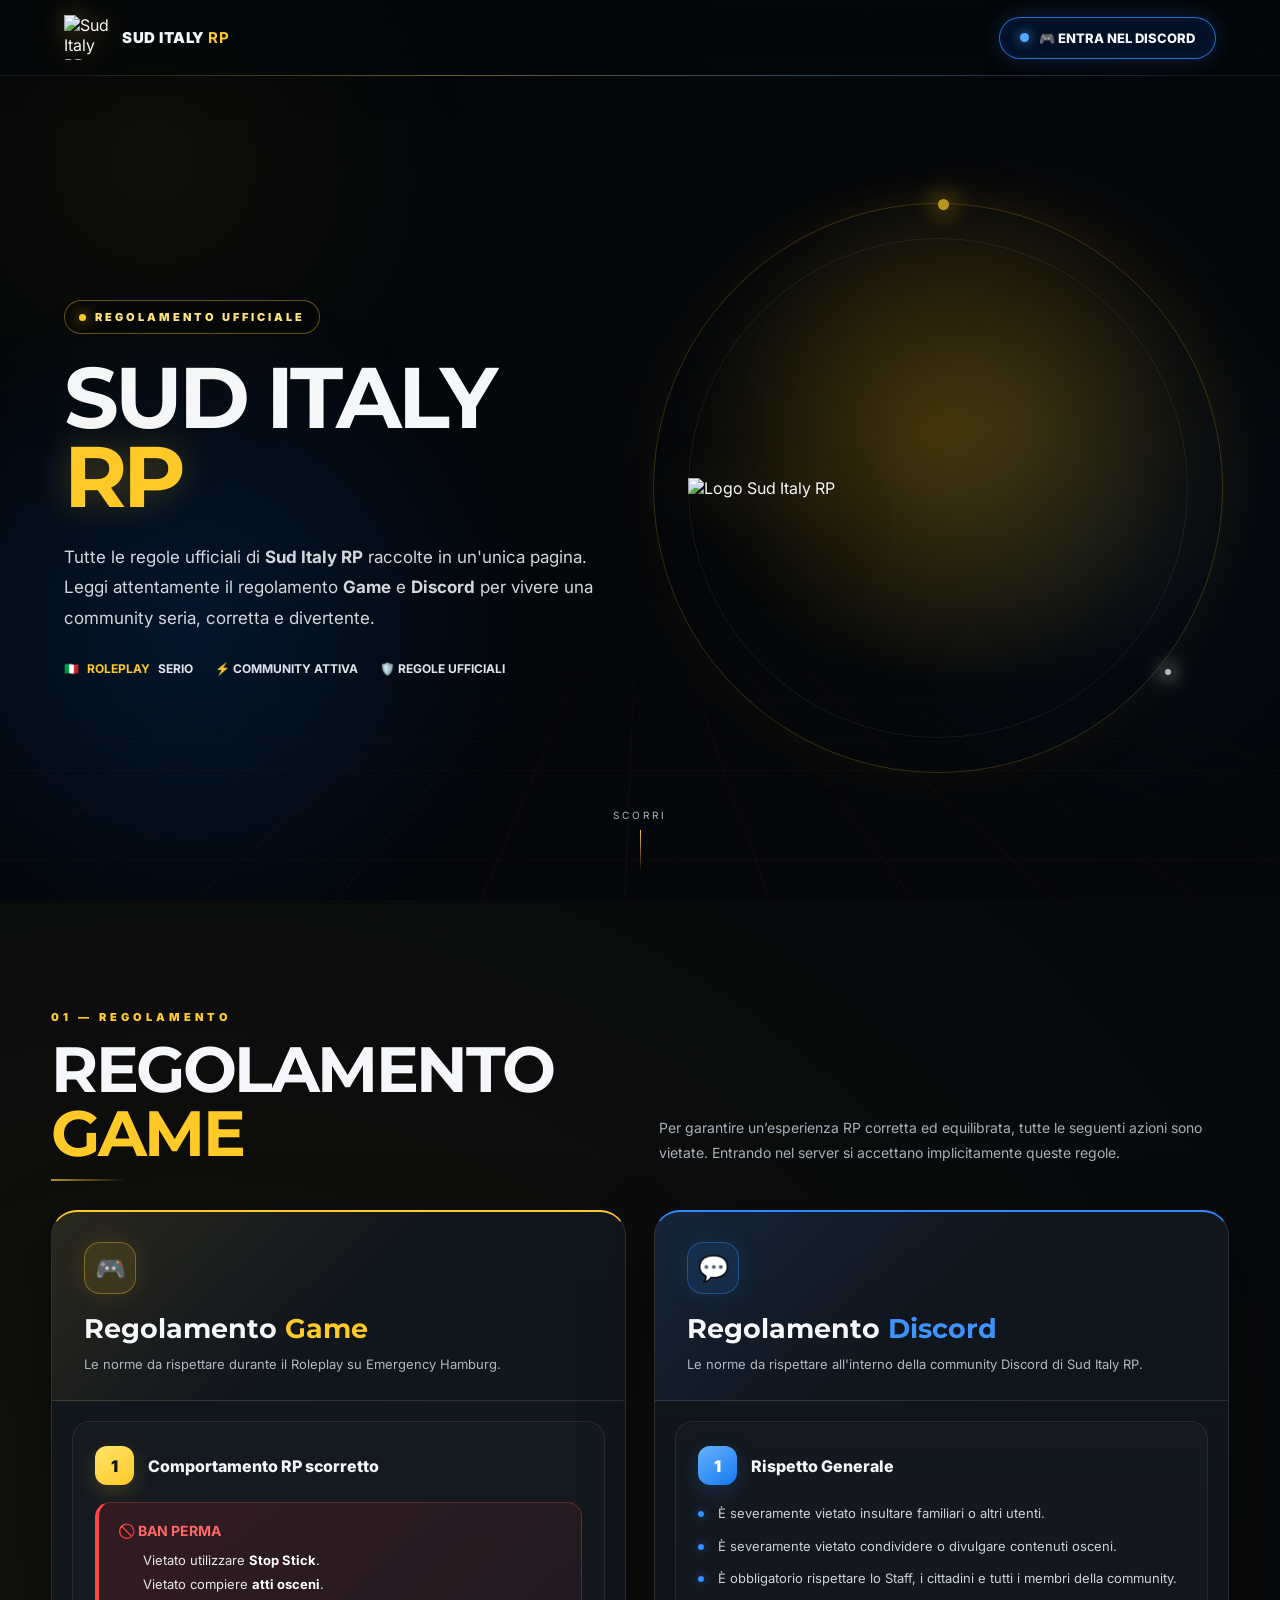
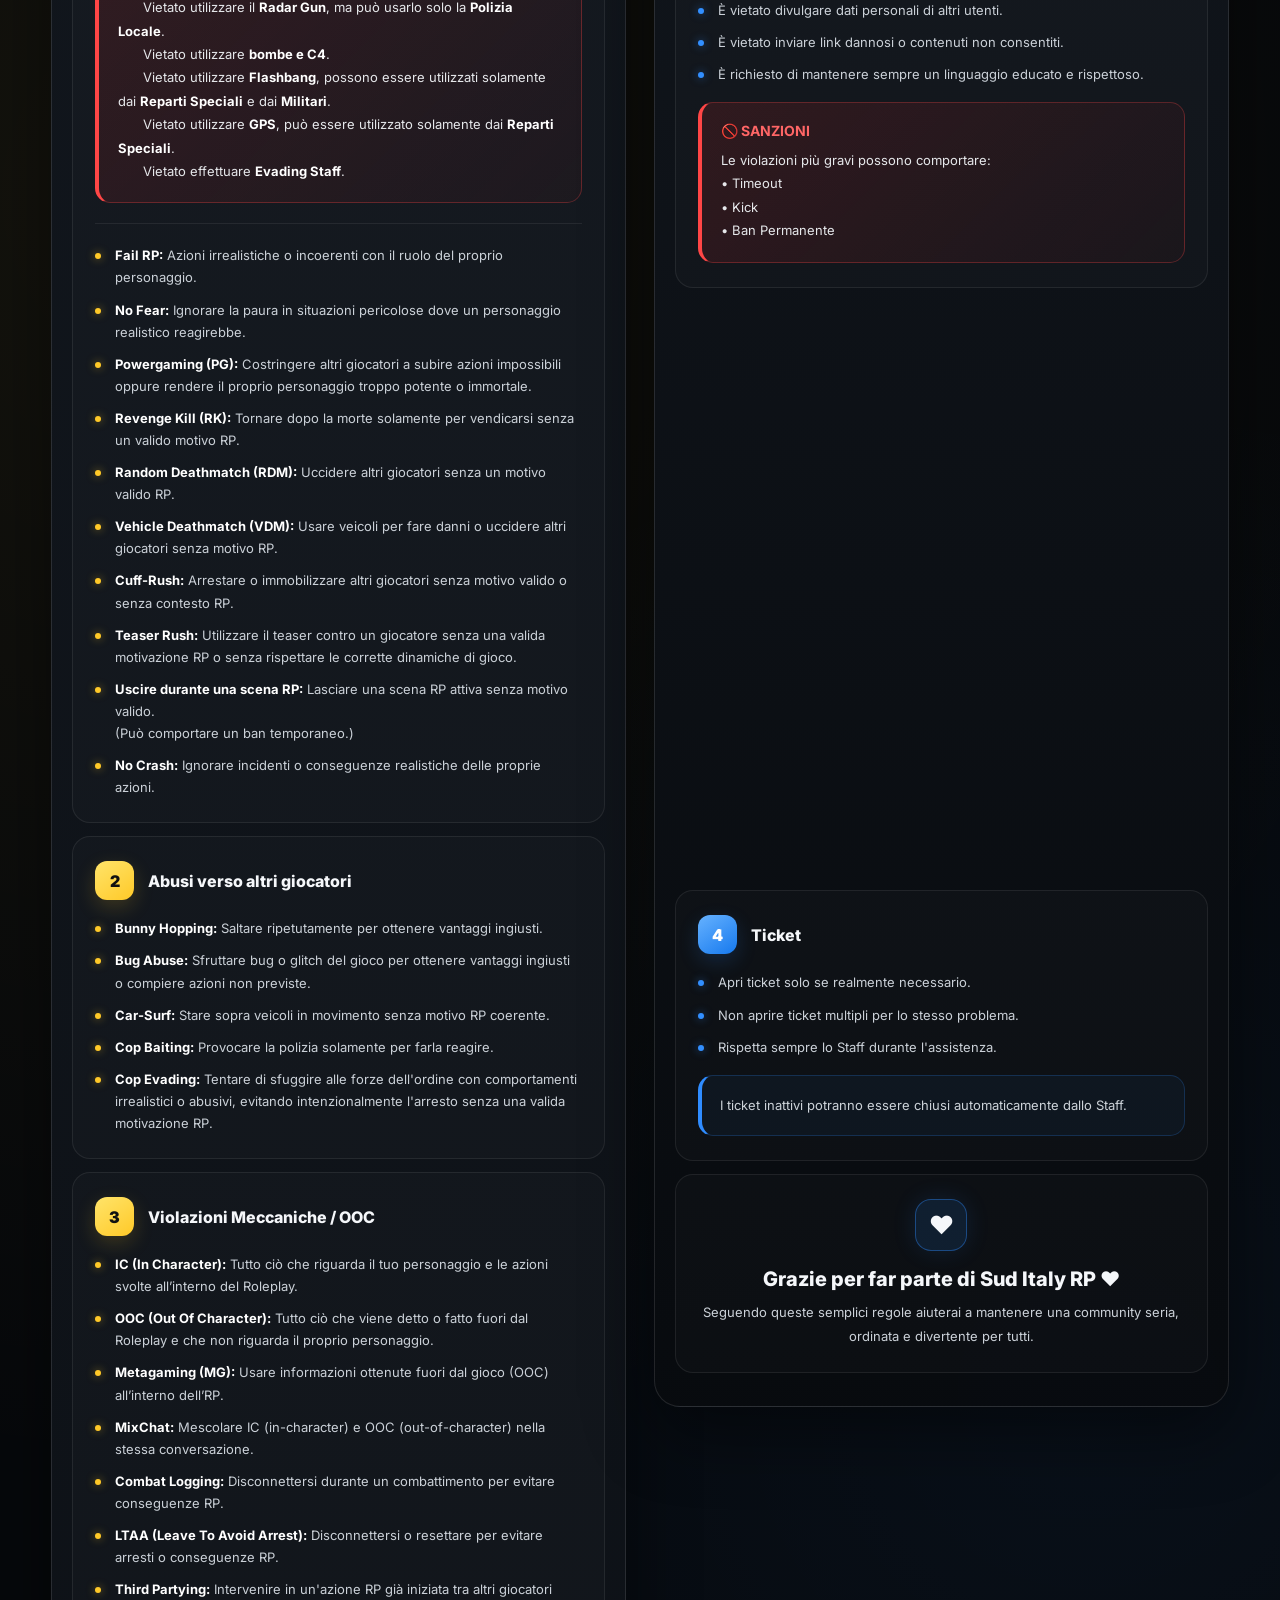
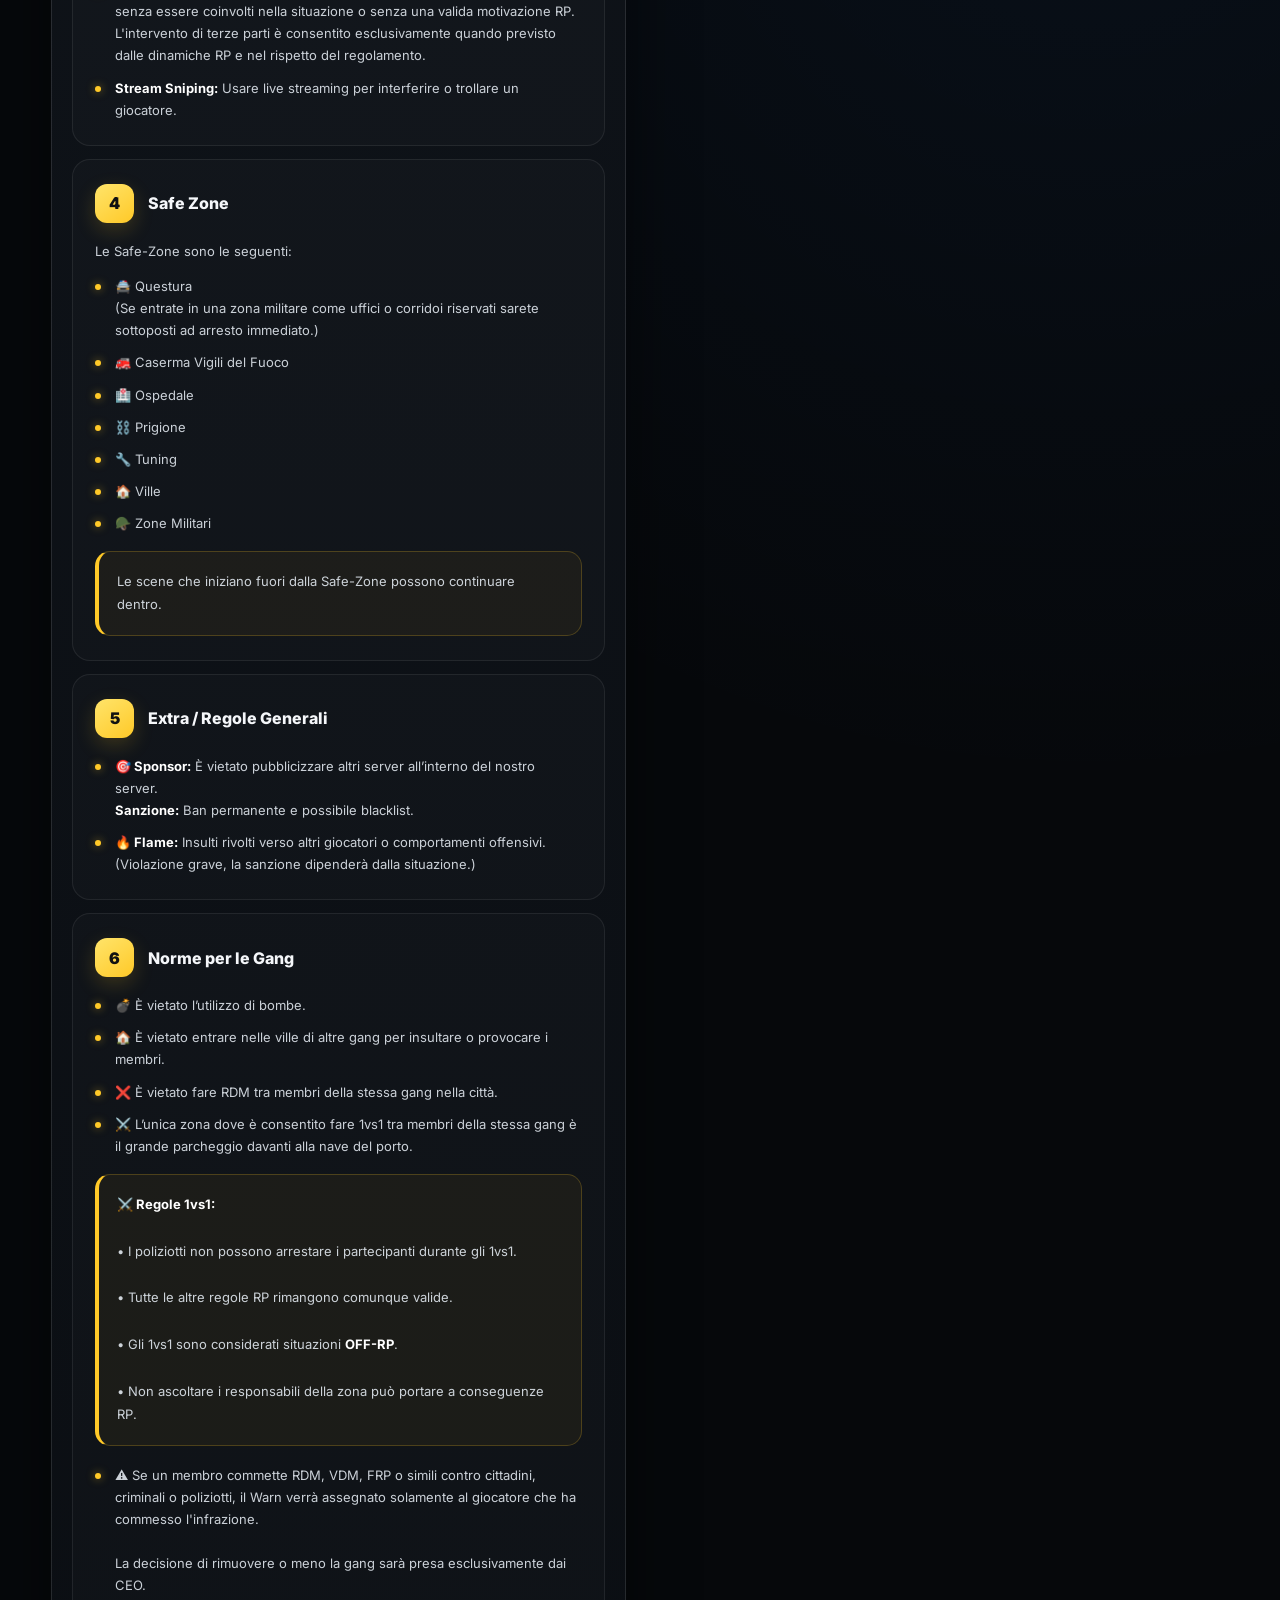
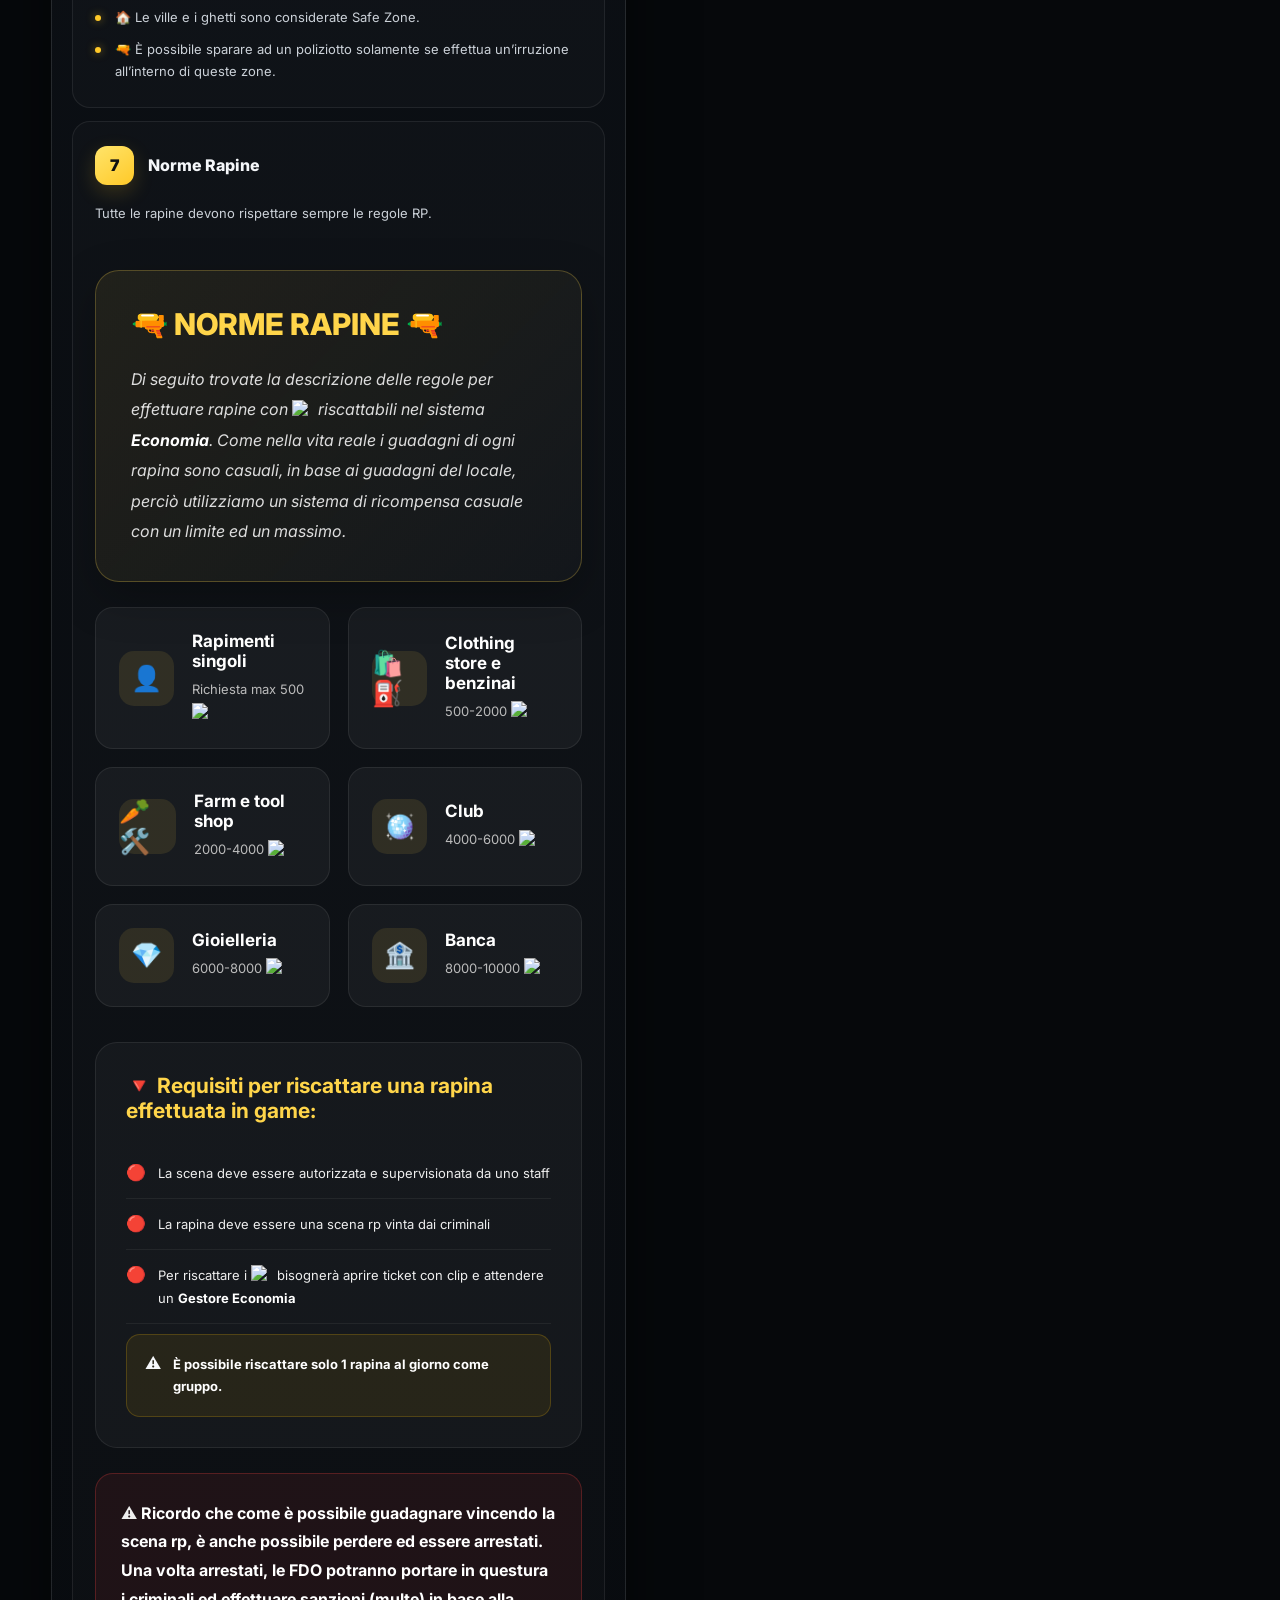
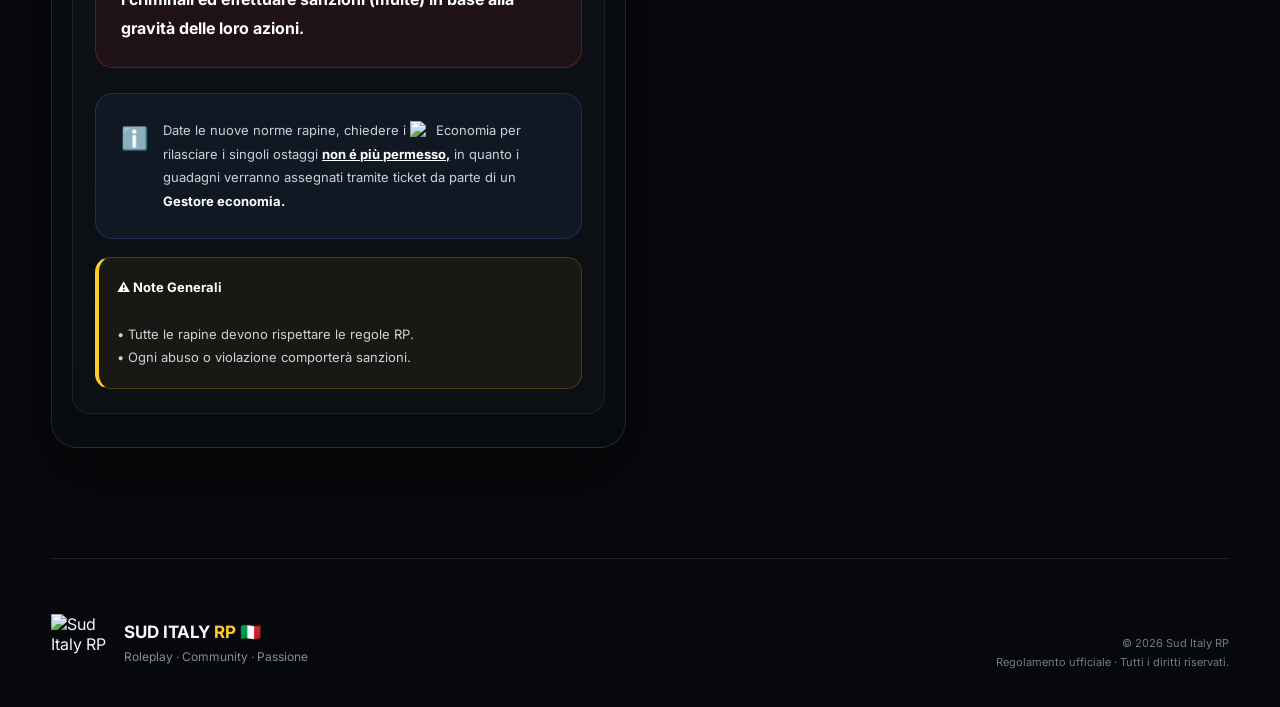
==== index.html @ f6b3e7d7 "Update logo images in index.html" ====
<!DOCTYPE html>
<html lang="it">
<head>
<meta charset="UTF-8">
<meta name="viewport" content="width=device-width, initial-scale=1.0">
<meta name="theme-color" content="#08090c">
<meta name="description" content="Sud Italy RP — Regolamento ufficiale Game e Discord">
<title>Sud Italy RP | Regolamento Ufficiale</title>

<link rel="preconnect" href="https://fonts.googleapis.com">
<link rel="preconnect" href="https://fonts.gstatic.com" crossorigin>
<link href="https://fonts.googleapis.com/css2?family=Inter:wght@400;500;600;700;800;900&family=Montserrat:wght@700;800;900&display=swap" rel="stylesheet">

<style>
:root{
  --bg:#06080b;
  --panel:#0b0f14;
  --panel2:#10161d;
  --text:#f5f7fa;
  --muted:#a9b0ba;
  --gold:#ffc928;
  --gold2:#ff9f00;
  --blue:#2f8cff;
  --blue2:#006eff;
  --line:rgba(255,255,255,.11);
  --shadow:0 25px 70px rgba(0,0,0,.45);
}

*{box-sizing:border-box;margin:0;padding:0}
html{scroll-behavior:smooth}
body{
  background:var(--bg);
  color:var(--text);
  font-family:Inter,Arial,sans-serif;
  overflow-x:hidden;
}
a{text-decoration:none;color:inherit}
button{font:inherit}

body:before{
  content:"";
  position:fixed;
  inset:0;
  pointer-events:none;
  z-index:20;
  opacity:.18;
  background-image:
    linear-gradient(rgba(255,255,255,.025) 1px,transparent 1px),
    linear-gradient(90deg,rgba(255,255,255,.025) 1px,transparent 1px);
  background-size:70px 70px;
  mask-image:linear-gradient(to bottom,black,transparent 85%);
}

/* NAV */
.nav{
  position:fixed;
  top:0;left:0;right:0;
  height:76px;
  z-index:100;
  display:flex;
  align-items:center;
  justify-content:space-between;
  padding:0 5%;
  background:rgba(5,7,10,.58);
  backdrop-filter:blur(18px);
  border-bottom:1px solid rgba(255,255,255,.08);
}
.brand{display:flex;align-items:center;gap:13px}
.brand img{
  width:45px;height:45px;object-fit:contain;
  filter:drop-shadow(0 0 12px rgba(255,201,40,.35));
}
.brand span{
  font-weight:900;
  letter-spacing:.5px;
  font-size:15px;
}
.brand b{color:var(--gold)}
.discord-top{
  display:flex;align-items:center;gap:10px;
  padding:12px 20px;
  border:1px solid rgba(47,140,255,.8);
  border-radius:999px;
  background:rgba(0,91,255,.12);
  box-shadow:0 0 22px rgba(47,140,255,.22), inset 0 0 15px rgba(47,140,255,.08);
  font-weight:800;font-size:13px;
  transition:.3s;
}
.discord-top:hover{transform:translateY(-2px) scale(1.02);box-shadow:0 0 32px rgba(47,140,255,.5)}
.discord-top .dot{
  width:9px;height:9px;border-radius:50%;
  background:#55aaff;box-shadow:0 0 12px #55aaff;
  animation:pulse 1.6s infinite;
}

/* HERO */
.hero{
  min-height:100svh;
  position:relative;
  display:flex;
  align-items:center;
  overflow:hidden;
  isolation:isolate;
  background:
    linear-gradient(90deg,rgba(4,6,9,.93) 0%,rgba(4,6,9,.76) 37%,rgba(4,6,9,.27) 68%,rgba(4,6,9,.65) 100%),
    linear-gradient(0deg,rgba(4,6,9,.82),transparent 50%,rgba(4,6,9,.55)),
    url("https://cdn.discordapp.com/attachments/1420059113462960229/1530641651607933008/file_00000000463081f4b60ce751997abd67.png?ex=6a66509f&is=6a64ff1f&hm=4720bd94e7e6c2d7d023f728d6140e3d241c696d8509a33bea3327885c4724c6&");
  background-size:cover;
  background-position:center;
}
.hero:after{
  content:"";
  position:absolute;inset:0;z-index:-1;
  background:
    radial-gradient(circle at 73% 48%,rgba(255,190,0,.18),transparent 25%),
    radial-gradient(circle at 15% 70%,rgba(0,115,255,.14),transparent 28%);
}
.hero-grid{
  position:absolute;inset:0;z-index:-1;opacity:.17;
  background-image:
    linear-gradient(rgba(255,201,40,.15) 1px,transparent 1px),
    linear-gradient(90deg,rgba(255,201,40,.15) 1px,transparent 1px);
  background-size:90px 90px;
  transform:perspective(600px) rotateX(58deg) scale(1.6) translateY(24%);
  transform-origin:center bottom;
  animation:gridMove 16s linear infinite;
}
.hero-inner{
  width:min(1380px,90%);
  margin:0 auto;
  padding-top:76px;
  display:grid;
  grid-template-columns:1fr 1fr;
  align-items:center;
  gap:40px;
}
.hero-copy{position:relative;z-index:3}
.eyebrow{
  display:inline-flex;align-items:center;gap:9px;
  padding:9px 14px;
  border:1px solid rgba(255,201,40,.38);
  background:rgba(0,0,0,.38);
  border-radius:999px;
  color:#ffe27a;
  font-size:11px;font-weight:900;
  letter-spacing:3px;
  text-transform:uppercase;
  margin-bottom:25px;
  animation:rise .9s .1s both;
}
.eyebrow i{width:7px;height:7px;border-radius:50%;background:var(--gold);box-shadow:0 0 14px var(--gold)}
h1{
  font-family:Montserrat,Inter,sans-serif;
  font-size:clamp(48px,6.7vw,96px);
  line-height:.92;
  letter-spacing:-4px;
  margin-bottom:25px;
  animation:rise .9s .2s both;
}
h1 .white{display:block}
h1 .gold{
  display:block;color:var(--gold);
  text-shadow:0 0 35px rgba(255,201,40,.27);
}
.hero-copy>p{
  max-width:610px;
  color:#d2d7dd;
  font-size:17px;
  line-height:1.8;
  animation:rise .9s .3s both;
}
.hero-note{
  margin-top:27px;
  display:flex;gap:22px;flex-wrap:wrap;
  animation:rise .9s .4s both;
}
.hero-note span{
  color:#dfe4ea;font-size:12px;font-weight:700;
  display:flex;align-items:center;gap:8px;
}
.hero-note b{color:var(--gold)}
.hero-logo-area{
  min-height:620px;
  display:flex;align-items:center;justify-content:center;
  position:relative;
  animation:logoIn 1.2s .15s both;
}
.logo-orbit{
  position:absolute;
  width:min(570px,90vw);height:min(570px,90vw);
  border:1px solid rgba(255,201,40,.28);
  border-radius:50%;
  box-shadow:0 0 70px rgba(255,180,0,.08);
  animation:spin 18s linear infinite;
}
.logo-orbit:before,.logo-orbit:after{
  content:"";position:absolute;border-radius:50%;
}
.logo-orbit:before{
  width:11px;height:11px;top:-5px;left:50%;
  background:var(--gold);box-shadow:0 0 22px 6px rgba(255,201,40,.45);
}
.logo-orbit:after{
  width:6px;height:6px;right:9%;bottom:17%;
  background:#fff;box-shadow:0 0 18px 5px rgba(255,255,255,.5);
}
.logo-ring{
  position:absolute;
  width:min(500px,79vw);height:min(500px,79vw);
  border:1px solid rgba(255,255,255,.08);
  border-radius:50%;
  animation:spinReverse 25s linear infinite;
}
.hero-logo{
  width:min(500px,78vw);
  max-height:500px;
  object-fit:contain;
  position:relative;z-index:2;
  filter:drop-shadow(0 0 25px rgba(255,201,40,.28)) drop-shadow(0 35px 35px rgba(0,0,0,.65));
  animation:float 4.5s ease-in-out infinite;
}
.scroll{
  position:absolute;bottom:28px;left:50%;transform:translateX(-50%);
  font-size:10px;letter-spacing:3px;color:#aeb5bd;
  display:flex;flex-direction:column;align-items:center;gap:9px;
}
.scroll:after{content:"";width:1px;height:42px;background:linear-gradient(var(--gold),transparent);animation:scrollLine 1.7s infinite}

/* CONTENT */
.content-wrap{
  position:relative;
  background:
    radial-gradient(circle at 15% 15%,rgba(255,201,40,.06),transparent 25%),
    radial-gradient(circle at 85% 35%,rgba(47,140,255,.06),transparent 25%),
    #06080b;
}
.section{
  width:min(1420px,92%);
  margin:0 auto;
  padding:110px 0 20px;
}
.section-head{
  display:flex;align-items:end;justify-content:space-between;gap:25px;
  margin-bottom:45px;
}
.section-kicker{
  color:var(--gold);font-size:11px;font-weight:900;
  letter-spacing:4px;text-transform:uppercase;margin-bottom:13px;
}
.discord-section .section-kicker{color:#5da7ff}
.section-title{
  font-family:Montserrat,Inter,sans-serif;
  font-size:clamp(36px,5vw,65px);
  line-height:1;
  letter-spacing:-2.5px;
}
.section-title .accent{color:var(--gold)}
.discord-section .section-title .accent{color:#3d94ff}
.section-desc{
  max-width:570px;color:var(--muted);font-size:14px;line-height:1.75;
}

/* REGULATION PANELS */
.reg-grid{
  display:grid;
  grid-template-columns:1fr 1fr;
  gap:28px;
  align-items:start;
}
.reg-panel{
  position:relative;
  background:linear-gradient(180deg,rgba(18,23,30,.96),rgba(8,11,15,.96));
  border:1px solid var(--line);
  border-radius:26px;
  overflow:hidden;
  box-shadow:var(--shadow);
}
.reg-panel.game{border-top:2px solid var(--gold)}
.reg-panel.discord{border-top:2px solid var(--blue)}
.panel-top{
  padding:30px 32px 25px;
  background:linear-gradient(135deg,rgba(255,201,40,.10),transparent 50%);
  border-bottom:1px solid var(--line);
}
.discord .panel-top{background:linear-gradient(135deg,rgba(47,140,255,.12),transparent 50%)}
.panel-icon{
  width:52px;height:52px;border-radius:16px;
  display:grid;place-items:center;
  font-size:25px;margin-bottom:18px;
  background:rgba(255,201,40,.12);
  border:1px solid rgba(255,201,40,.35);
  box-shadow:0 0 24px rgba(255,201,40,.12);
}
.discord .panel-icon{background:rgba(47,140,255,.12);border-color:rgba(47,140,255,.4);box-shadow:0 0 24px rgba(47,140,255,.12)}
.panel-top h2{font-family:Montserrat;font-size:27px;margin-bottom:9px}
.panel-top h2 span{color:var(--gold)}
.discord .panel-top h2 span{color:#3d94ff}
.panel-top p{color:#aeb6c0;font-size:13px;line-height:1.65}
.panel-body{padding:20px}

.rule{
  padding:24px 22px;
  border:1px solid rgba(255,255,255,.075);
  background:rgba(255,255,255,.018);
  border-radius:18px;
  margin-bottom:13px;
  transition:.3s;
}
.rule:hover{
  transform:translateY(-2px);
  border-color:rgba(255,201,40,.28);
  background:rgba(255,201,40,.025);
}
.discord .rule:hover{border-color:rgba(47,140,255,.35);background:rgba(47,140,255,.025)}
.rule-head{display:flex;align-items:center;gap:14px;margin-bottom:17px}
.number{
  flex:0 0 39px;width:39px;height:39px;border-radius:12px;
  display:grid;place-items:center;
  font-weight:900;color:#111;
  background:linear-gradient(145deg,#ffe46a,var(--gold));
  box-shadow:0 7px 20px rgba(255,201,40,.18);
}
.discord .number{color:white;background:linear-gradient(145deg,#66b2ff,#1679ee);box-shadow:0 7px 20px rgba(47,140,255,.18)}
.rule h3{font-size:16px;font-weight:800}
.rule ul{list-style:none;display:grid;gap:10px}
.rule li{position:relative;padding-left:20px;color:#cbd1d8;font-size:13px;line-height:1.7}
.rule li:before{
  content:"";position:absolute;left:0;top:9px;width:6px;height:6px;border-radius:50%;
  background:var(--gold);box-shadow:0 0 8px rgba(255,201,40,.55)
}
.discord .rule li:before{background:#328fff;box-shadow:0 0 8px rgba(47,140,255,.55)}
.rule p{color:#cbd1d8;font-size:13px;line-height:1.8}
.rule strong{color:#fff}
.rule hr{border:0;border-top:1px solid rgba(255,255,255,.07);margin:20px 0}

/* special blocks */
.warning{
  margin-top:17px;
  padding:19px;
  border-radius:15px;
  background:linear-gradient(135deg,rgba(255,45,45,.13),rgba(255,45,45,.035));
  border:1px solid rgba(255,73,73,.28);
  border-left:4px solid #ff4646;
}
.warning h4{font-size:14px;margin-bottom:10px;color:#ff6666}
.warning p{color:#e6e8eb!important}
.info{
  margin-top:17px;
  padding:18px;
  border-radius:15px;
  background:rgba(255,201,40,.05);
  border:1px solid rgba(255,201,40,.22);
  border-left:4px solid var(--gold);
}
.discord .info{background:rgba(47,140,255,.05);border-color:rgba(47,140,255,.22);border-left-color:var(--blue)}
.info p{color:#cdd3d9}
.subheading{
  color:var(--gold)!important;
  font-size:14px!important;
  font-weight:900;
  margin:21px 0 11px;
}
.discord .subheading{color:#5da7ff!important}

/* robbery cards */
.robberies{
  display:grid;grid-template-columns:1fr 1fr;gap:10px;margin-top:15px;
}
.robbery{
  padding:15px;border-radius:13px;
  background:rgba(255,255,255,.025);
  border:1px solid rgba(255,255,255,.07);
}
.robbery b{display:block;color:#fff;margin-bottom:7px;font-size:13px}
.robbery span{display:block;color:#adb5be;font-size:12px;line-height:1.7}

/* footer */
.footer{
  width:min(1420px,92%);
  margin:90px auto 0;
  padding:55px 0 35px;
  border-top:1px solid var(--line);
  display:flex;justify-content:space-between;align-items:end;gap:30px;
}
.footer-brand{display:flex;align-items:center;gap:15px}
.footer-brand img{width:58px;height:58px;object-fit:contain}
.footer h3{font-size:17px}.footer h3 span{color:var(--gold)}
.footer p{color:#858d97;font-size:12px;margin-top:7px}
.footer-right{text-align:right;color:#747c86;font-size:11px;line-height:1.7}

/* animations */
@keyframes rise{from{opacity:0;transform:translateY(35px)}to{opacity:1;transform:none}}
@keyframes logoIn{from{opacity:0;transform:scale(.72) rotate(-8deg)}to{opacity:1;transform:none}}
@keyframes float{0%,100%{transform:translateY(0) rotate(0deg)}50%{transform:translateY(-13px) rotate(1deg)}}
@keyframes spin{to{transform:rotate(360deg)}}
@keyframes spinReverse{to{transform:rotate(-360deg)}}
@keyframes pulse{0%,100%{opacity:.7;transform:scale(.8)}50%{opacity:1;transform:scale(1.2)}}
@keyframes gridMove{from{background-position:0 0,0 0}to{background-position:0 90px,90px 0}}
@keyframes scrollLine{0%,100%{opacity:.25;transform:scaleY(.5);transform-origin:top}50%{opacity:1;transform:scaleY(1)}}

/* responsive */
@media(max-width:980px){
  .hero-inner{grid-template-columns:1fr;text-align:center;padding-top:115px}
  .hero-copy>p{margin:auto}
  .hero-note{justify-content:center}
  .hero-logo-area{min-height:430px;order:-1}
  .hero-logo{width:min(390px,78vw)}
  .logo-orbit{width:min(440px,88vw);height:min(440px,88vw)}
  .logo-ring{width:min(385px,77vw);height:min(385px,77vw)}
  .reg-grid{grid-template-columns:1fr}
  .section-head{display:block}
  .section-desc{margin-top:18px}
}
@media(max-width:620px){
  .nav{height:64px;padding:0 18px}
  .brand img{width:38px;height:38px}
  .brand span{font-size:13px}
  .discord-top{padding:10px 13px;font-size:11px}
  .hero-inner{width:90%;padding-top:90px}
  h1{font-size:49px;letter-spacing:-2.5px}
  .hero-copy>p{font-size:14px}
  .hero-logo-area{min-height:330px}
  .hero-logo{width:300px}
  .logo-orbit{width:330px;height:330px}
  .logo-ring{width:290px;height:290px}
  .section{padding-top:75px}
  .section-title{font-size:38px}
  .panel-top{padding:24px 20px}
  .panel-body{padding:12px}
  .rule{padding:20px 16px}
  .robberies{grid-template-columns:1fr}
  .footer{display:block}
  .footer-right{text-align:left;margin-top:25px}
  .scroll{display:none}
}

/* NORME RAPINE ECONOMIA */
.robbery-rules{margin-top:45px}
.robbery-header{padding:35px;border:1px solid rgba(255,213,74,.25);border-radius:24px;background:linear-gradient(135deg,rgba(255,213,74,.08),rgba(255,255,255,.025));box-shadow:0 15px 45px rgba(0,0,0,.25)}
.robbery-header h3{font-size:30px;color:#FFD54A;margin-bottom:22px}
.robbery-header p{line-height:1.9;color:#ddd;font-size:16px}
.emoji-img{width:22px;height:22px;object-fit:contain;vertical-align:middle;display:inline-block}
.robbery-amounts{display:grid;grid-template-columns:repeat(2,1fr);gap:18px;margin-top:25px}
.robbery-row{display:flex;align-items:center;gap:18px;padding:23px;border-radius:18px;background:rgba(255,255,255,.045);border:1px solid rgba(255,255,255,.08);transition:.3s ease}
.robbery-row:hover{transform:translateY(-5px);border-color:rgba(255,213,74,.55);background:rgba(255,213,74,.07);box-shadow:0 12px 35px rgba(255,213,74,.10)}
.robbery-icon{min-width:55px;height:55px;display:flex;align-items:center;justify-content:center;border-radius:15px;background:rgba(255,213,74,.10);font-size:25px}
.robbery-row strong{color:#fff;font-size:17px}.robbery-row p{margin-top:7px;color:#bbb}
.requirements{margin-top:35px;padding:30px;border-radius:22px;background:rgba(255,255,255,.035);border:1px solid rgba(255,255,255,.08)}
.requirements h4{color:#FFD54A;font-size:21px;margin-bottom:25px}
.requirement{display:flex;align-items:flex-start;gap:12px;padding:14px 0;border-bottom:1px solid rgba(255,255,255,.06)}
.requirement:last-child{border-bottom:none}.requirement p{color:#eee;line-height:1.7}
.requirement.warning{margin-top:10px;padding:18px;border-radius:14px;background:rgba(255,193,7,.08);border:1px solid rgba(255,193,7,.2)}
.robbery-warning{margin-top:25px;padding:25px;border-radius:18px;background:rgba(255,65,65,.08);border:1px solid rgba(255,65,65,.25);color:#eee;line-height:1.8}
.robbery-info{display:flex;gap:15px;margin-top:25px;padding:25px;border-radius:18px;background:rgba(80,150,255,.07);border:1px solid rgba(80,150,255,.20);color:#ddd;line-height:1.8}
.robbery-info>span{font-size:22px}
@media(max-width:700px){.robbery-amounts{grid-template-columns:1fr}.robbery-header{padding:24px}.robbery-header h3{font-size:24px}.requirements{padding:22px}}


.no-emoji{width:16px!important;height:16px!important;object-fit:contain;vertical-align:-3px;display:inline-block;margin-right:5px}
</style>

<style id="sud-italy-improvement">
/* ===== SUD ITALY RP — MIGLIORAMENTI VISIVI ===== */
:root{
  --si-gold:#ffc928;
  --si-blue:#328fff;
}

/* luce molto leggera sullo sfondo */
body:after{
  content:"";
  position:fixed;
  inset:0;
  pointer-events:none;
  z-index:19;
  background:
    radial-gradient(circle at 12% 18%,rgba(255,201,40,.045),transparent 24%),
    radial-gradient(circle at 88% 62%,rgba(47,140,255,.045),transparent 25%);
}

/* nav più elegante */
.nav{
  box-shadow:0 8px 35px rgba(0,0,0,.18);
  transition:background .3s ease,box-shadow .3s ease;
}
.nav:after{
  content:"";
  position:absolute;
  left:5%;right:5%;bottom:-1px;
  height:1px;
  background:linear-gradient(90deg,transparent,var(--si-gold),var(--si-blue),transparent);
  opacity:.35;
}
.brand img{
  transition:transform .35s ease,filter .35s ease;
}
.brand:hover img{
  transform:scale(1.08) rotate(-2deg);
  filter:drop-shadow(0 0 18px rgba(255,201,40,.55));
}
.discord-top{
  transition:transform .25s ease,box-shadow .25s ease,background .25s ease;
}
.discord-top:hover{
  transform:translateY(-2px);
  box-shadow:0 0 30px rgba(47,140,255,.32),inset 0 0 18px rgba(47,140,255,.10);
}

/* hero: stesso stile, ma più vivo */
.hero:before{
  content:"";
  position:absolute;
  inset:-15%;
  z-index:-1;
  background:radial-gradient(circle at 72% 48%,rgba(255,201,40,.11),transparent 20%);
  animation:siAmbient 7s ease-in-out infinite alternate;
}
@keyframes siAmbient{
  from{transform:scale(.95);opacity:.55}
  to{transform:scale(1.08);opacity:1}
}
.hero-logo{
  transition:filter .4s ease;
}
.hero-logo-area:hover .hero-logo{
  filter:drop-shadow(0 0 34px rgba(255,201,40,.42)) drop-shadow(0 35px 35px rgba(0,0,0,.65));
}
.logo-orbit{
  opacity:.72;
}
.logo-ring{
  opacity:.9;
}

/* badge hero */
.hero-note span{
  transition:transform .25s ease,color .25s ease;
}
.hero-note span:hover{
  transform:translateY(-3px);
  color:#fff;
}

/* sezioni */
.section-head{
  position:relative;
}
.section-head:after{
  content:"";
  position:absolute;
  left:0;
  bottom:-16px;
  width:75px;
  height:2px;
  background:linear-gradient(90deg,var(--si-gold),transparent);
  opacity:.7;
}
.discord-section .section-head:after{
  background:linear-gradient(90deg,var(--si-blue),transparent);
}

/* pannelli */
.reg-panel{
  transition:transform .35s ease,box-shadow .35s ease,border-color .35s ease;
}
.reg-panel:hover{
  transform:translateY(-4px);
  box-shadow:0 30px 80px rgba(0,0,0,.52);
}
.panel-icon{
  transition:transform .3s ease,box-shadow .3s ease;
}
.reg-panel:hover .panel-icon{
  transform:translateY(-2px) scale(1.04);
}

/* regole più ordinate */
.rule{
  position:relative;
  overflow:hidden;
}
.rule:before{
  content:"";
  position:absolute;
  left:0;
  top:18px;
  bottom:18px;
  width:2px;
  background:linear-gradient(180deg,transparent,var(--si-gold),transparent);
  opacity:0;
  transition:opacity .3s ease;
}
.rule:hover:before{opacity:.8}
.discord .rule:before{
  background:linear-gradient(180deg,transparent,var(--si-blue),transparent);
}
.rule-head .number{
  transition:transform .3s ease,box-shadow .3s ease;
}
.rule:hover .number{
  transform:scale(1.06);
  box-shadow:0 8px 25px rgba(255,201,40,.28);
}
.discord .rule:hover .number{
  box-shadow:0 8px 25px rgba(47,140,255,.28);
}

/* blocco BAN PERMA */
.warning{
  transition:transform .25s ease,box-shadow .25s ease;
}
.warning:hover{
  transform:translateX(3px);
  box-shadow:0 10px 28px rgba(255,60,60,.10);
}

/* info */
.info{
  transition:transform .25s ease,background .25s ease;
}
.info:hover{
  transform:translateX(2px);
}

/* rapine: mantenere il layout ma renderlo più raffinato */
.robbery-rules{
  position:relative;
}
.robbery-header{
  position:relative;
  overflow:hidden;
}
.robbery-header:after{
  content:"";
  position:absolute;
  top:0;
  left:-120%;
  width:55%;
  height:100%;
  background:linear-gradient(90deg,transparent,rgba(255,255,255,.07),transparent);
  transform:skewX(-18deg);
  animation:siShine 6s ease-in-out infinite;
}
@keyframes siShine{
  0%,65%{left:-120%}
  82%,100%{left:140%}
}
.robbery-row{
  transition:transform .28s ease,border-color .28s ease,background .28s ease,box-shadow .28s ease;
}
.robbery-icon{
  transition:transform .28s ease;
}
.robbery-row:hover .robbery-icon{
  transform:scale(1.08) rotate(-2deg);
}
.requirement{
  transition:transform .2s ease,padding-left .2s ease;
}
.requirement:hover{
  transform:translateX(3px);
  padding-left:6px;
}
.robbery-warning{
  animation:siWarning 4s ease-in-out infinite;
}
@keyframes siWarning{
  0%,100%{box-shadow:0 0 0 rgba(255,65,65,0)}
  50%{box-shadow:0 0 22px rgba(255,65,65,.06)}
}

/* entrata progressiva al caricamento */
.hero-copy,.hero-logo-area{
  will-change:transform,opacity;
}

/* selezione testo */
::selection{
  background:rgba(255,201,40,.3);
  color:#fff;
}

/* mobile: niente effetti pesanti */
@media(max-width:620px){
  .section-head:after{left:50%;transform:translateX(-50%)}
  .rule:before{top:14px;bottom:14px}
}
@media(prefers-reduced-motion:reduce){
  *,*:before,*:after{
    animation:none!important;
    transition:none!important;
  }
}
</style>

</head>

<body>

<header class="nav">
  <a class="brand" href="#top" aria-label="Sud Italy RP">
    <img src="https://cdn.discordapp.com/attachments/1523679621080678592/1550273994970890260/file_000000000d9082109e21b57811c0a034.png?ex=6aadbcab&is=6aac6b2b&hm=57ceba87af7583861b1db8f3f29a1a9382bf98205e43c3340cd4999f27f1c218&" alt="Sud Italy RP">
    <span>SUD ITALY <b>RP</b></span>
  </a>

  <a class="discord-top" href="https://discord.gg/r932hvKpbR" target="_blank" rel="noopener">
    <span class="dot"></span>
    🎮 ENTRA NEL DISCORD
  </a>
</header>

<main id="top">

<section class="hero">
  <div class="hero-grid"></div>

  <div class="hero-inner">
    <div class="hero-copy">
      <div class="eyebrow"><i></i> Regolamento ufficiale</div>

      <h1>
        <span class="white">SUD ITALY</span>
        <span class="gold">RP</span>
      </h1>

      <p>
        Tutte le regole ufficiali di <strong>Sud Italy RP</strong> raccolte in un'unica pagina.
        Leggi attentamente il regolamento <strong>Game</strong> e <strong>Discord</strong> per vivere
        una community seria, corretta e divertente.
      </p>

      <div class="hero-note">
        <span>🇮🇹 <b>ROLEPLAY</b> SERIO</span>
        <span>⚡ COMMUNITY ATTIVA</span>
        <span>🛡️ REGOLE UFFICIALI</span>
      </div>
    </div>

    <div class="hero-logo-area">
      <div class="logo-orbit"></div>
      <div class="logo-ring"></div>
      <img class="hero-logo" src="https://cdn.discordapp.com/attachments/1523679621080678592/1550273994970890260/file_000000000d9082109e21b57811c0a034.png?ex=6aadbcab&is=6aac6b2b&hm=57ceba87af7583861b1db8f3f29a1a9382bf98205e43c3340cd4999f27f1c218&" alt="Logo Sud Italy RP">
    </div>
  </div>

  <div class="scroll">SCORRI</div>
</section>

<div class="content-wrap">

<section class="section game-section" id="game">
  <div class="section-head">
    <div>
      <div class="section-kicker">01 — Regolamento</div>
      <h2 class="section-title">REGOLAMENTO <span class="accent">GAME</span></h2>
    </div>
    <p class="section-desc">
      Per garantire un’esperienza RP corretta ed equilibrata, tutte le seguenti azioni sono vietate.
      Entrando nel server si accettano implicitamente queste regole.
    </p>
  </div>

  <div class="reg-grid">
    <article class="reg-panel game">
      <div class="panel-top">
        <div class="panel-icon">🎮</div>
        <h2>Regolamento <span>Game</span></h2>
        <p>Le norme da rispettare durante il Roleplay su Emergency Hamburg.</p>
      </div>

      <div class="panel-body">

        <div class="rule">
          <div class="rule-head"><div class="number">1</div><h3>Comportamento RP scorretto</h3></div>

          <div class="warning">
            <h4>🚫 BAN PERMA</h4>
            <p>
              <img src="https://cdn.discordapp.com/emojis/748164738780758066.gif" class="no-emoji" alt=""> Vietato utilizzare <strong>Stop Stick</strong>.<br>
              <img src="https://cdn.discordapp.com/emojis/748164738780758066.gif" class="no-emoji" alt=""> Vietato compiere <strong>atti osceni</strong>.<br>
              <img src="https://cdn.discordapp.com/emojis/748164738780758066.gif" class="no-emoji" alt=""> Vietato utilizzare il <strong>Radar Gun</strong>, ma può usarlo solo la <strong>Polizia Locale</strong>.<br>
              <img src="https://cdn.discordapp.com/emojis/748164738780758066.gif" class="no-emoji" alt=""> Vietato utilizzare <strong>bombe e C4</strong>.<br>
              <img src="https://cdn.discordapp.com/emojis/748164738780758066.gif" class="no-emoji" alt=""> Vietato utilizzare <strong>Flashbang</strong>, possono essere utilizzati solamente dai <strong>Reparti Speciali</strong> e dai <strong>Militari</strong>.<br>
              <img src="https://cdn.discordapp.com/emojis/748164738780758066.gif" class="no-emoji" alt=""> Vietato utilizzare <strong>GPS</strong>, può essere utilizzato solamente dai <strong>Reparti Speciali</strong>.<br>
              <img src="https://cdn.discordapp.com/emojis/748164738780758066.gif" class="no-emoji" alt=""> Vietato effettuare <strong>Evading Staff</strong>.
            </p>
          </div>

          <hr>

          <ul>
            <li><strong>Fail RP:</strong> Azioni irrealistiche o incoerenti con il ruolo del proprio personaggio.</li>
            <li><strong>No Fear:</strong> Ignorare la paura in situazioni pericolose dove un personaggio realistico reagirebbe.</li>
            <li><strong>Powergaming (PG):</strong> Costringere altri giocatori a subire azioni impossibili oppure rendere il proprio personaggio troppo potente o immortale.</li>
            <li><strong>Revenge Kill (RK):</strong> Tornare dopo la morte solamente per vendicarsi senza un valido motivo RP.</li>
            <li><strong>Random Deathmatch (RDM):</strong> Uccidere altri giocatori senza un motivo valido RP.</li>
            <li><strong>Vehicle Deathmatch (VDM):</strong> Usare veicoli per fare danni o uccidere altri giocatori senza motivo RP.</li>
            <li><strong>Cuff-Rush:</strong> Arrestare o immobilizzare altri giocatori senza motivo valido o senza contesto RP.</li>
            <li><strong>Teaser Rush:</strong> Utilizzare il teaser contro un giocatore senza una valida motivazione RP o senza rispettare le corrette dinamiche di gioco.</li>
            <li><strong>Uscire durante una scena RP:</strong> Lasciare una scena RP attiva senza motivo valido.<br>(Può comportare un ban temporaneo.)</li>
            <li><strong>No Crash:</strong> Ignorare incidenti o conseguenze realistiche delle proprie azioni.</li>
          </ul>
        </div>

        <div class="rule">
          <div class="rule-head"><div class="number">2</div><h3>Abusi verso altri giocatori</h3></div>
          <ul>
            <li><strong>Bunny Hopping:</strong> Saltare ripetutamente per ottenere vantaggi ingiusti.</li>
            <li><strong>Bug Abuse:</strong> Sfruttare bug o glitch del gioco per ottenere vantaggi ingiusti o compiere azioni non previste.</li>
            <li><strong>Car-Surf:</strong> Stare sopra veicoli in movimento senza motivo RP coerente.</li>
            <li><strong>Cop Baiting:</strong> Provocare la polizia solamente per farla reagire.</li>
            <li><strong>Cop Evading:</strong> Tentare di sfuggire alle forze dell'ordine con comportamenti irrealistici o abusivi, evitando intenzionalmente l'arresto senza una valida motivazione RP.</li>
          </ul>
        </div>

        <div class="rule">
          <div class="rule-head"><div class="number">3</div><h3>Violazioni Meccaniche / OOC</h3></div>
          <ul>
            <li><strong>IC (In Character):</strong> Tutto ciò che riguarda il tuo personaggio e le azioni svolte all’interno del Roleplay.</li>
            <li><strong>OOC (Out Of Character):</strong> Tutto ciò che viene detto o fatto fuori dal Roleplay e che non riguarda il proprio personaggio.</li>
            <li><strong>Metagaming (MG):</strong> Usare informazioni ottenute fuori dal gioco (OOC) all’interno dell’RP.</li>
            <li><strong>MixChat:</strong> Mescolare IC (in-character) e OOC (out-of-character) nella stessa conversazione.</li>
            <li><strong>Combat Logging:</strong> Disconnettersi durante un combattimento per evitare conseguenze RP.</li>
            <li><strong>LTAA (Leave To Avoid Arrest):</strong> Disconnettersi o resettare per evitare arresti o conseguenze RP.</li>
            <li><strong>Third Partying:</strong> Intervenire in un'azione RP già iniziata tra altri giocatori senza essere coinvolti nella situazione o senza una valida motivazione RP. L'intervento di terze parti è consentito esclusivamente quando previsto dalle dinamiche RP e nel rispetto del regolamento.</li>
            <li><strong>Stream Sniping:</strong> Usare live streaming per interferire o trollare un giocatore.</li>
          </ul>
        </div>

        <div class="rule">
          <div class="rule-head"><div class="number">4</div><h3>Safe Zone</h3></div>
          <p>Le Safe-Zone sono le seguenti:</p>
          <ul style="margin-top:12px">
            <li>🚔 Questura<br>(Se entrate in una zona militare come uffici o corridoi riservati sarete sottoposti ad arresto immediato.)</li>
            <li>🚒 Caserma Vigili del Fuoco</li>
            <li>🏥 Ospedale</li>
            <li>⛓️ Prigione</li>
            <li>🔧 Tuning</li>
            <li>🏠 Ville</li>
            <li>🪖 Zone Militari</li>
          </ul>
          <div class="info"><p>Le scene che iniziano fuori dalla Safe-Zone possono continuare dentro.</p></div>
        </div>

        <div class="rule">
          <div class="rule-head"><div class="number">5</div><h3>Extra / Regole Generali</h3></div>
          <ul>
            <li><strong>🎯 Sponsor:</strong> È vietato pubblicizzare altri server all’interno del nostro server.<br><strong>Sanzione:</strong> Ban permanente e possibile blacklist.</li>
            <li><strong>🔥 Flame:</strong> Insulti rivolti verso altri giocatori o comportamenti offensivi.<br>(Violazione grave, la sanzione dipenderà dalla situazione.)</li>
          </ul>
        </div>

        <div class="rule">
          <div class="rule-head"><div class="number">6</div><h3>Norme per le Gang</h3></div>
          <ul>
            <li>💣 È vietato l’utilizzo di bombe.</li>
            <li>🏠 È vietato entrare nelle ville di altre gang per insultare o provocare i membri.</li>
            <li>❌ È vietato fare RDM tra membri della stessa gang nella città.</li>
            <li>⚔️ L’unica zona dove è consentito fare 1vs1 tra membri della stessa gang è il grande parcheggio davanti alla nave del porto.</li>
          </ul>

          <div class="info">
            <p>
              <strong>⚔️ Regole 1vs1:</strong><br><br>
              • I poliziotti non possono arrestare i partecipanti durante gli 1vs1.<br><br>
              • Tutte le altre regole RP rimangono comunque valide.<br><br>
              • Gli 1vs1 sono considerati situazioni <strong>OFF-RP</strong>.<br><br>
              • Non ascoltare i responsabili della zona può portare a conseguenze RP.
            </p>
          </div>

          <ul style="margin-top:18px">
            <li>⚠️ Se un membro commette RDM, VDM, FRP o simili contro cittadini, criminali o poliziotti, il Warn verrà assegnato solamente al giocatore che ha commesso l'infrazione.<br><br>La decisione di rimuovere o meno la gang sarà presa esclusivamente dai CEO.</li>
            <li>🏠 Le ville e i ghetti sono considerate Safe Zone.</li>
            <li>🔫 È possibile sparare ad un poliziotto solamente se effettua un’irruzione all’interno di queste zone.</li>
          </ul>
        </div>

        <div class="rule">
          <div class="rule-head"><div class="number">7</div><h3>Norme Rapine</h3></div>
          <p>Tutte le rapine devono rispettare sempre le regole RP.</p>

          <div class="robbery-rules">
  <div class="robbery-header">
    <h3>🔫 NORME RAPINE 🔫</h3>
    <p><em>Di seguito trovate la descrizione delle regole per effettuare rapine con
    <img class="emoji-img" src="https://cdn.discordapp.com/emojis/1531650431971754014.gif" alt="Soldi">
    riscattabili nel sistema <strong>Economia</strong>. Come nella vita reale i guadagni di ogni rapina sono casuali,
    in base ai guadagni del locale, perciò utilizziamo un sistema di ricompensa casuale con un limite ed un massimo.</em></p>
  </div>

  <div class="robbery-amounts">
    <div class="robbery-row"><span class="robbery-icon">👤</span><div><strong>Rapimenti singoli</strong><p>Richiesta max 500 <img class="emoji-img" src="https://cdn.discordapp.com/emojis/1531650431971754014.gif" alt="Soldi"></p></div></div>
    <div class="robbery-row"><span class="robbery-icon">🛍️ ⛽</span><div><strong>Clothing store e benzinai</strong><p>500-2000 <img class="emoji-img" src="https://cdn.discordapp.com/emojis/1531650431971754014.gif" alt="Soldi"></p></div></div>
    <div class="robbery-row"><span class="robbery-icon">🥕 🛠️</span><div><strong>Farm e tool shop</strong><p>2000-4000 <img class="emoji-img" src="https://cdn.discordapp.com/emojis/1531650431971754014.gif" alt="Soldi"></p></div></div>
    <div class="robbery-row"><span class="robbery-icon">🪩</span><div><strong>Club</strong><p>4000-6000 <img class="emoji-img" src="https://cdn.discordapp.com/emojis/1531650431971754014.gif" alt="Soldi"></p></div></div>
    <div class="robbery-row"><span class="robbery-icon">💎</span><div><strong>Gioielleria</strong><p>6000-8000 <img class="emoji-img" src="https://cdn.discordapp.com/emojis/1531650431971754014.gif" alt="Soldi"></p></div></div>
    <div class="robbery-row"><span class="robbery-icon">🏦</span><div><strong>Banca</strong><p>8000-10000 <img class="emoji-img" src="https://cdn.discordapp.com/emojis/1531650431971754014.gif" alt="Soldi"></p></div></div>
  </div>

  <div class="requirements">
    <h4>🔻 Requisiti per riscattare una rapina effettuata in game:</h4>
    <div class="requirement"><span>🔴</span><p>La scena deve essere autorizzata e supervisionata da uno staff</p></div>
    <div class="requirement"><span>🔴</span><p>La rapina deve essere una scena rp vinta dai criminali</p></div>
    <div class="requirement"><span>🔴</span><p>Per riscattare i <img class="emoji-img" src="https://cdn.discordapp.com/emojis/1531650431971754014.gif" alt="Soldi"> bisognerà aprire ticket con clip e attendere un <strong>Gestore Economia</strong></p></div>
    <div class="requirement warning"><span>⚠️</span><p><strong>È possibile riscattare solo 1 rapina al giorno come gruppo.</strong></p></div>
  </div>

  <div class="robbery-warning">⚠️ <strong>Ricordo che come è possibile guadagnare vincendo la scena rp, è anche possibile perdere ed essere arrestati. Una volta arrestati, le FDO potranno portare in questura i criminali ed effettuare sanzioni (multe) in base alla gravità delle loro azioni.</strong></div>

  <div class="robbery-info"><span>ℹ️</span><p>Date le nuove norme rapine, chiedere i
    <img class="emoji-img" src="https://cdn.discordapp.com/emojis/1531650431971754014.gif" alt="Soldi">
    Economia per rilasciare i singoli ostaggi <strong><u>non é più permesso,</u></strong>
    in quanto i guadagni verranno assegnati tramite ticket da parte di un <strong>Gestore economia.</strong></p></div>
</div>

          <div class="info" style="margin-top:18px">
            <p><strong>⚠️ Note Generali</strong><br><br>• Tutte le rapine devono rispettare le regole RP.<br>• Ogni abuso o violazione comporterà sanzioni.</p>
          </div>
        </div>

      </div>
    </article>

    <article class="reg-panel discord">
      <div class="panel-top">
        <div class="panel-icon">💬</div>
        <h2>Regolamento <span>Discord</span></h2>
        <p>Le norme da rispettare all'interno della community Discord di Sud Italy RP.</p>
      </div>

      <div class="panel-body">

        <div class="rule">
          <div class="rule-head"><div class="number">1</div><h3>Rispetto Generale</h3></div>
          <ul>
            <li>È severamente vietato insultare familiari o altri utenti.</li>
            <li>È severamente vietato condividere o divulgare contenuti osceni.</li>
            <li>È obbligatorio rispettare lo Staff, i cittadini e tutti i membri della community.</li>
            <li>È vietato divulgare dati personali di altri utenti.</li>
            <li>È vietato inviare link dannosi o contenuti non consentiti.</li>
            <li>È richiesto di mantenere sempre un linguaggio educato e rispettoso.</li>
          </ul>

          <div class="warning">
            <h4>🚫 SANZIONI</h4>
            <p>Le violazioni più gravi possono comportare:<br>• Timeout<br>• Kick<br>• Ban Permanente</p>
          </div>
        </div>

        <div class="rule">
          <div class="rule-head"><div class="number">2</div><h3>Linguaggio</h3></div>
          <ul>
            <li>È vietato effettuare <strong>spam o flood</strong>.</li>
            <li>È vietato <strong>scrivere in grande</strong> o utilizzare messaggi eccessivamente ingombranti per disturbare la chat.</li>
            <li>Evita bestemmie e linguaggio offensivo.</li>
            <li>Non disturbare gli altri utenti nei canali vocali.</li>
          </ul>
          <div class="info"><p><strong>⚠️ SANZIONE:</strong><br><br>Chi effettua <strong>spam, flood o scrive in grande</strong> riceverà un <strong>TIMEOUT</strong>.</p></div>
        </div>

        <div class="rule">
          <div class="rule-head"><div class="number">3</div><h3>Staff</h3></div>
          <ul>
            <li>È vietato chiedere ruoli Staff.</li>
            <li>Le candidature vengono aperte solo quando necessario.</li>
            <li>Le decisioni dello Staff devono essere rispettate.</li>
          </ul>
        </div>

        <div class="rule">
          <div class="rule-head"><div class="number">4</div><h3>Ticket</h3></div>
          <ul>
            <li>Apri ticket solo se realmente necessario.</li>
            <li>Non aprire ticket multipli per lo stesso problema.</li>
            <li>Rispetta sempre lo Staff durante l'assistenza.</li>
          </ul>
          <div class="info"><p>I ticket inattivi potranno essere chiusi automaticamente dallo Staff.</p></div>
        </div>

        <div class="rule" style="text-align:center">
          <div class="panel-icon" style="margin:0 auto 16px">❤️</div>
          <h3 style="font-size:20px;margin-bottom:10px">Grazie per far parte di Sud Italy RP ❤️</h3>
          <p>Seguendo queste semplici regole aiuterai a mantenere una community seria, ordinata e divertente per tutti.</p>
        </div>

      </div>
    </article>
  </div>
</section>

</div>
</main>

<footer class="footer">
  <div class="footer-brand">
    <img src="https://cdn.discordapp.com/attachments/1420059113462960229/1546511483989528576/file_000000000d9082109e21b57811c0a034.png?ex=6aa00c8e&is=6a9ebb0e&hm=49708d1d36da46eafaefb481dfa9d2de80c5a323d0ba2de1b87e3f9df5df2849&" alt="Sud Italy RP">
    <div>
      <h3>SUD ITALY <span>RP</span> 🇮🇹</h3>
      <p>Roleplay · Community · Passione</p>
    </div>
  </div>
  <div class="footer-right">
    © 2026 Sud Italy RP<br>
    Regolamento ufficiale · Tutti i diritti riservati.
  </div>
</footer>

<script>
/* Piccolo effetto di profondità sul logo durante il movimento del mouse */
const logo = document.querySelector('.hero-logo');
const hero = document.querySelector('.hero');

hero.addEventListener('mousemove', (e) => {
  if (window.innerWidth < 900) return;
  const x = (e.clientX / window.innerWidth - .5) * 10;
  const y = (e.clientY / window.innerHeight - .5) * 10;
  logo.style.transform = `translate(${x}px, ${y}px) translateY(-5px) rotate(${x/8}deg)`;
});
hero.addEventListener('mouseleave', () => {
  logo.style.transform = '';
});
</script>


<script id="sud-italy-improvement-script">
/* reveal leggero mentre si scorre */
(function(){
  const items=document.querySelectorAll('.reg-panel,.rule,.robbery-row,.requirements,.robbery-warning,.robbery-info');
  if(!('IntersectionObserver' in window)) return;
  items.forEach((el,i)=>{
    el.style.opacity='0';
    el.style.transform='translateY(18px)';
    el.style.transition='opacity .55s ease '+Math.min(i*18,180)+'ms,transform .55s ease '+Math.min(i*18,180)+'ms';
  });
  const io=new IntersectionObserver(entries=>{
    entries.forEach(e=>{
      if(e.isIntersecting){
        e.target.style.opacity='1';
        e.target.style.transform='none';
        io.unobserve(e.target);
      }
    });
  },{threshold:.08});
  items.forEach(el=>io.observe(el));
})();
</script>

</body>
</html>
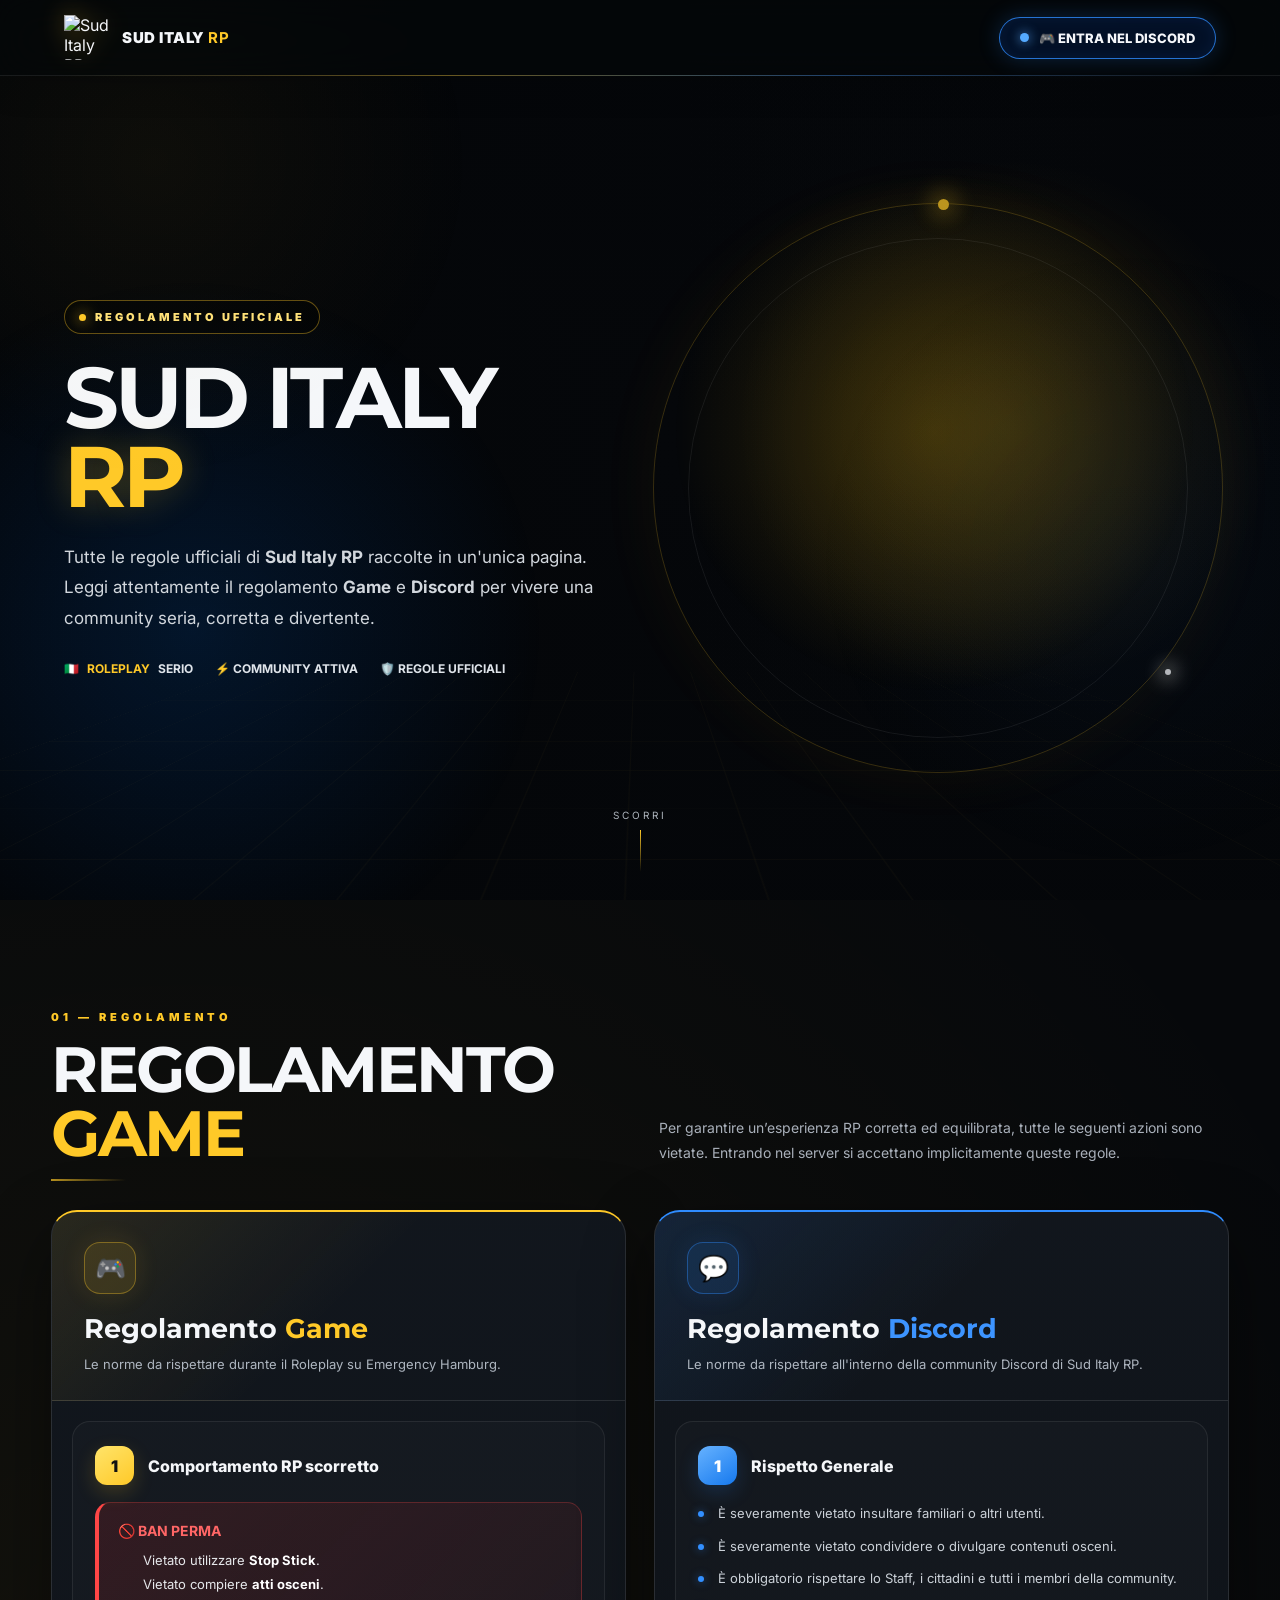
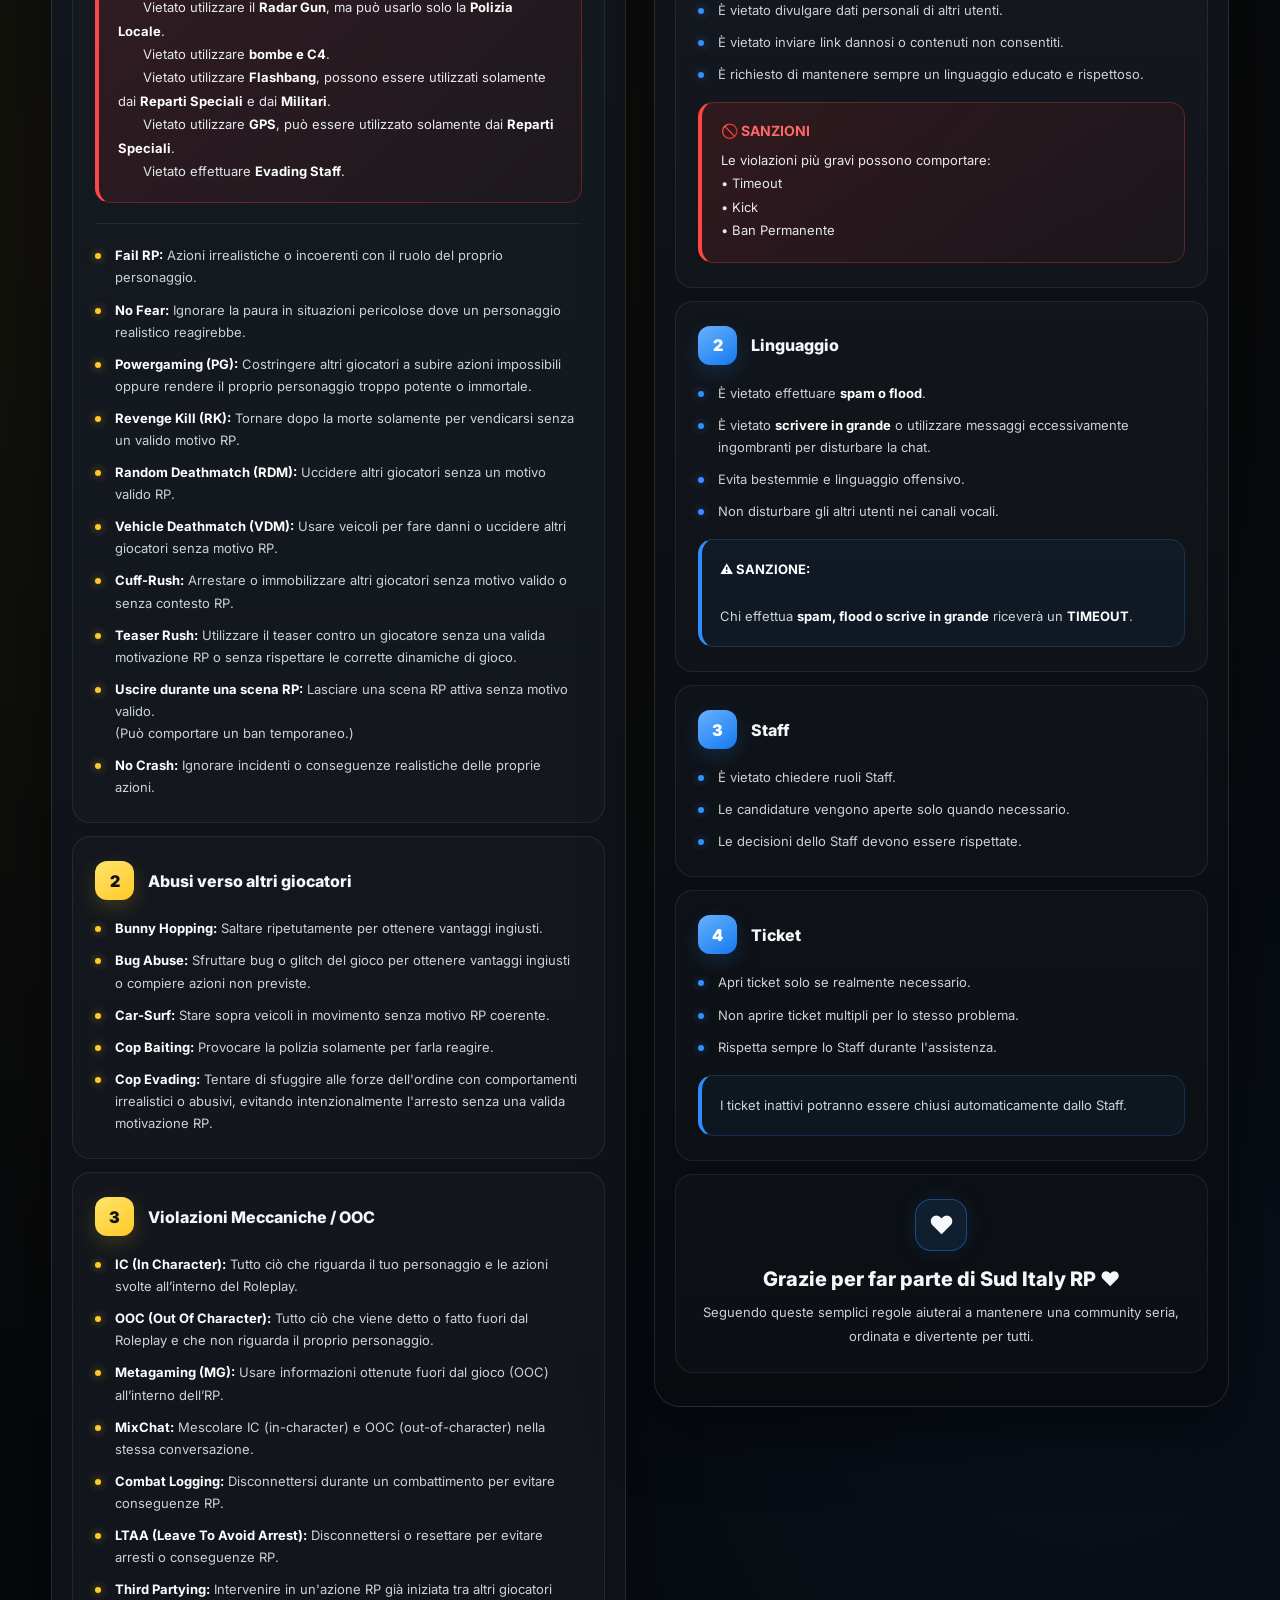
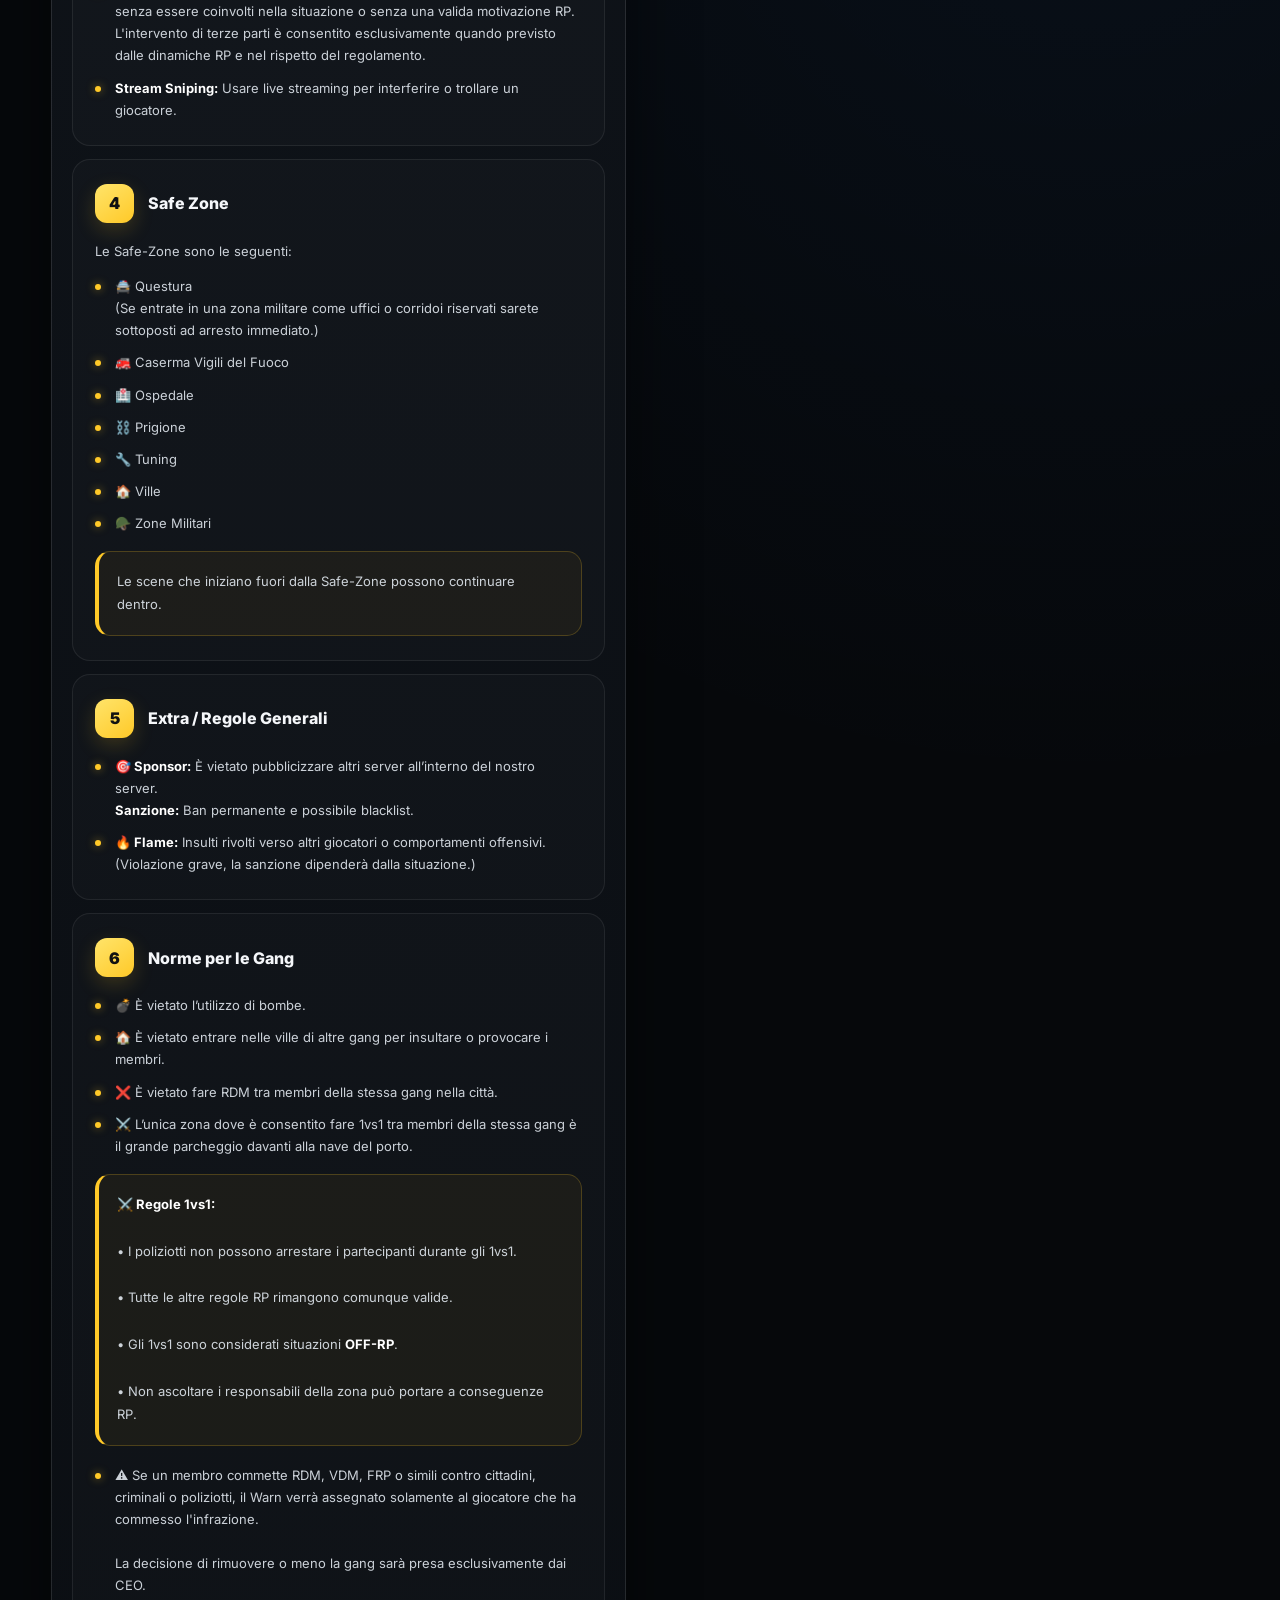
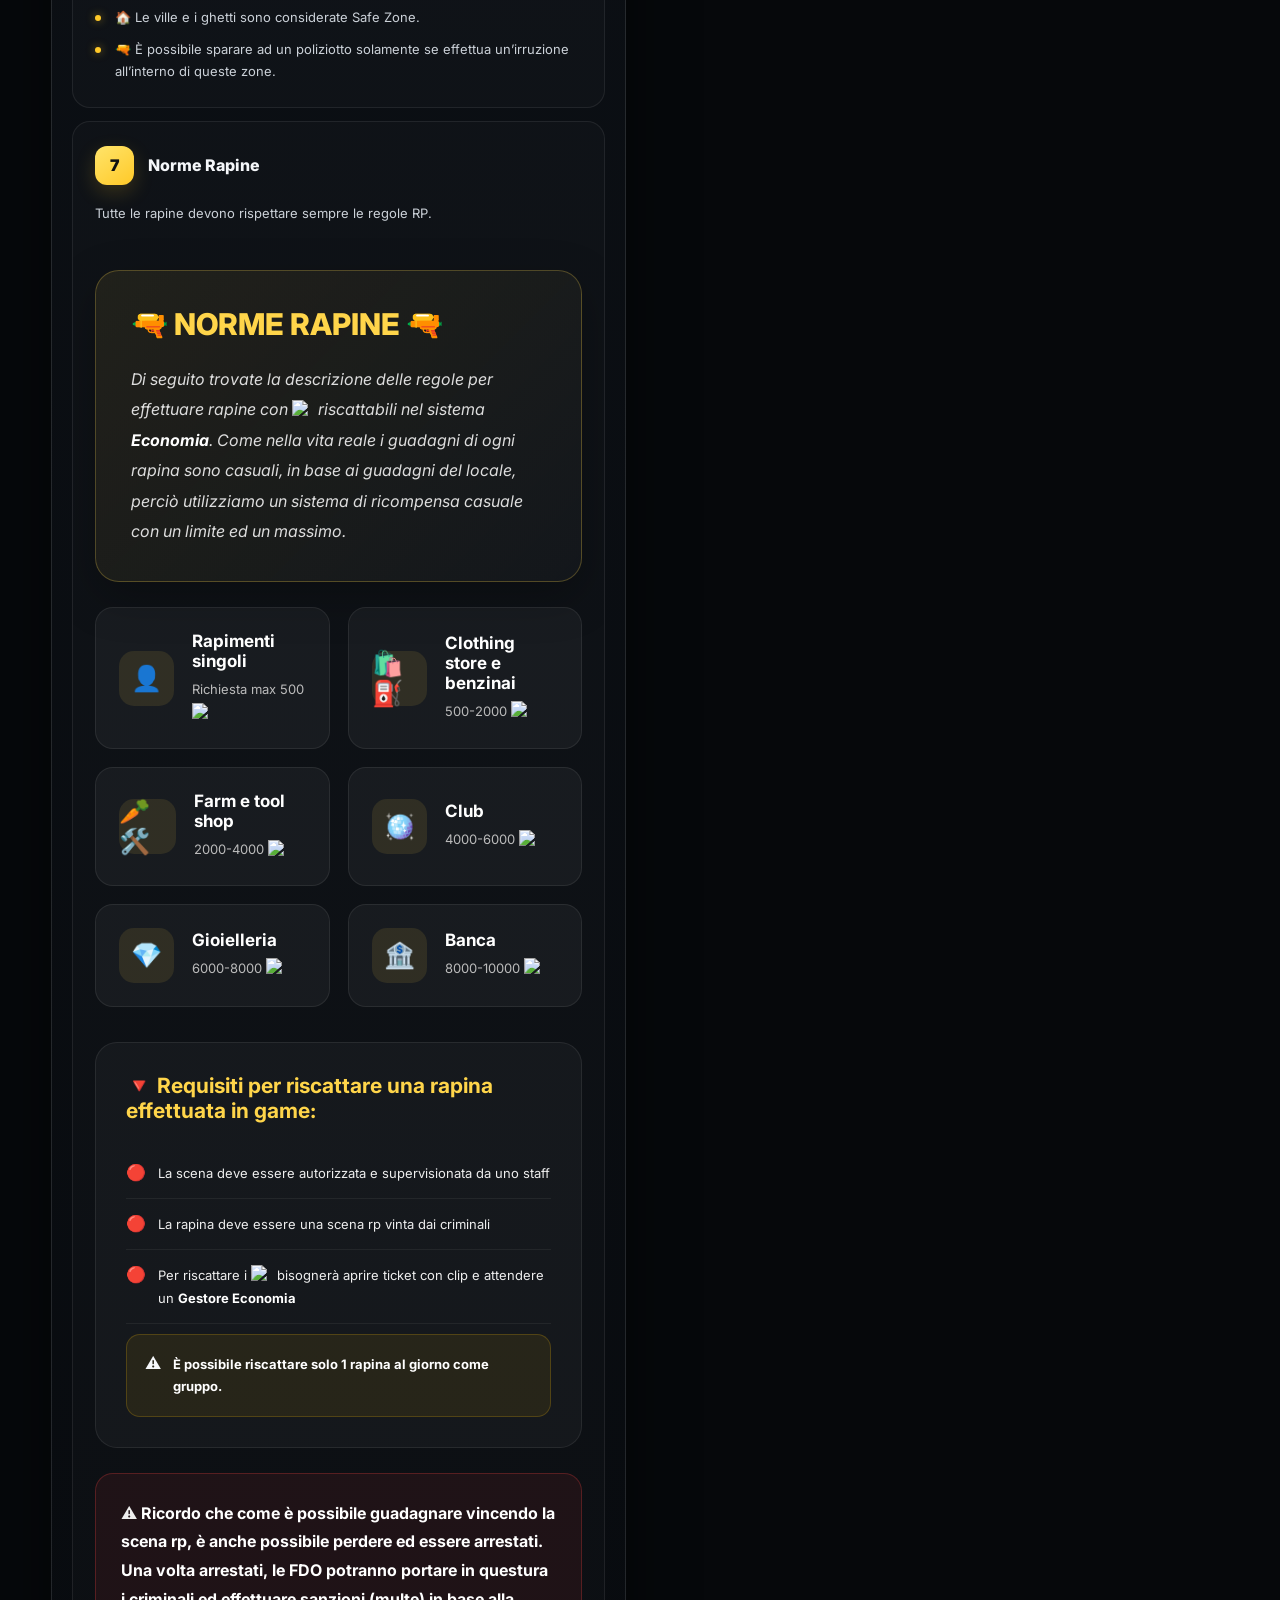
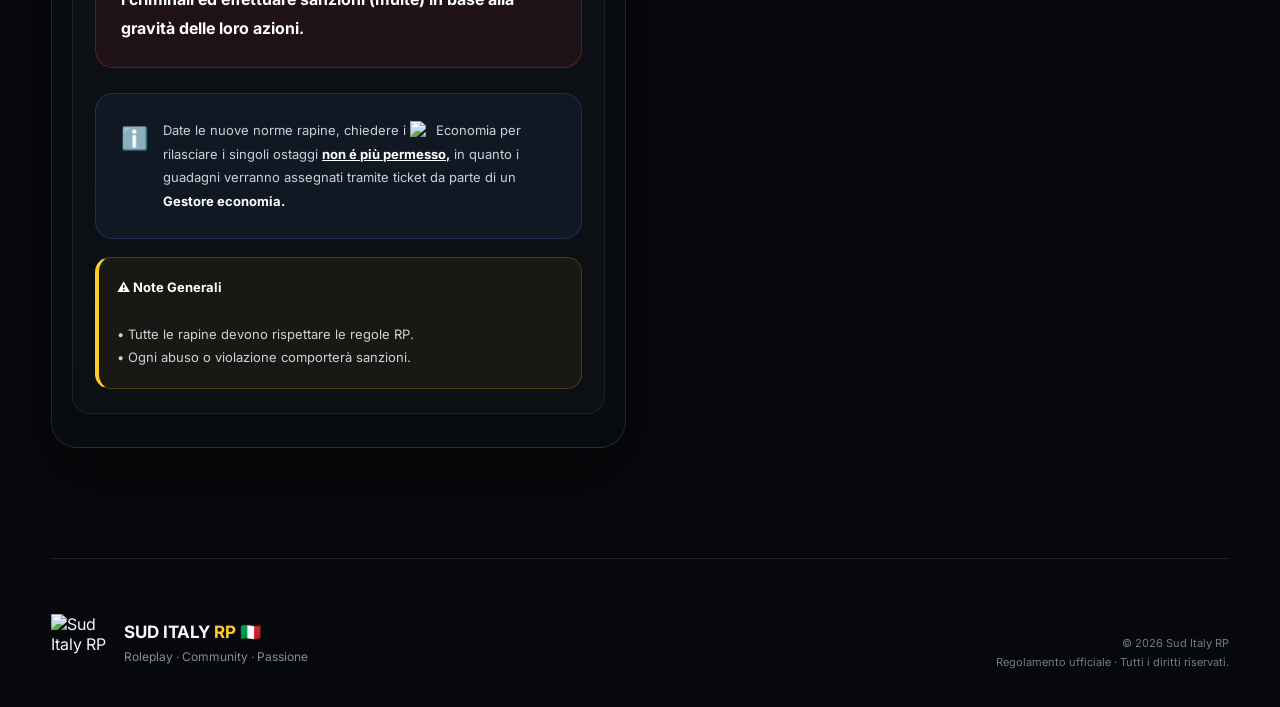
==== commit 887cb706: "Rename index_logo_fix.html to index.html" ====
--- a/index.html
+++ b/index.html
@@ -739,7 +739,11 @@
     <div class="hero-logo-area">
       <div class="logo-orbit"></div>
       <div class="logo-ring"></div>
-      <img class="hero-logo" src="https://cdn.discordapp.com/attachments/1523679621080678592/1550273994970890260/file_000000000d9082109e21b57811c0a034.png?ex=6aadbcab&is=6aac6b2b&hm=57ceba87af7583861b1db8f3f29a1a9382bf98205e43c3340cd4999f27f1c218&" alt="Logo Sud Italy RP">
+      <img class="hero-logo"
+       src="https://cdn.discordapp.com/attachments/1523679621080678592/1550273994970890260/file_000000000d9082109e21b57811c0a034.png?ex=6aadbcab&is=6aab8b2b&hm=7bfbf5a7a0c9e2f5a9b5e6f4b5d0e4f1e3f2f0d1a7d2a5d5c3b1f9a2e4c8d6f0"
+       alt="Logo Sud Italy RP"
+       decoding="async"
+       onerror="this.style.display='none';">
     </div>
   </div>
 
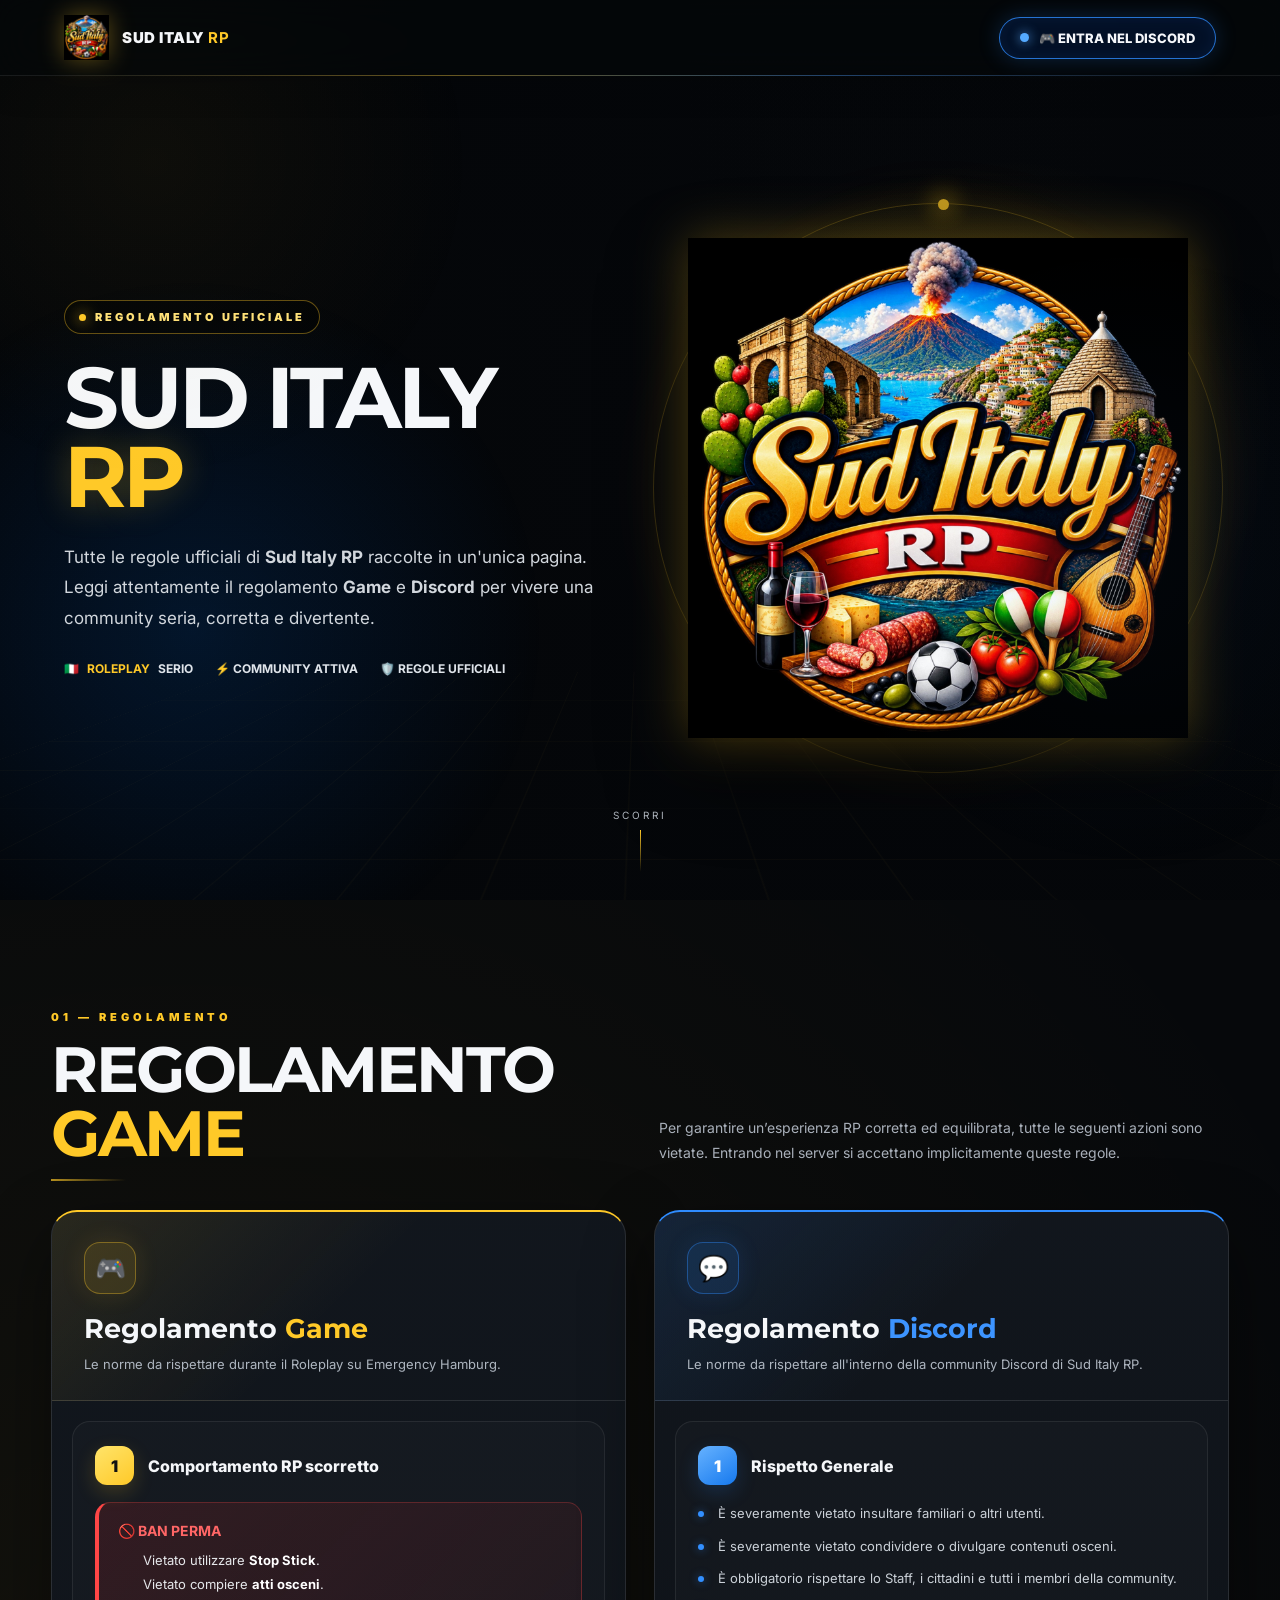
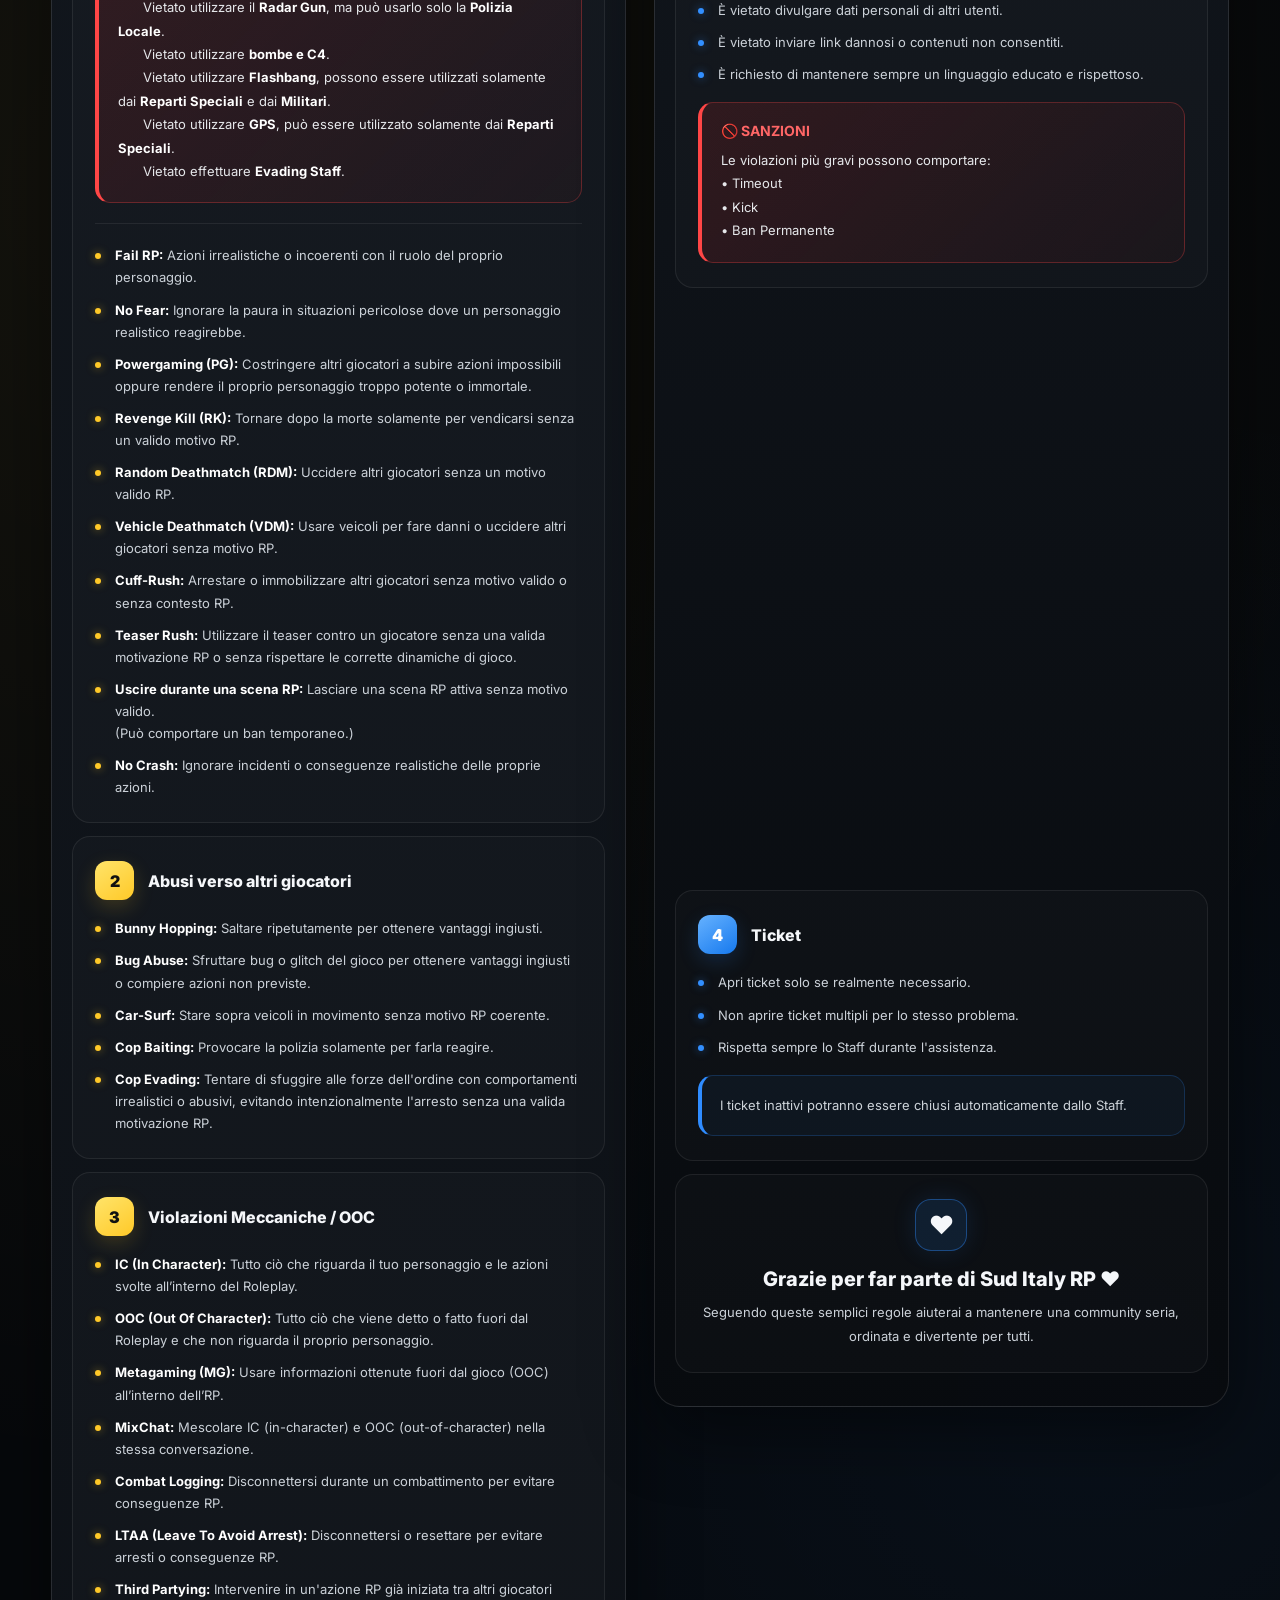
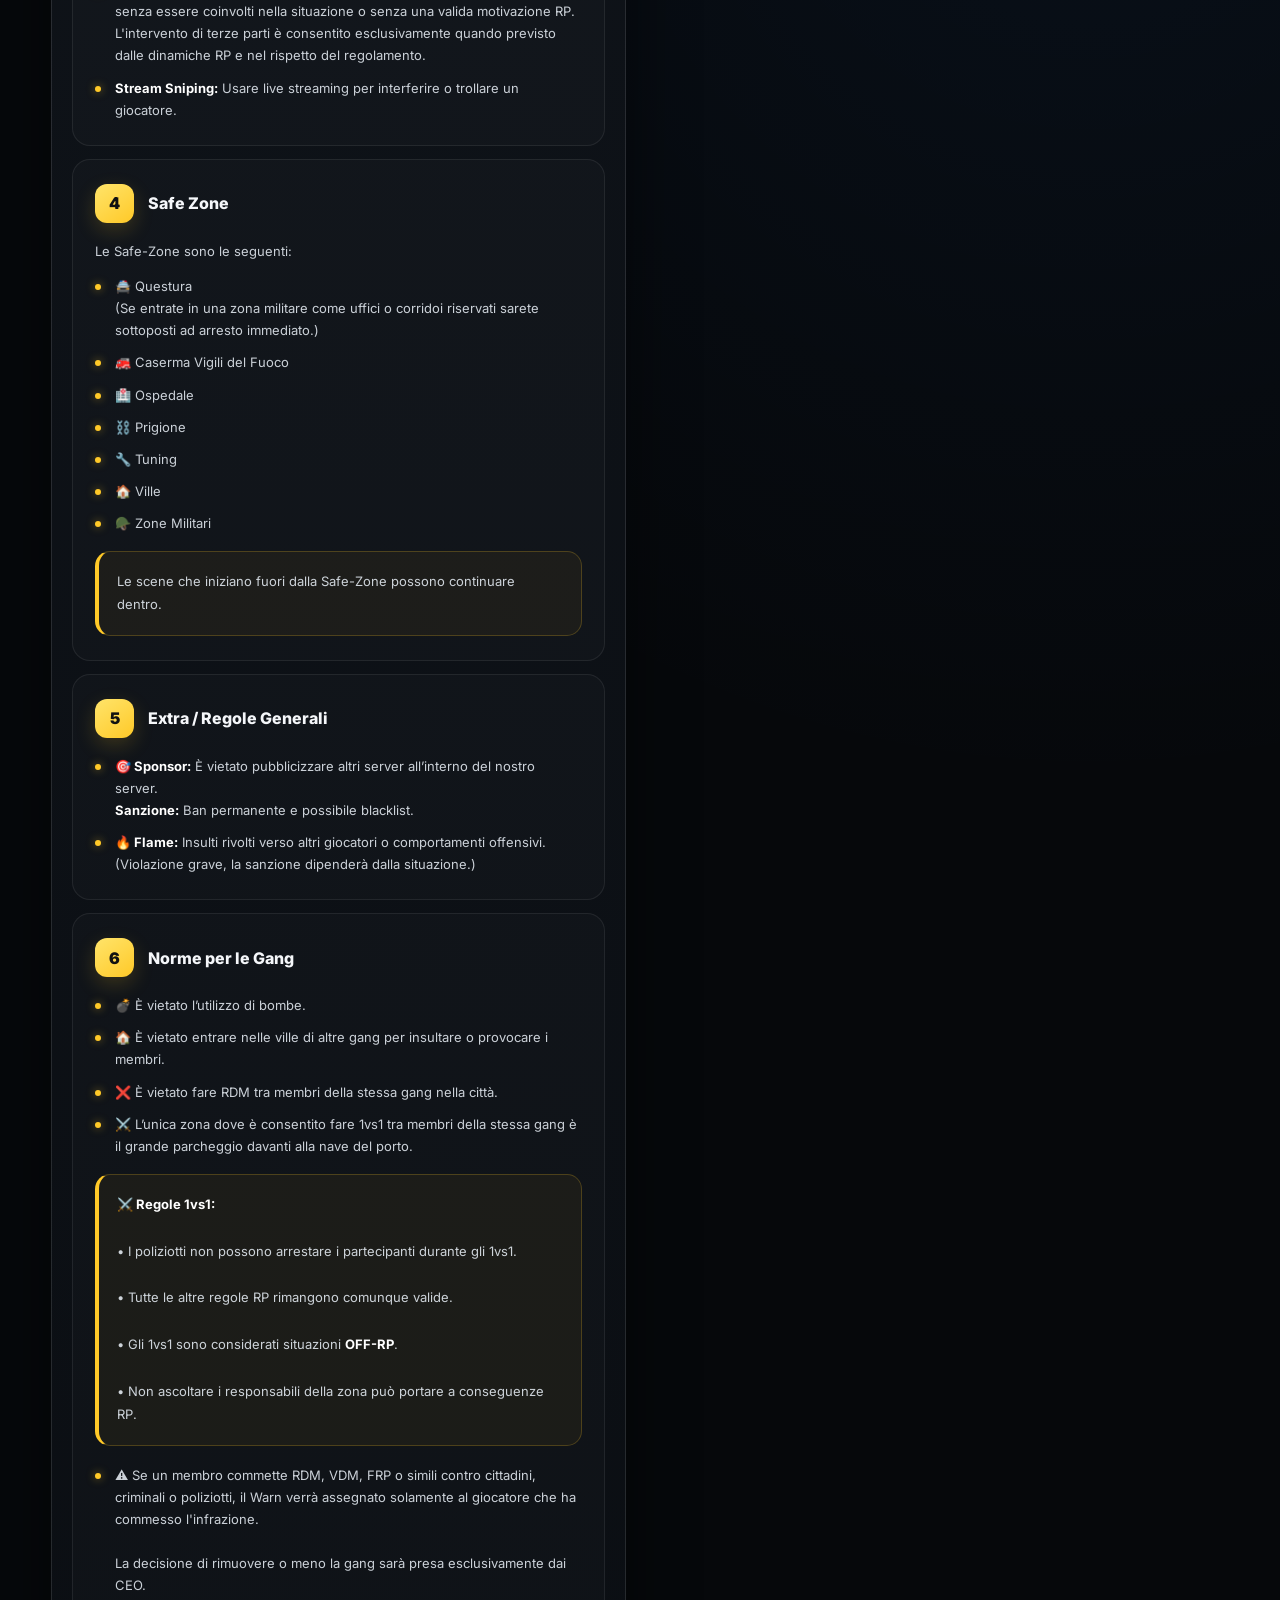
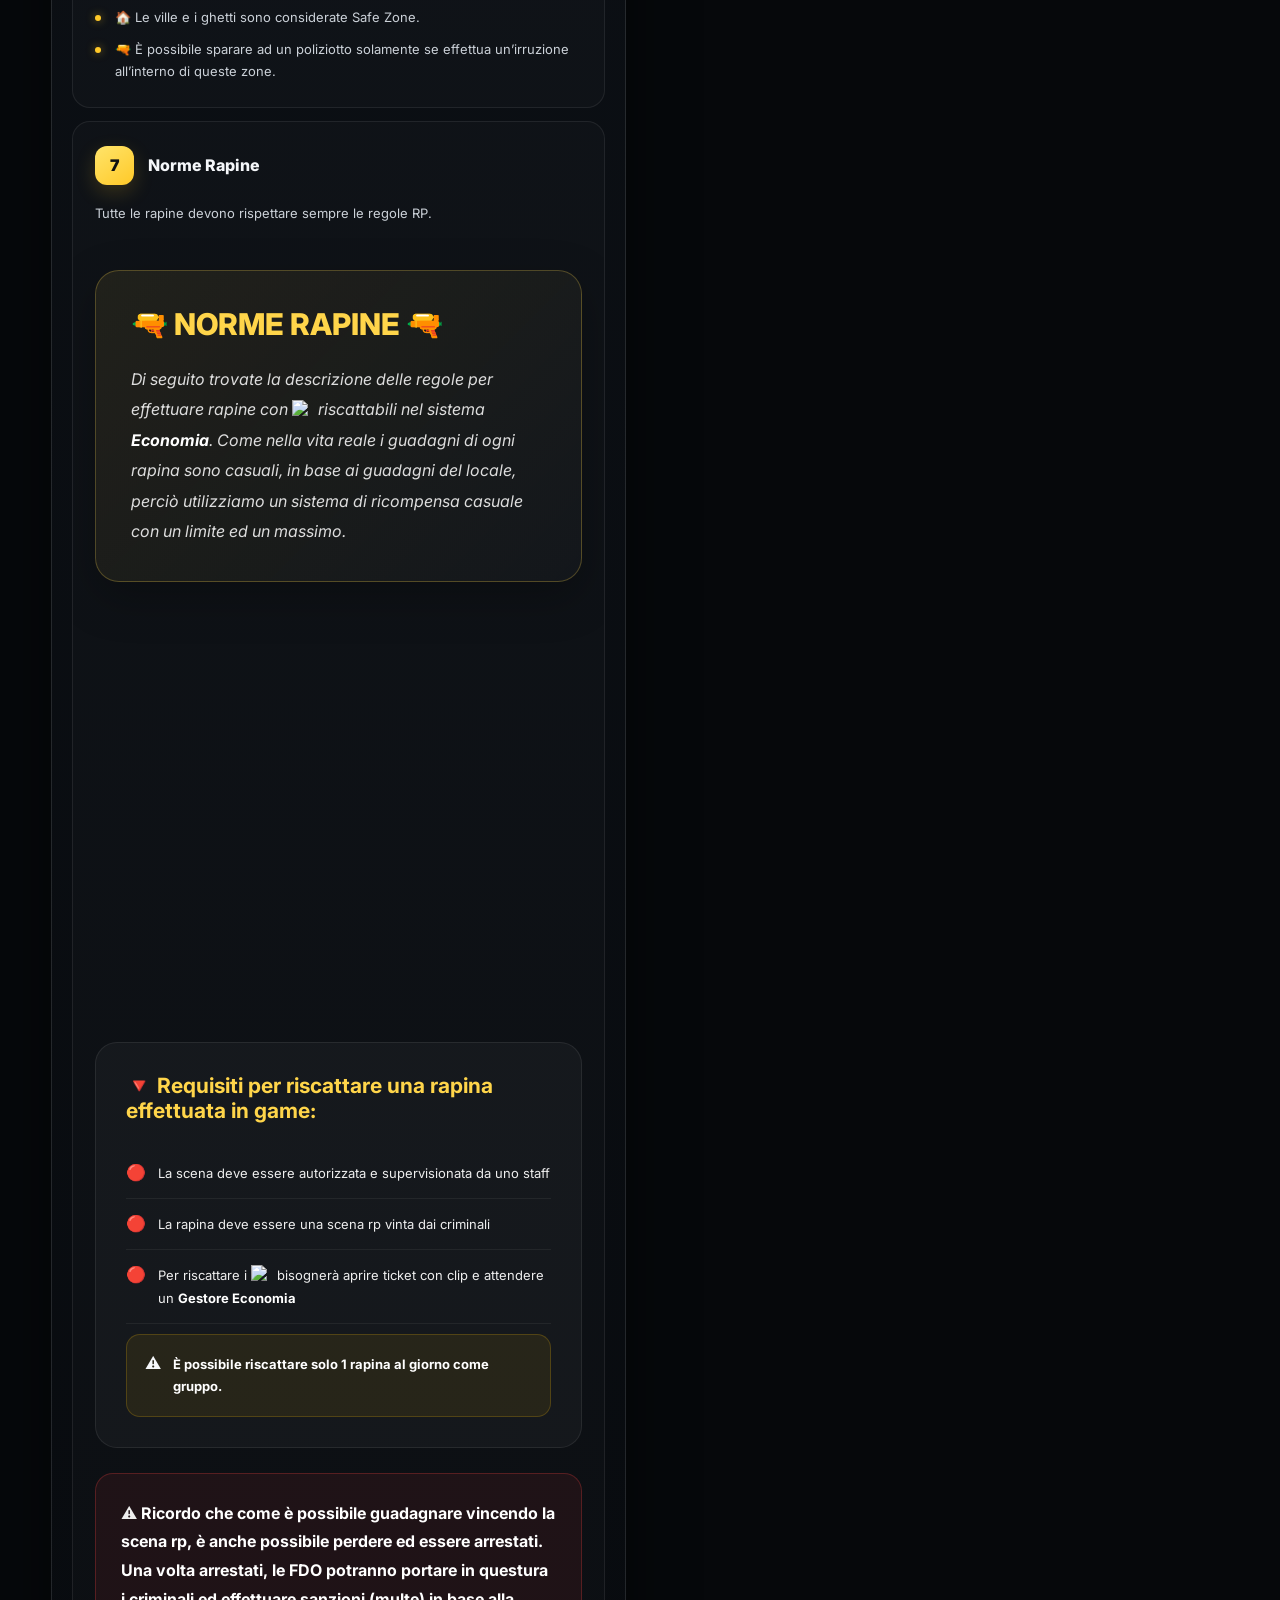
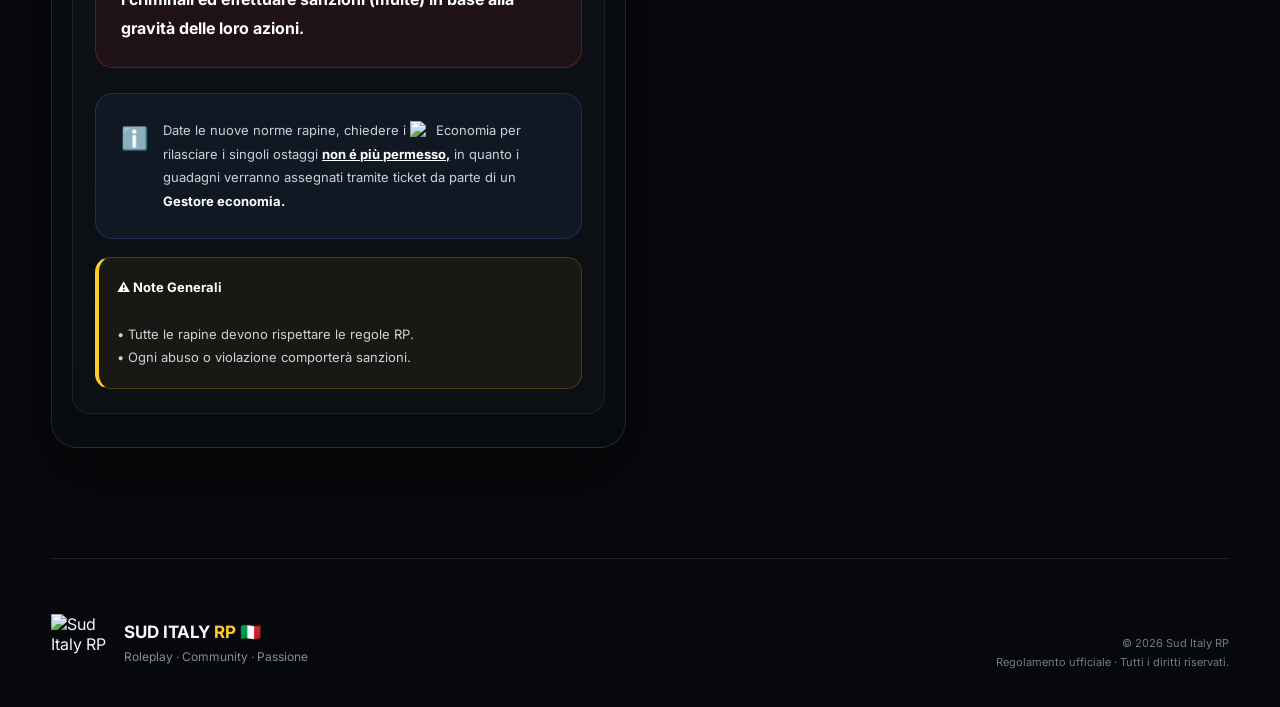
==== commit 581e870e: "Rename index_logo_definitivo.html to index.html" ====
--- a/index.html
+++ b/index.html
@@ -699,7 +699,7 @@
 
 <header class="nav">
   <a class="brand" href="#top" aria-label="Sud Italy RP">
-    <img src="https://cdn.discordapp.com/attachments/1523679621080678592/1550273994970890260/file_000000000d9082109e21b57811c0a034.png?ex=6aadbcab&is=6aac6b2b&hm=57ceba87af7583861b1db8f3f29a1a9382bf98205e43c3340cd4999f27f1c218&" alt="Sud Italy RP">
+    <img src="[data-uri]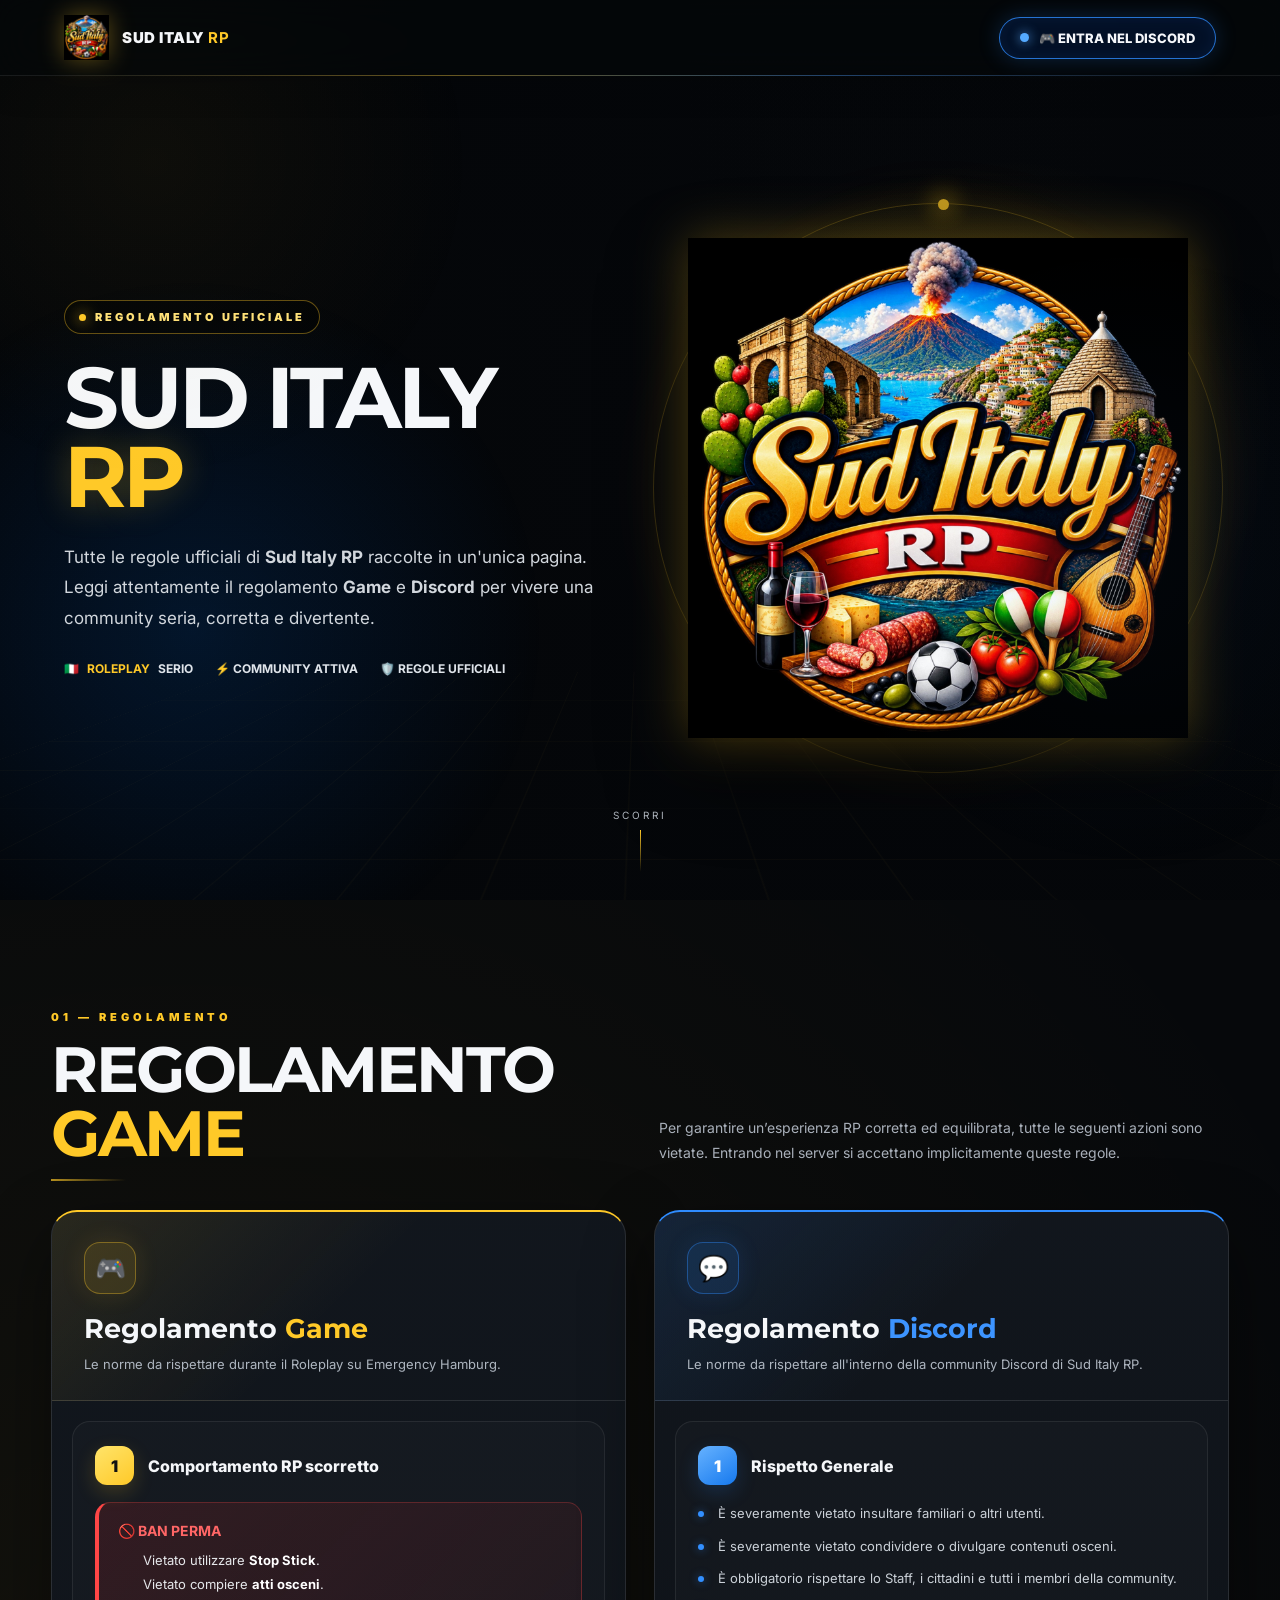
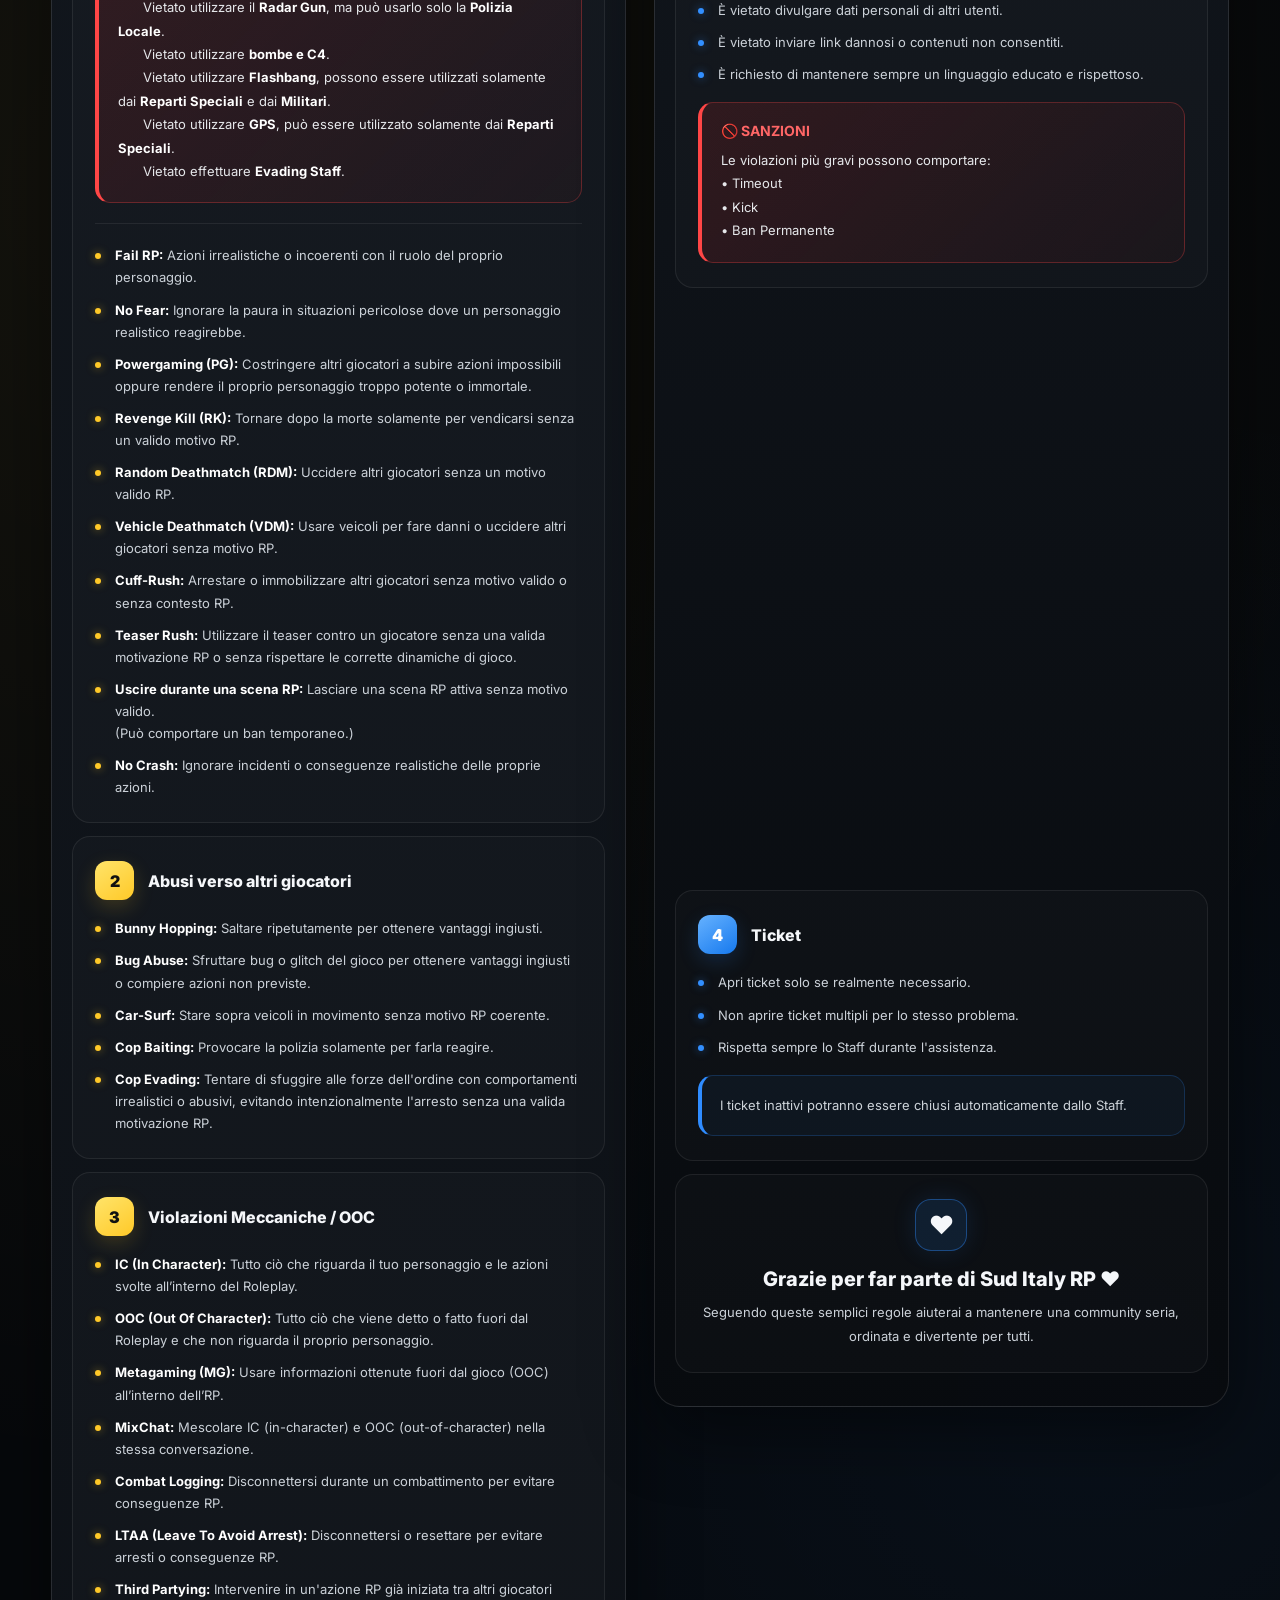
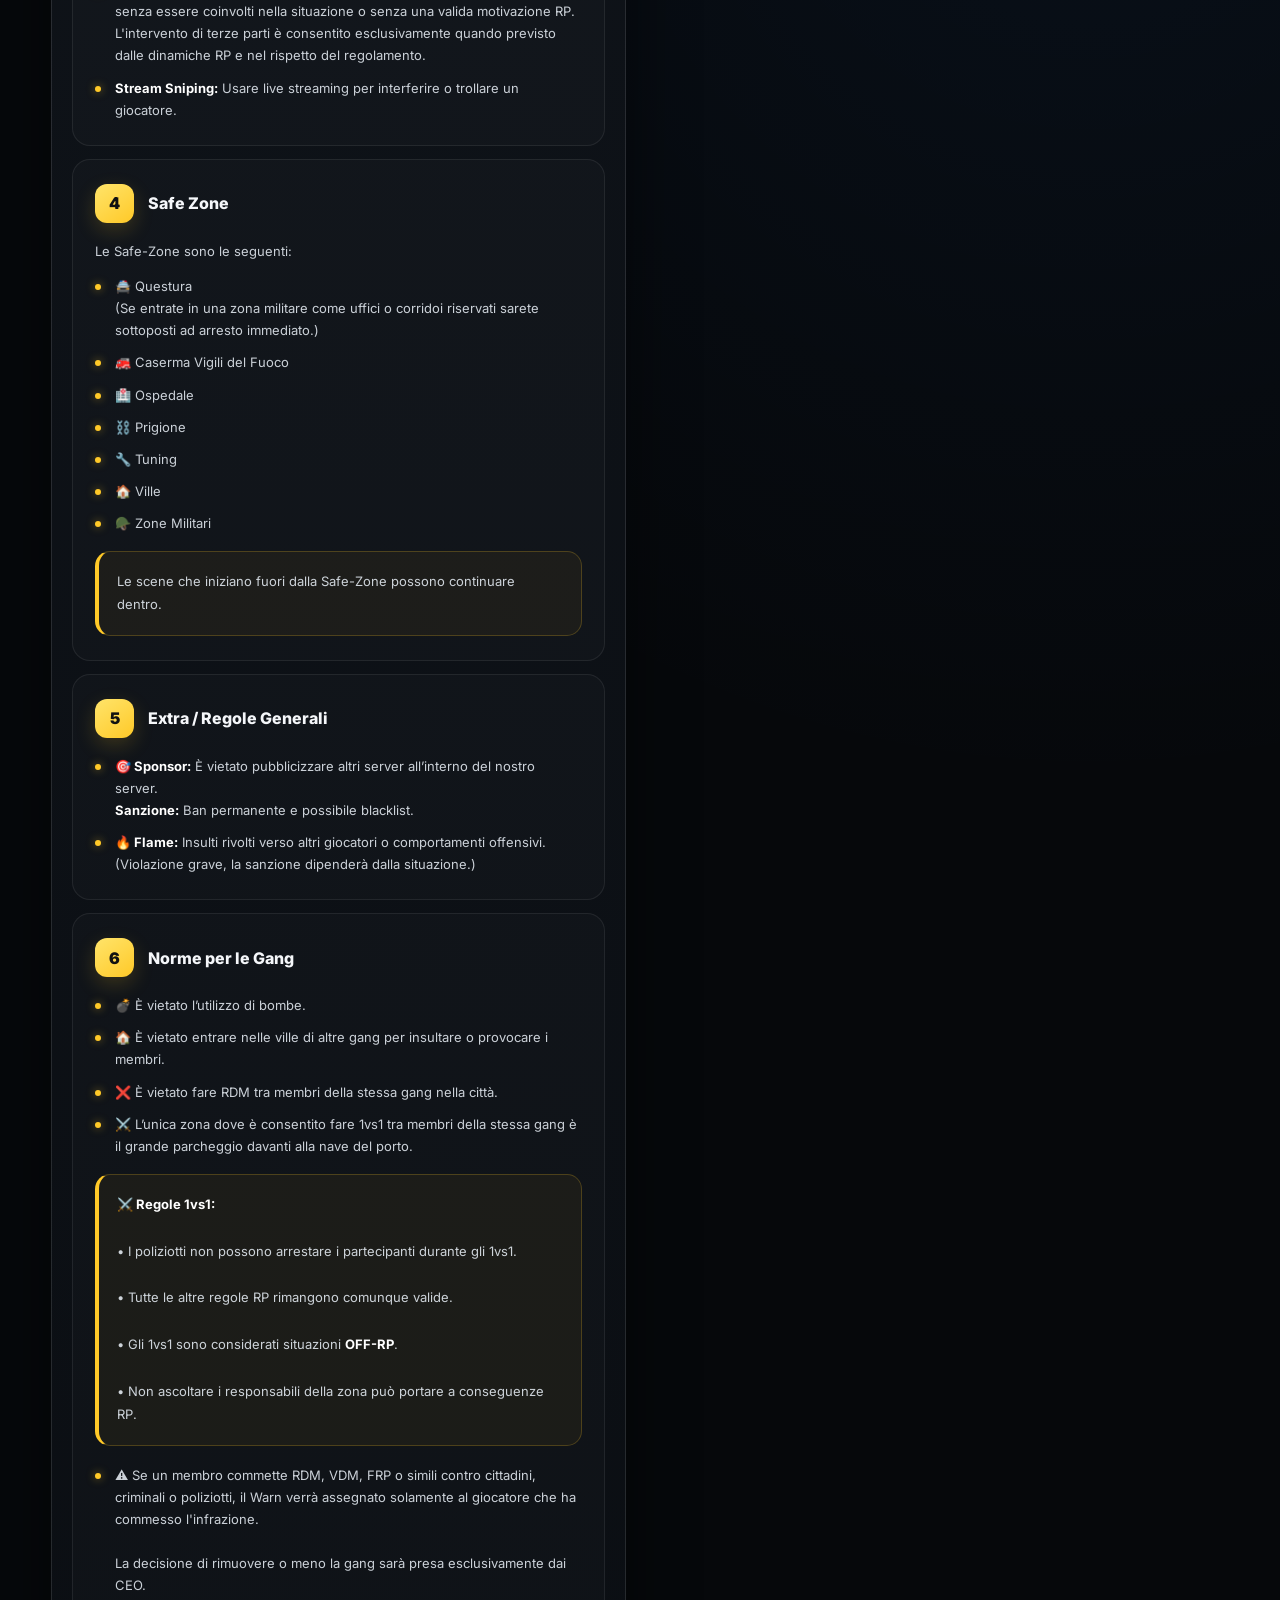
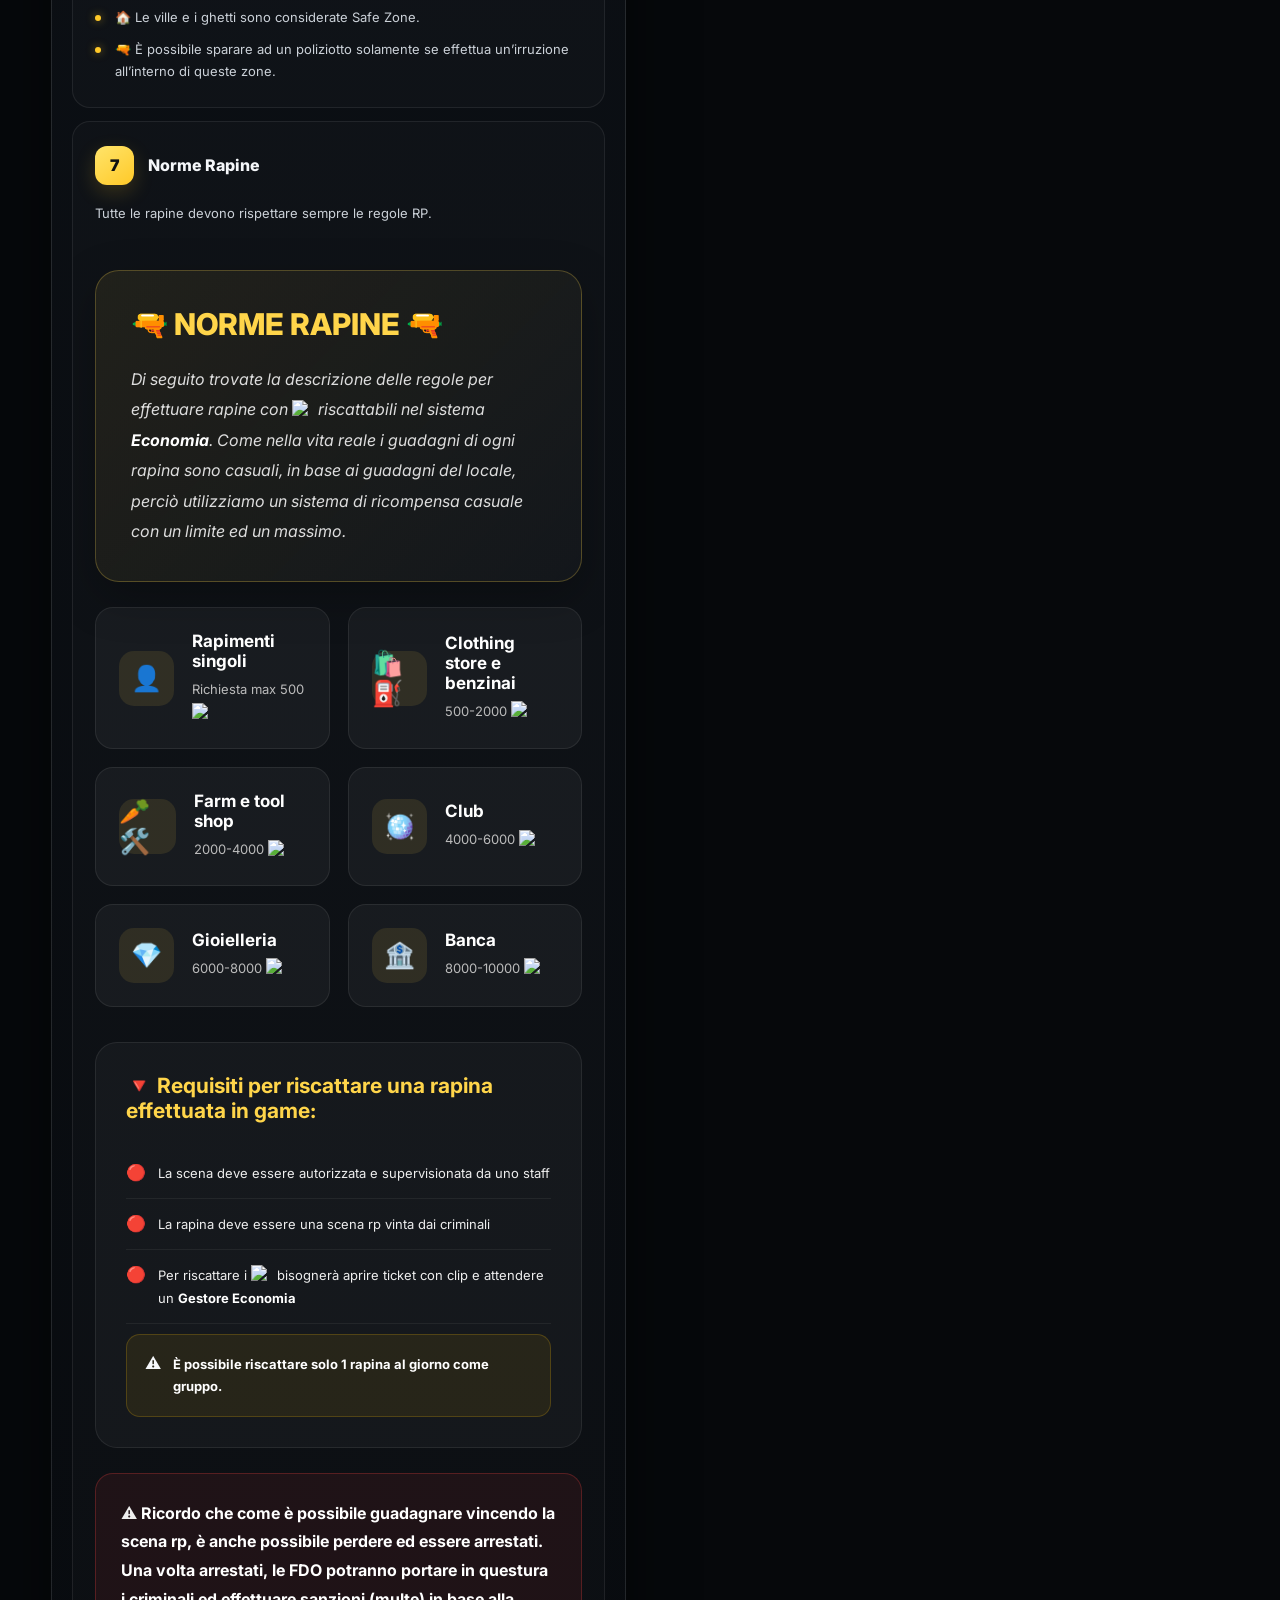
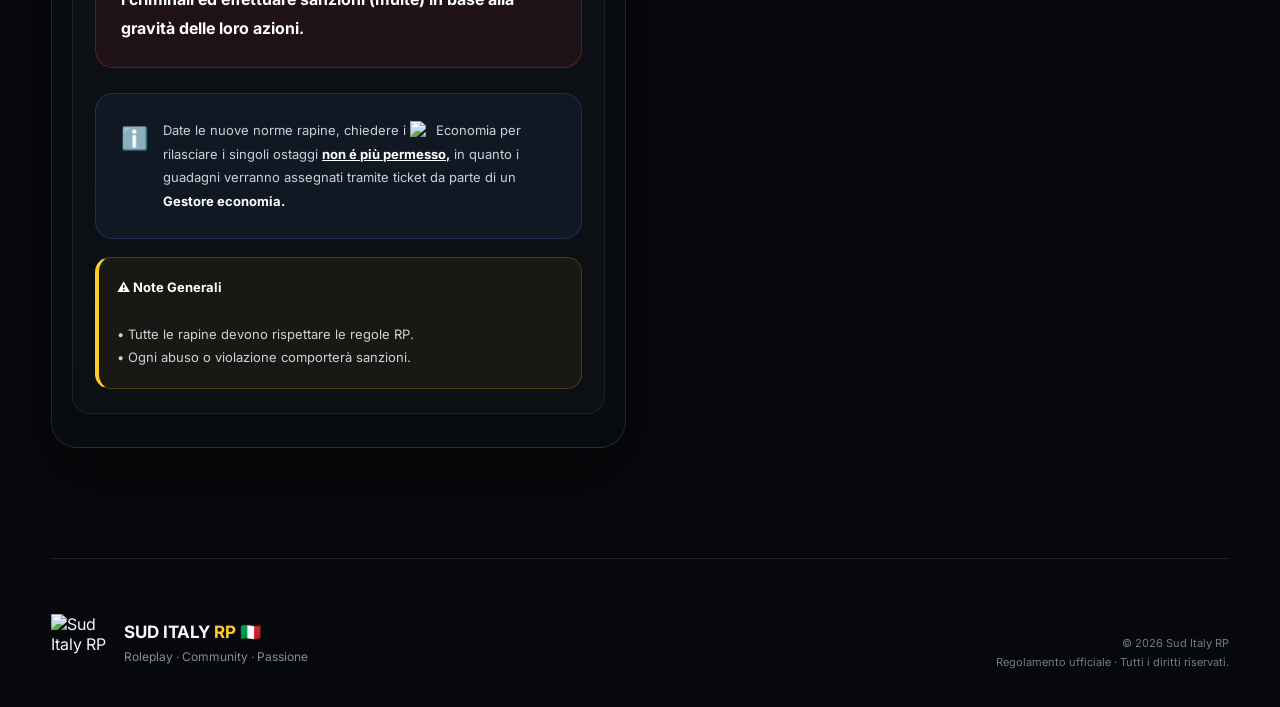
==== commit f676d4fc: "Rename index_logo_corretto-1.html to index.html" ====
--- a/index.html
+++ b/index.html
@@ -739,7 +739,7 @@
     <div class="hero-logo-area">
       <div class="logo-orbit"></div>
       <div class="logo-ring"></div>
-      <img class="hero-logo" src="[data-uri]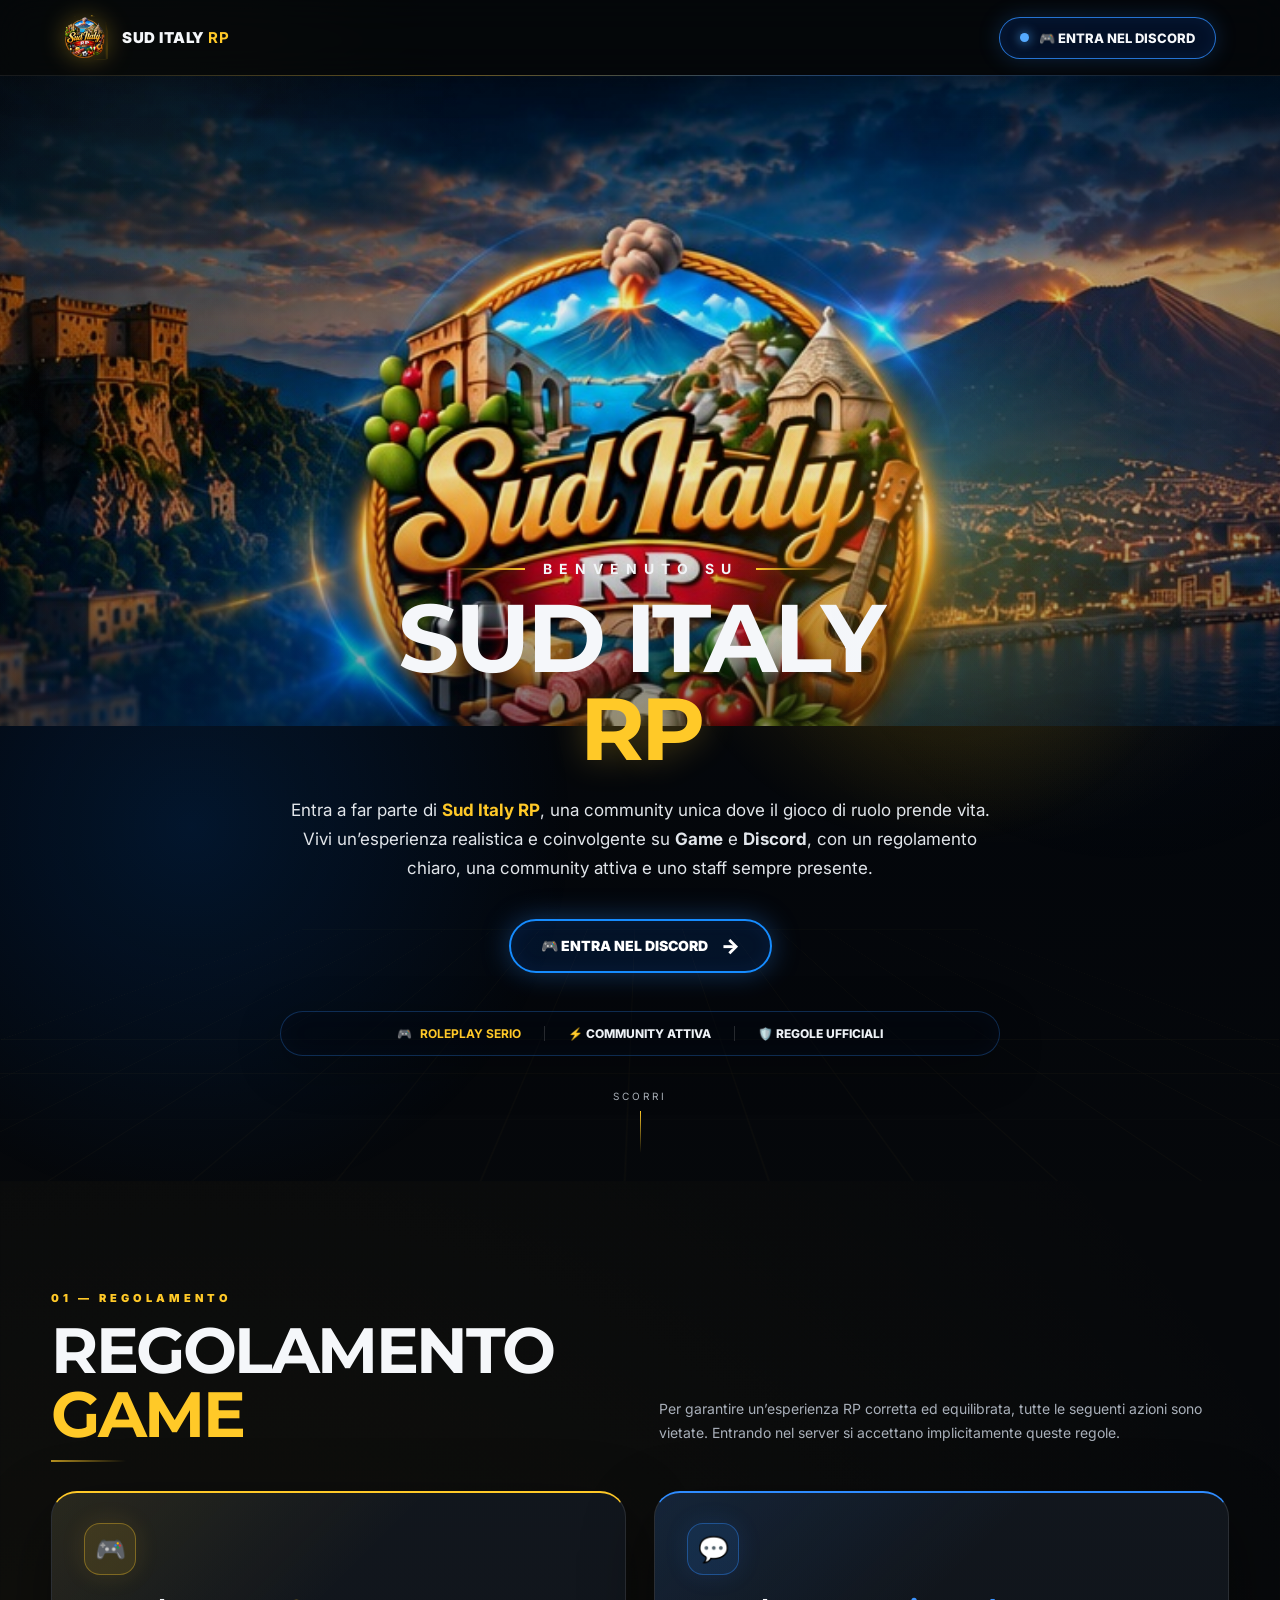
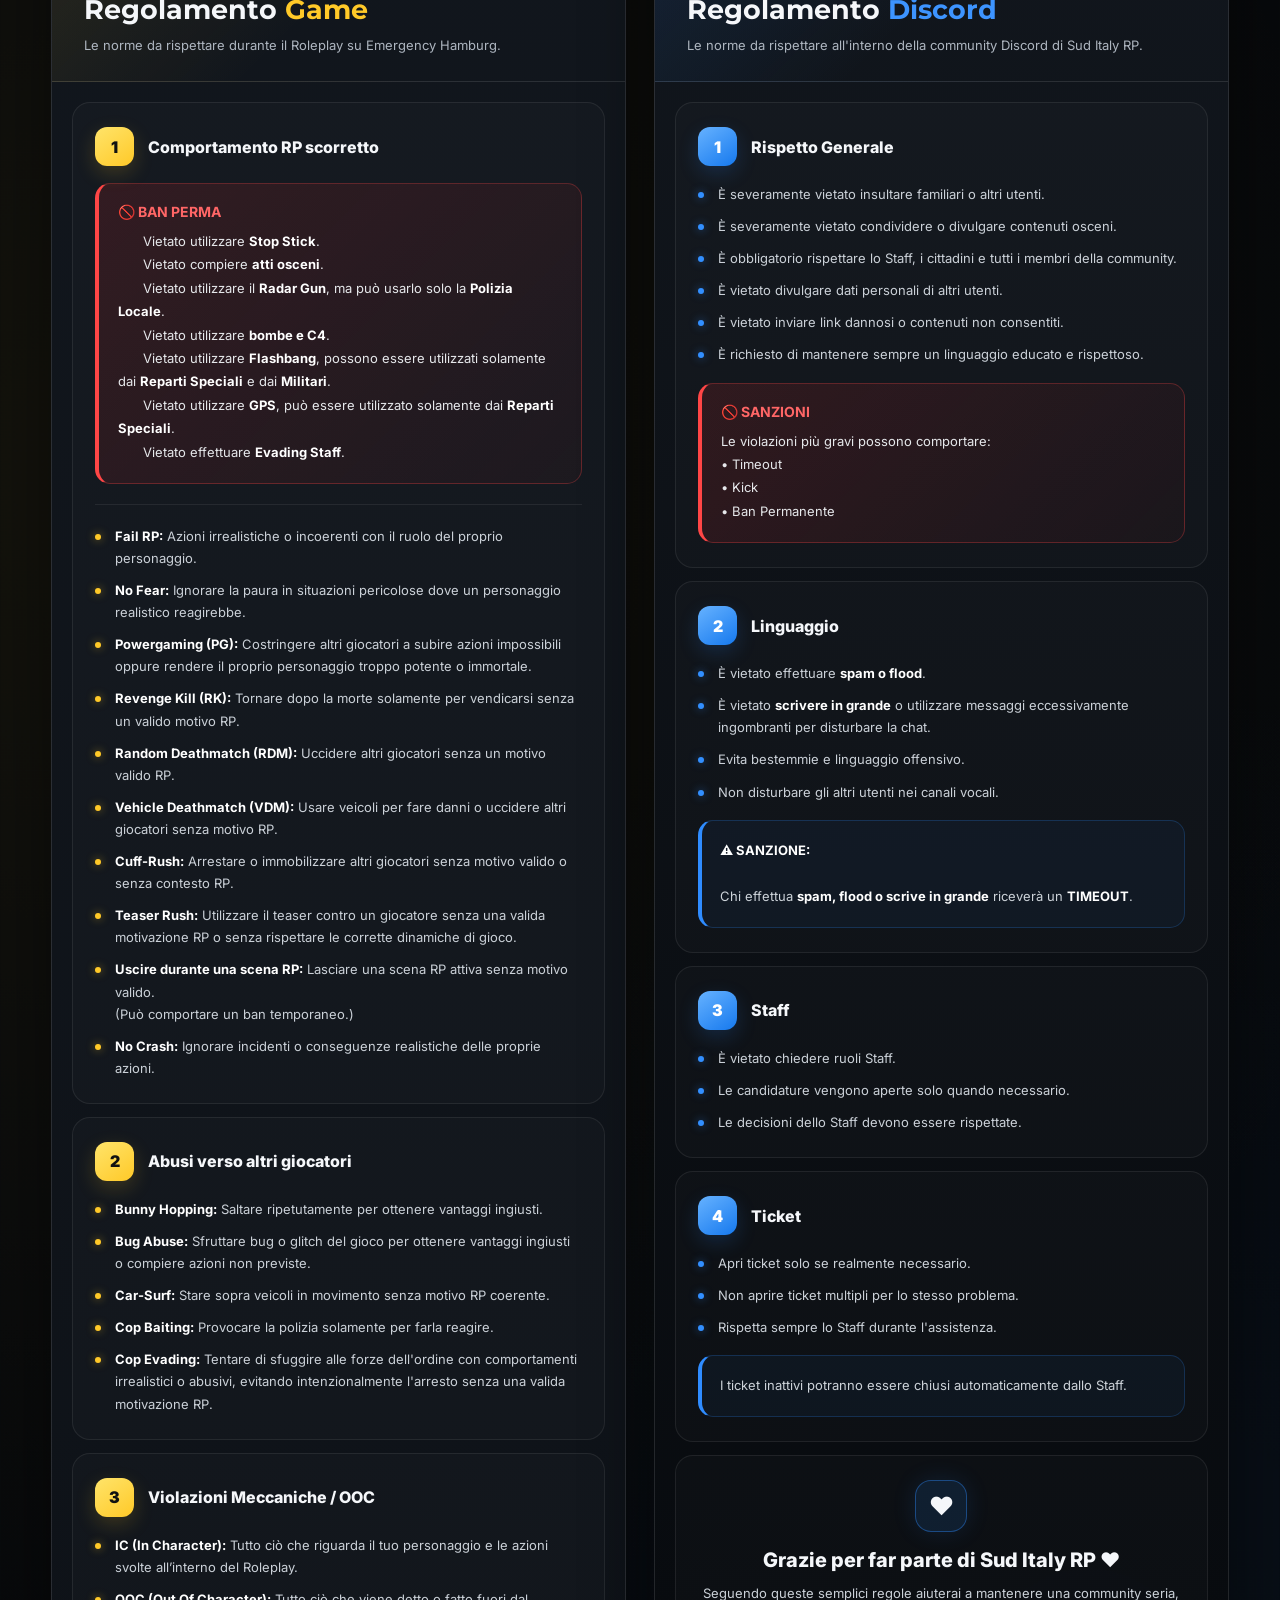
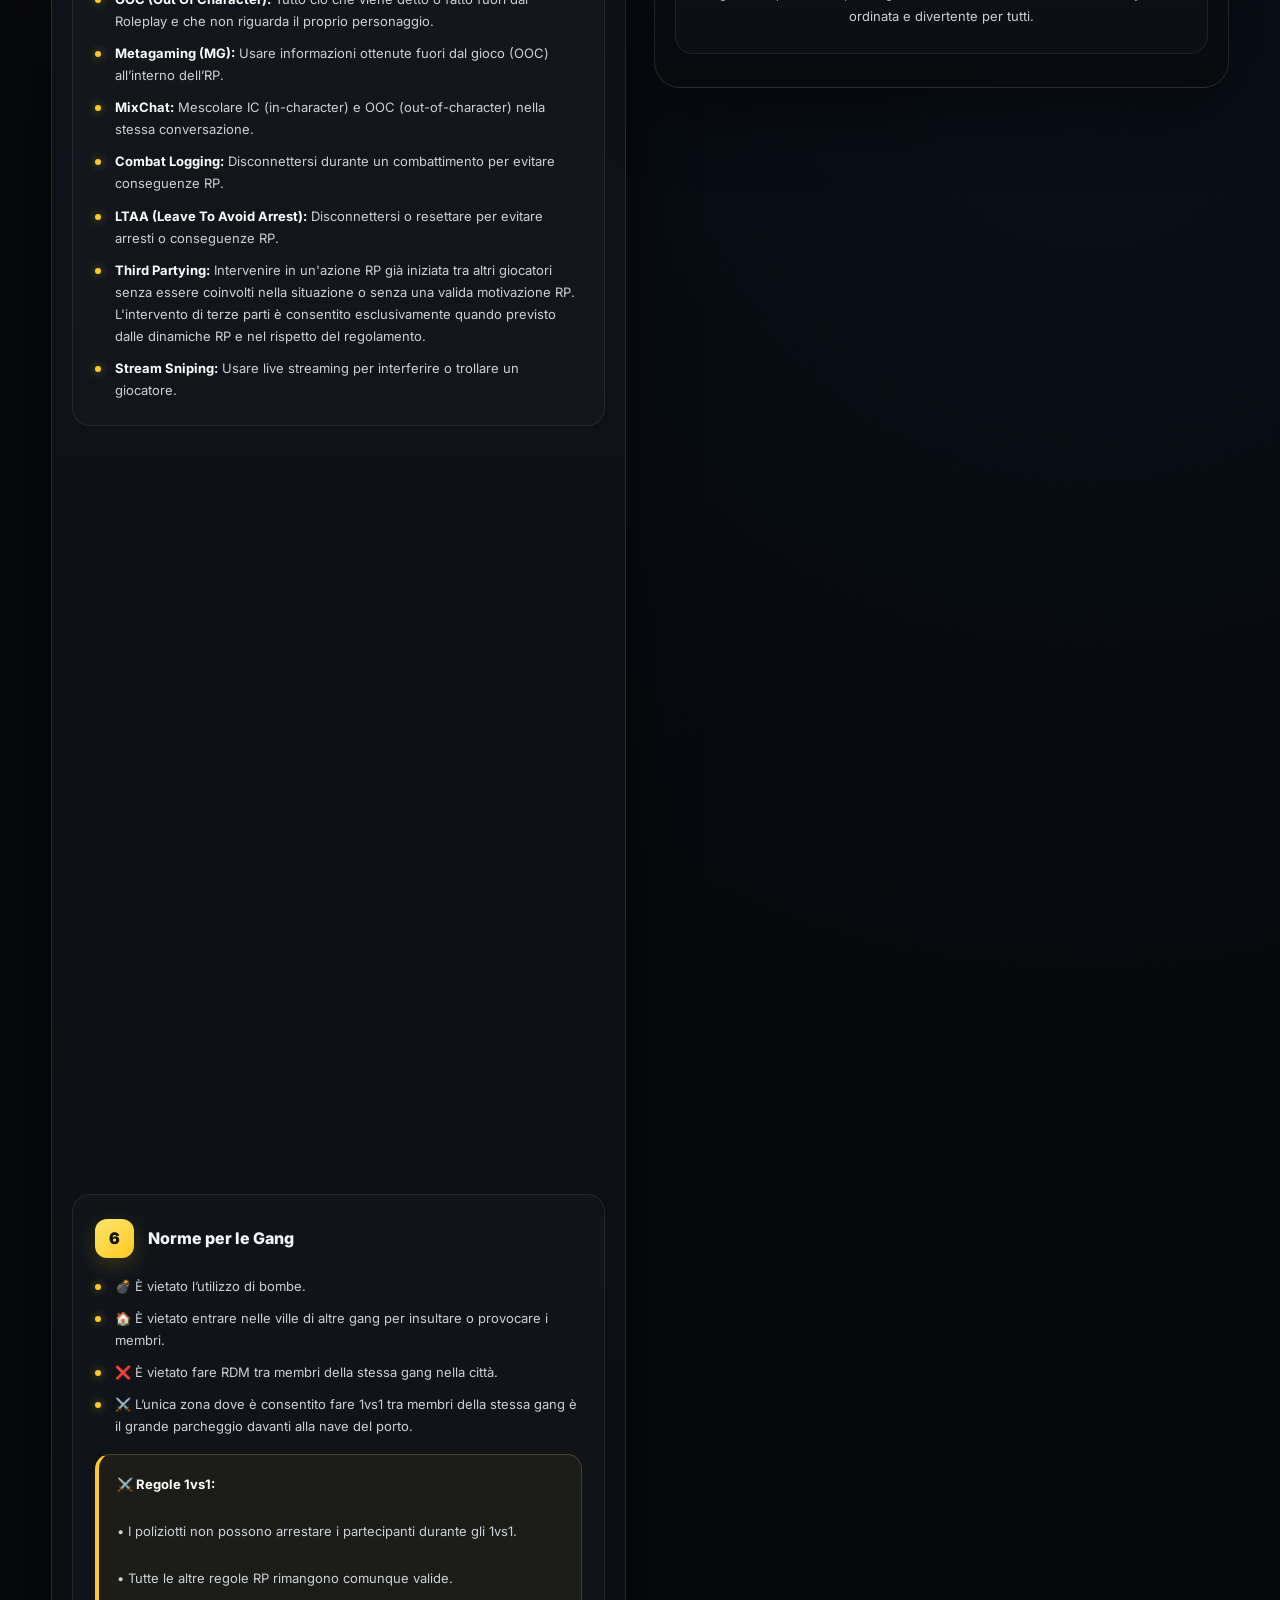
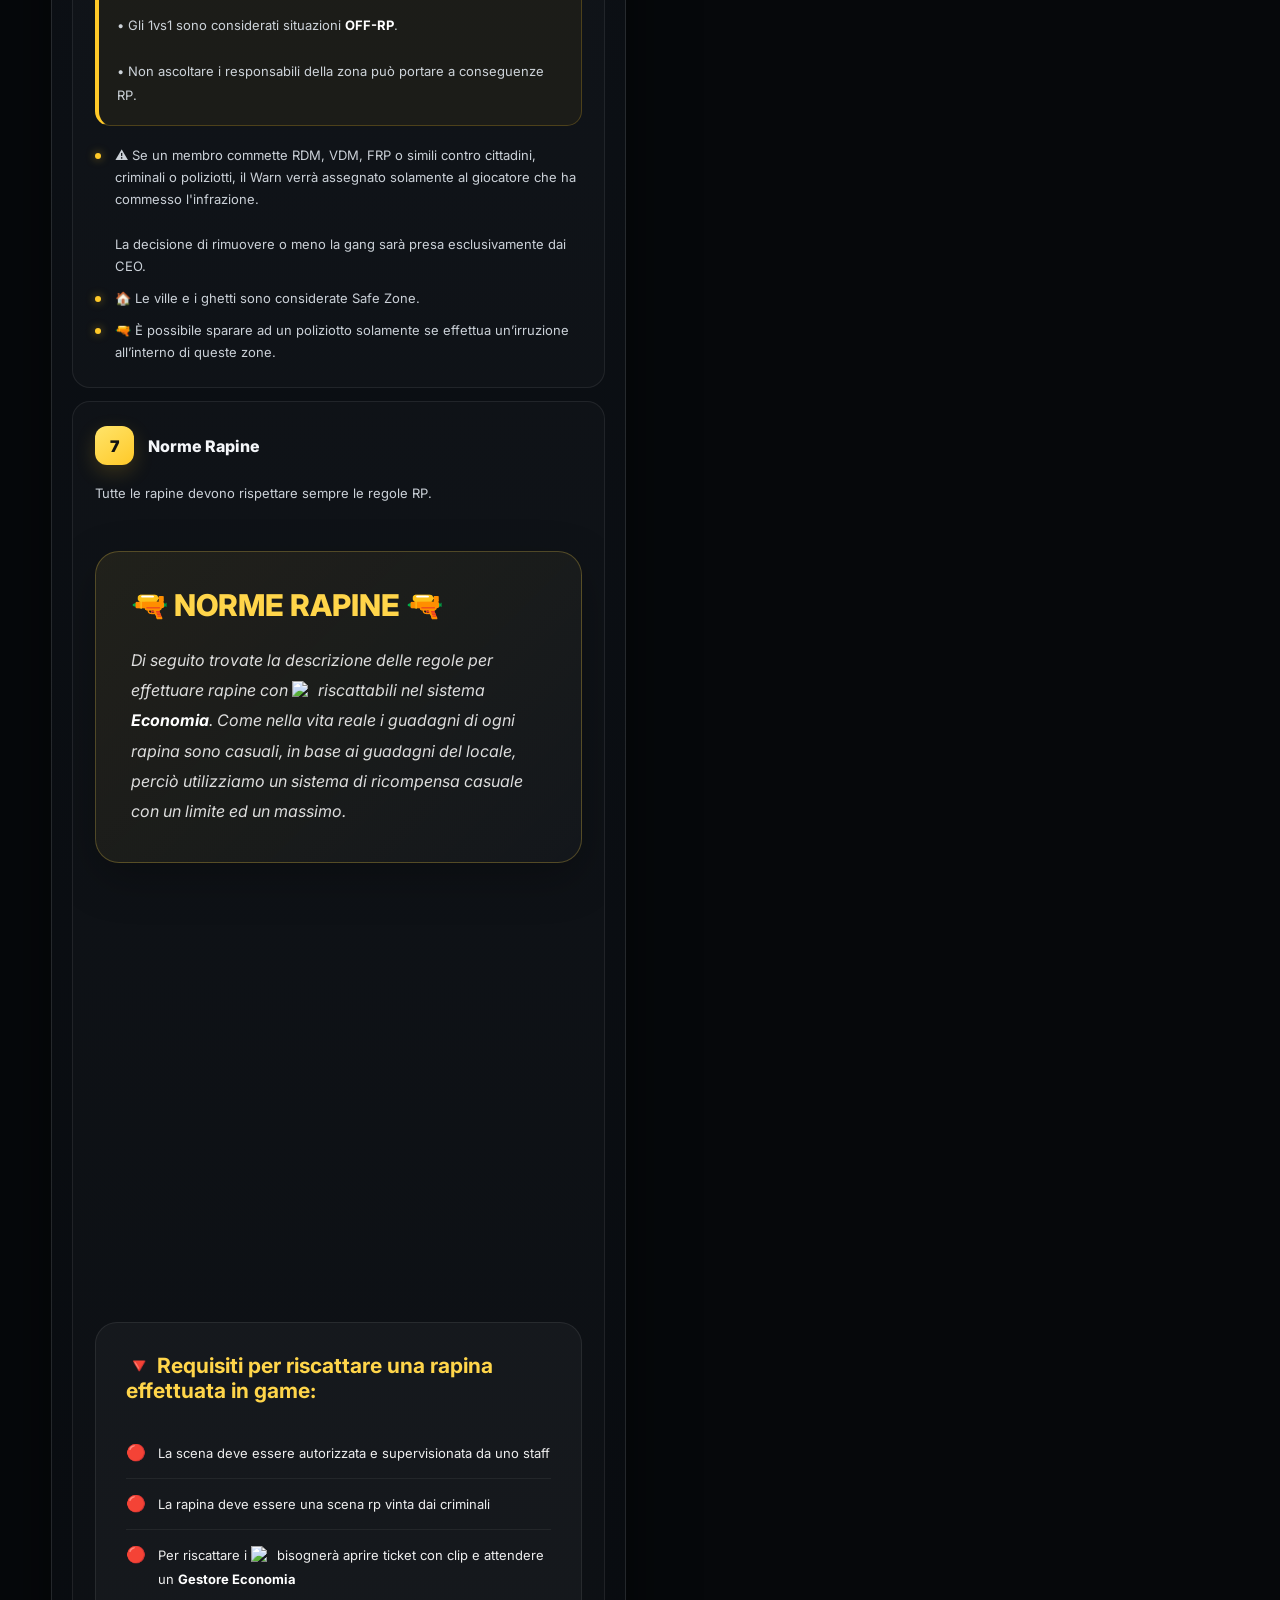
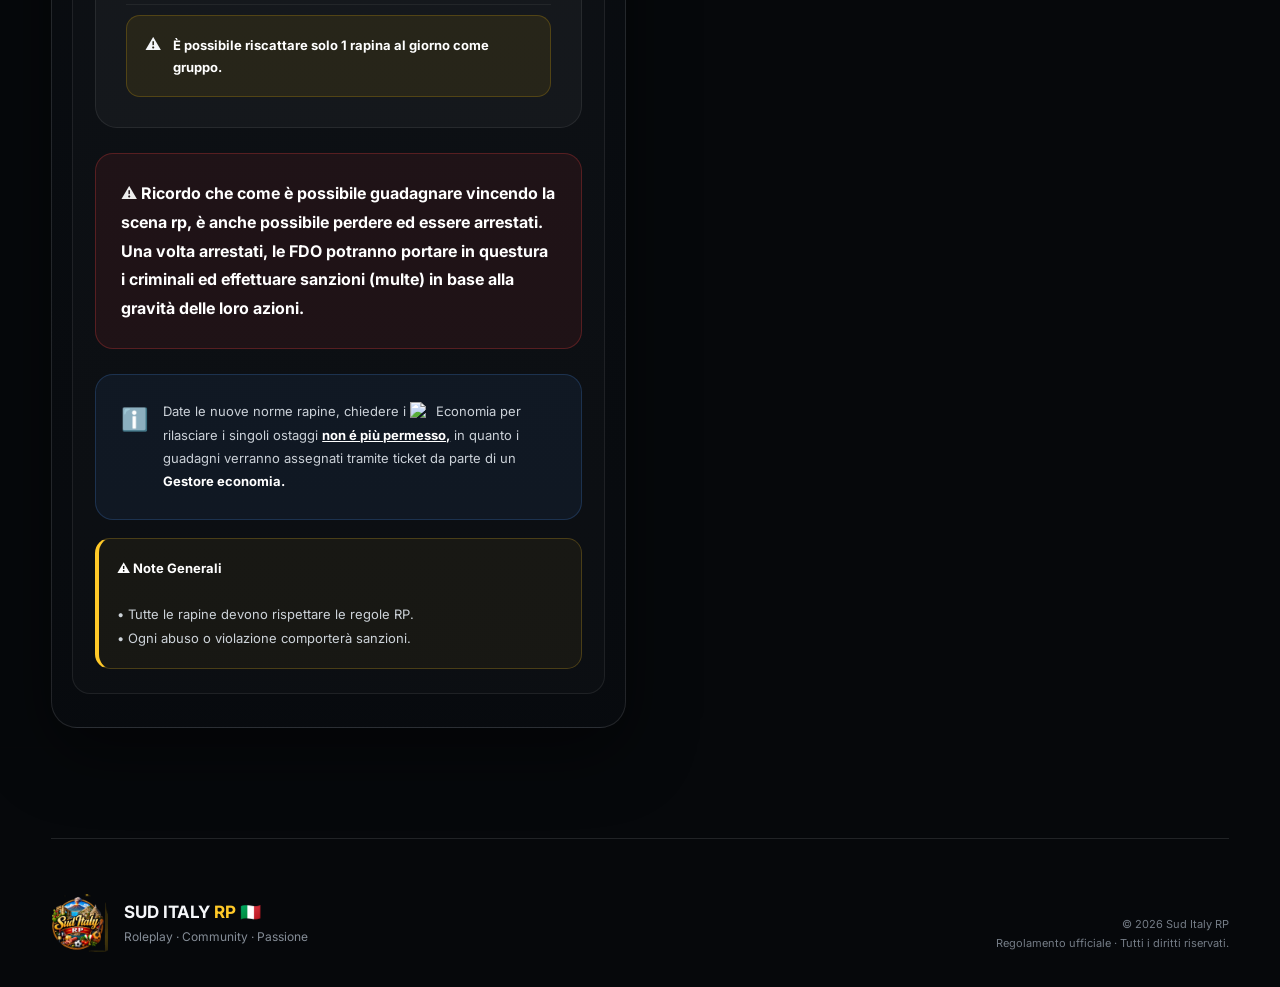
==== commit 488885d1: "Rename index_sud_italy_rp_finale.html to index.html" ====
--- a/index.html
+++ b/index.html
@@ -98,15 +98,17 @@
   min-height:100svh;
   position:relative;
   display:flex;
-  align-items:center;
+  align-items:flex-start;
   overflow:hidden;
   isolation:isolate;
   background:
-    linear-gradient(90deg,rgba(4,6,9,.93) 0%,rgba(4,6,9,.76) 37%,rgba(4,6,9,.27) 68%,rgba(4,6,9,.65) 100%),
-    linear-gradient(0deg,rgba(4,6,9,.82),transparent 50%,rgba(4,6,9,.55)),
-    url("https://cdn.discordapp.com/attachments/1420059113462960229/1530641651607933008/file_00000000463081f4b60ce751997abd67.png?ex=6a66509f&is=6a64ff1f&hm=4720bd94e7e6c2d7d023f728d6140e3d241c696d8509a33bea3327885c4724c6&");
-  background-size:cover;
-  background-position:center;
+    linear-gradient(180deg,rgba(3,6,11,.08) 0%,rgba(3,6,11,.08) 38%,rgba(3,6,11,.82) 67%,#06080b 100%),
+    linear-gradient(90deg,rgba(3,6,11,.35),transparent 25%,transparent 75%,rgba(3,6,11,.35)),
+    url("[data-uri]");
+  background-repeat:no-repeat;
+  background-position:center 76px,center,center 76px;
+  background-size:100% auto,100% 100%,auto 650px;
+  background-color:#06080b;
 }
 .hero:after{
   content:"";
@@ -126,99 +128,121 @@
   animation:gridMove 16s linear infinite;
 }
 .hero-inner{
-  width:min(1380px,90%);
+  width:min(980px,92%);
   margin:0 auto;
-  padding-top:76px;
-  display:grid;
-  grid-template-columns:1fr 1fr;
+  padding-top:560px;
+  padding-bottom:125px;
+  display:flex;
+  flex-direction:column;
   align-items:center;
-  gap:40px;
-}
-.hero-copy{position:relative;z-index:3}
-.eyebrow{
-  display:inline-flex;align-items:center;gap:9px;
-  padding:9px 14px;
-  border:1px solid rgba(255,201,40,.38);
-  background:rgba(0,0,0,.38);
-  border-radius:999px;
-  color:#ffe27a;
-  font-size:11px;font-weight:900;
-  letter-spacing:3px;
+  text-align:center;
+  position:relative;
+  z-index:3;
+}
+.hero-copy{
+  position:relative;
+  z-index:3;
+  width:100%;
+}
+.hero-welcome{
+  display:flex;
+  align-items:center;
+  justify-content:center;
+  gap:18px;
+  color:#f3f5f8;
+  font-size:14px;
+  font-weight:700;
+  letter-spacing:7px;
   text-transform:uppercase;
-  margin-bottom:25px;
+  margin-bottom:18px;
   animation:rise .9s .1s both;
 }
-.eyebrow i{width:7px;height:7px;border-radius:50%;background:var(--gold);box-shadow:0 0 14px var(--gold)}
+.hero-welcome:before,.hero-welcome:after{
+  content:"";
+  width:76px;
+  height:2px;
+  background:linear-gradient(90deg,transparent,var(--gold));
+  box-shadow:0 0 12px rgba(255,201,40,.35);
+}
+.hero-welcome:after{
+  background:linear-gradient(90deg,var(--gold),transparent);
+}
+.eyebrow{display:none}
 h1{
   font-family:Montserrat,Inter,sans-serif;
-  font-size:clamp(48px,6.7vw,96px);
-  line-height:.92;
+  font-size:clamp(58px,7.5vw,104px);
+  line-height:.9;
   letter-spacing:-4px;
-  margin-bottom:25px;
+  margin-bottom:27px;
   animation:rise .9s .2s both;
 }
 h1 .white{display:block}
 h1 .gold{
-  display:block;color:var(--gold);
-  text-shadow:0 0 35px rgba(255,201,40,.27);
+  display:block;
+  color:var(--gold);
+  text-shadow:0 0 35px rgba(255,201,40,.32);
+  font-size:.92em;
+  margin-top:8px;
 }
 .hero-copy>p{
-  max-width:610px;
-  color:#d2d7dd;
+  max-width:700px;
+  margin:0 auto;
+  color:#e1e5ea;
   font-size:17px;
-  line-height:1.8;
+  line-height:1.72;
   animation:rise .9s .3s both;
 }
+.hero-copy>p strong:first-child{color:var(--gold)}
 .hero-note{
-  margin-top:27px;
-  display:flex;gap:22px;flex-wrap:wrap;
+  width:min(720px,100%);
+  margin:38px auto 0;
+  padding:14px 20px;
+  display:flex;
+  justify-content:center;
+  gap:0;
+  flex-wrap:wrap;
+  border:1px solid rgba(47,140,255,.28);
+  border-radius:999px;
+  background:rgba(2,8,16,.48);
+  box-shadow:0 12px 45px rgba(0,0,0,.28),inset 0 0 25px rgba(47,140,255,.035);
+  backdrop-filter:blur(10px);
+  animation:rise .9s .5s both;
+}
+.hero-note span{
+  color:#edf1f5;
+  font-size:12px;
+  font-weight:800;
+  display:flex;
+  align-items:center;
+  gap:8px;
+  padding:0 23px;
+  white-space:nowrap;
+}
+.hero-note span+span{border-left:1px solid rgba(255,255,255,.14)}
+.hero-note b{color:var(--gold)}
+.hero-cta{
+  display:inline-flex;
+  align-items:center;
+  justify-content:center;
+  gap:13px;
+  margin-top:35px;
+  padding:15px 30px;
+  border:2px solid #168cff;
+  border-radius:999px;
+  color:#fff;
+  background:rgba(0,110,255,.12);
+  box-shadow:0 0 28px rgba(47,140,255,.35),inset 0 0 18px rgba(47,140,255,.08);
+  font-size:14px;
+  font-weight:900;
+  transition:.3s;
   animation:rise .9s .4s both;
 }
-.hero-note span{
-  color:#dfe4ea;font-size:12px;font-weight:700;
-  display:flex;align-items:center;gap:8px;
-}
-.hero-note b{color:var(--gold)}
-.hero-logo-area{
-  min-height:620px;
-  display:flex;align-items:center;justify-content:center;
-  position:relative;
-  animation:logoIn 1.2s .15s both;
-}
-.logo-orbit{
-  position:absolute;
-  width:min(570px,90vw);height:min(570px,90vw);
-  border:1px solid rgba(255,201,40,.28);
-  border-radius:50%;
-  box-shadow:0 0 70px rgba(255,180,0,.08);
-  animation:spin 18s linear infinite;
-}
-.logo-orbit:before,.logo-orbit:after{
-  content:"";position:absolute;border-radius:50%;
-}
-.logo-orbit:before{
-  width:11px;height:11px;top:-5px;left:50%;
-  background:var(--gold);box-shadow:0 0 22px 6px rgba(255,201,40,.45);
-}
-.logo-orbit:after{
-  width:6px;height:6px;right:9%;bottom:17%;
-  background:#fff;box-shadow:0 0 18px 5px rgba(255,255,255,.5);
-}
-.logo-ring{
-  position:absolute;
-  width:min(500px,79vw);height:min(500px,79vw);
-  border:1px solid rgba(255,255,255,.08);
-  border-radius:50%;
-  animation:spinReverse 25s linear infinite;
-}
-.hero-logo{
-  width:min(500px,78vw);
-  max-height:500px;
-  object-fit:contain;
-  position:relative;z-index:2;
-  filter:drop-shadow(0 0 25px rgba(255,201,40,.28)) drop-shadow(0 35px 35px rgba(0,0,0,.65));
-  animation:float 4.5s ease-in-out infinite;
-}
+.hero-cta:hover{
+  transform:translateY(-3px);
+  box-shadow:0 0 42px rgba(47,140,255,.58),inset 0 0 22px rgba(47,140,255,.12);
+}
+.hero-cta .arrow{font-size:20px;line-height:1}
+.hero-logo-area{display:none}
 .scroll{
   position:absolute;bottom:28px;left:50%;transform:translateX(-50%);
   font-size:10px;letter-spacing:3px;color:#aeb5bd;
@@ -400,13 +424,9 @@
 
 /* responsive */
 @media(max-width:980px){
-  .hero-inner{grid-template-columns:1fr;text-align:center;padding-top:115px}
+  .hero-inner{width:min(920px,92%);text-align:center;padding-top:560px}
   .hero-copy>p{margin:auto}
   .hero-note{justify-content:center}
-  .hero-logo-area{min-height:430px;order:-1}
-  .hero-logo{width:min(390px,78vw)}
-  .logo-orbit{width:min(440px,88vw);height:min(440px,88vw)}
-  .logo-ring{width:min(385px,77vw);height:min(385px,77vw)}
   .reg-grid{grid-template-columns:1fr}
   .section-head{display:block}
   .section-desc{margin-top:18px}
@@ -416,13 +436,17 @@
   .brand img{width:38px;height:38px}
   .brand span{font-size:13px}
   .discord-top{padding:10px 13px;font-size:11px}
-  .hero-inner{width:90%;padding-top:90px}
-  h1{font-size:49px;letter-spacing:-2.5px}
-  .hero-copy>p{font-size:14px}
-  .hero-logo-area{min-height:330px}
-  .hero-logo{width:300px}
-  .logo-orbit{width:330px;height:330px}
-  .logo-ring{width:290px;height:290px}
+  .hero-inner{width:91%;padding-top:445px;padding-bottom:105px}
+  .hero{background-position:center 64px,center,center 64px;background-size:100% 100%,100% 100%,auto 570px}
+  .hero-welcome{font-size:11px;letter-spacing:5px;gap:10px}
+  .hero-welcome:before,.hero-welcome:after{width:42px}
+  h1{font-size:53px;letter-spacing:-2.5px;margin-bottom:23px}
+  .hero-copy>p{font-size:14px;line-height:1.7}
+  .hero-cta{margin-top:28px;padding:14px 23px;font-size:12px}
+  .hero-note{margin-top:28px;padding:13px 7px;border-radius:22px}
+  .hero-note span{font-size:10px;padding:4px 10px}
+  .hero-note span+span{border-left:1px solid rgba(255,255,255,.13)}
+  .scroll{bottom:22px}
   .section{padding-top:75px}
   .section-title{font-size:38px}
   .panel-top{padding:24px 20px}
@@ -699,7 +723,7 @@
 
 <header class="nav">
   <a class="brand" href="#top" aria-label="Sud Italy RP">
-    <img src="[data-uri]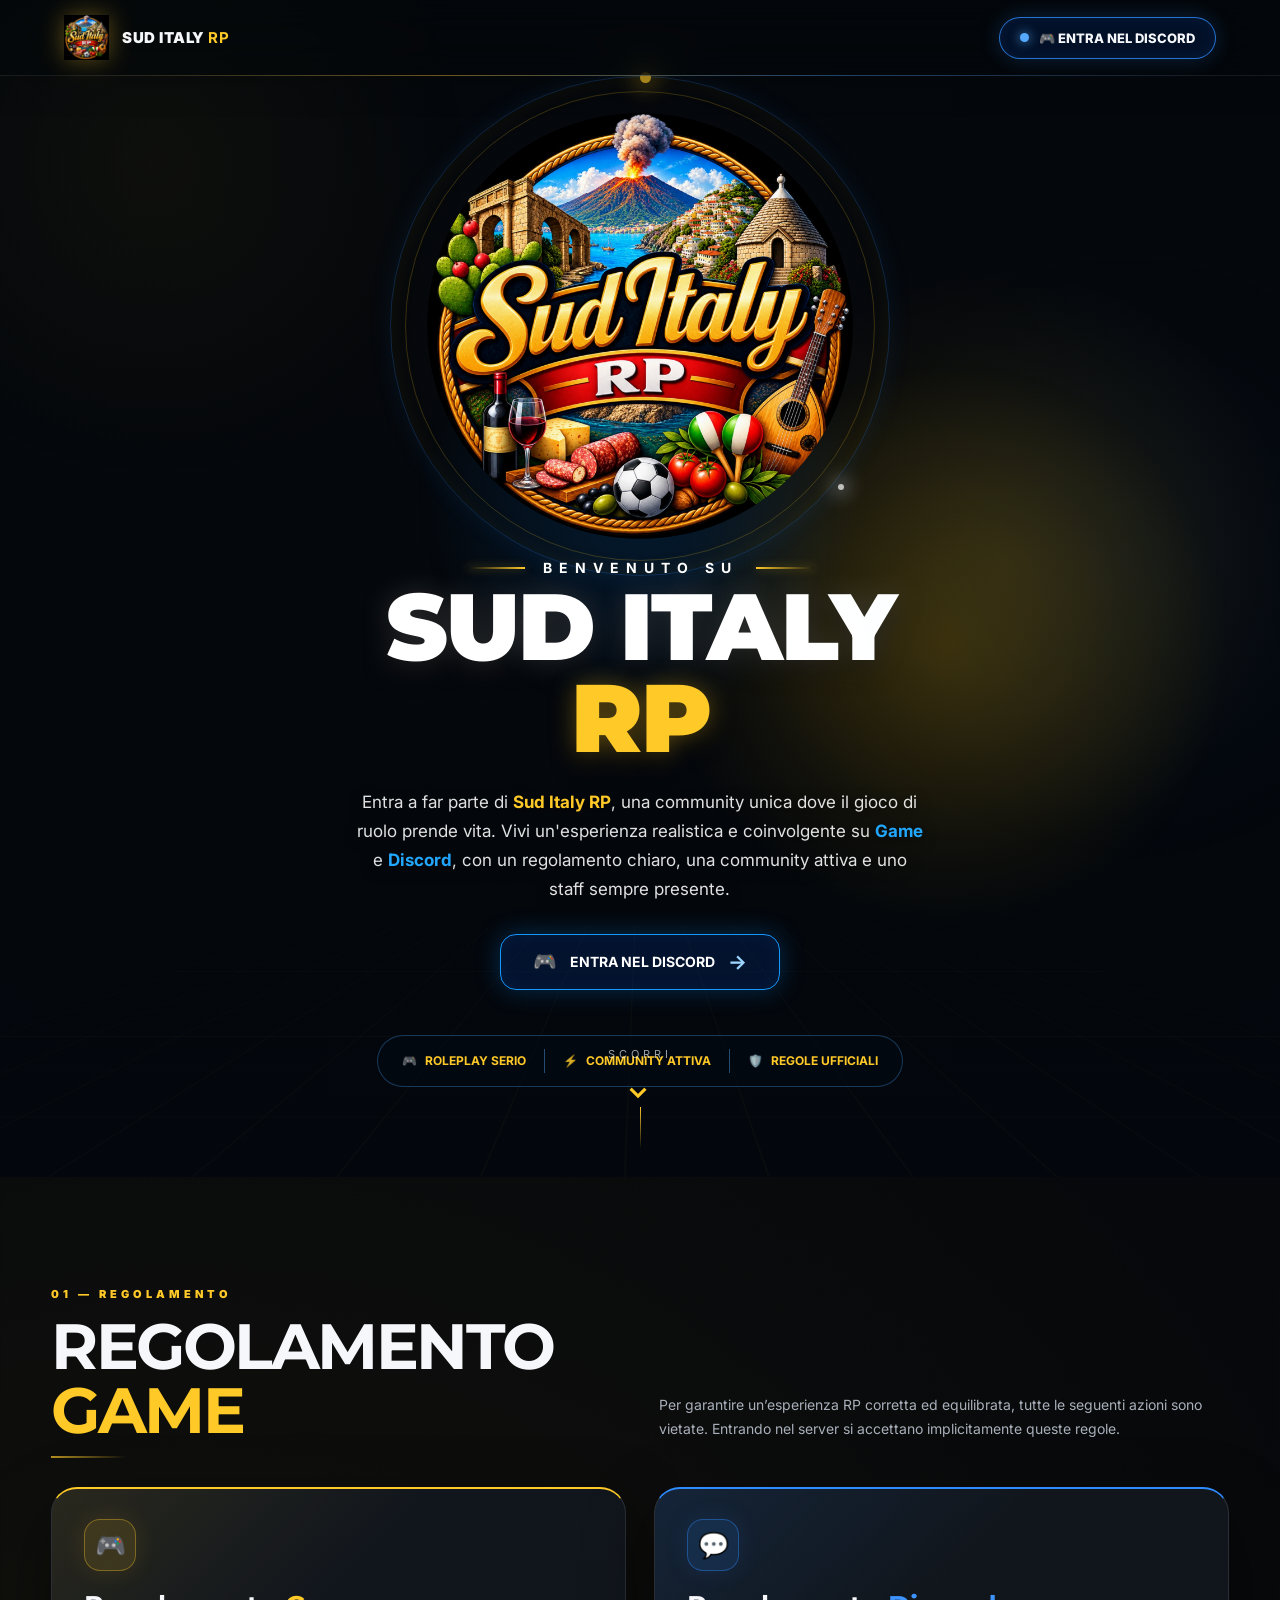
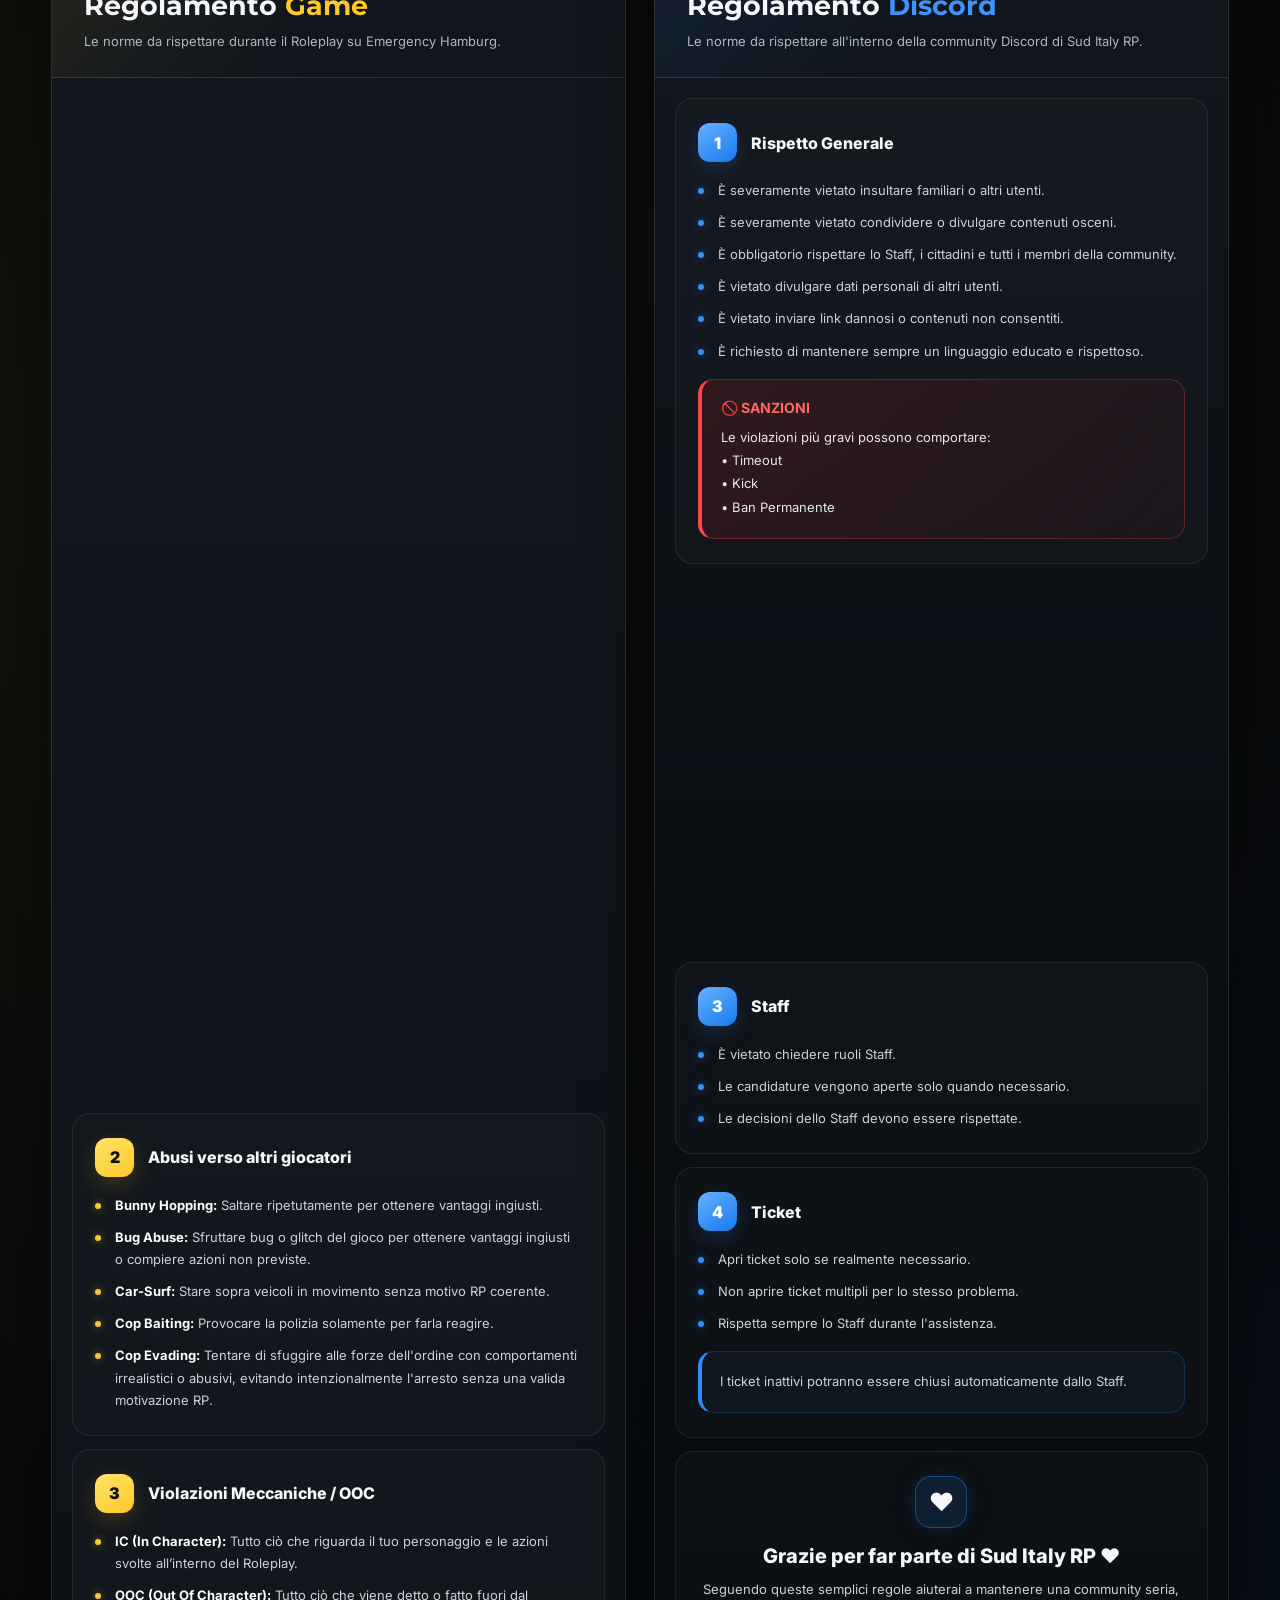
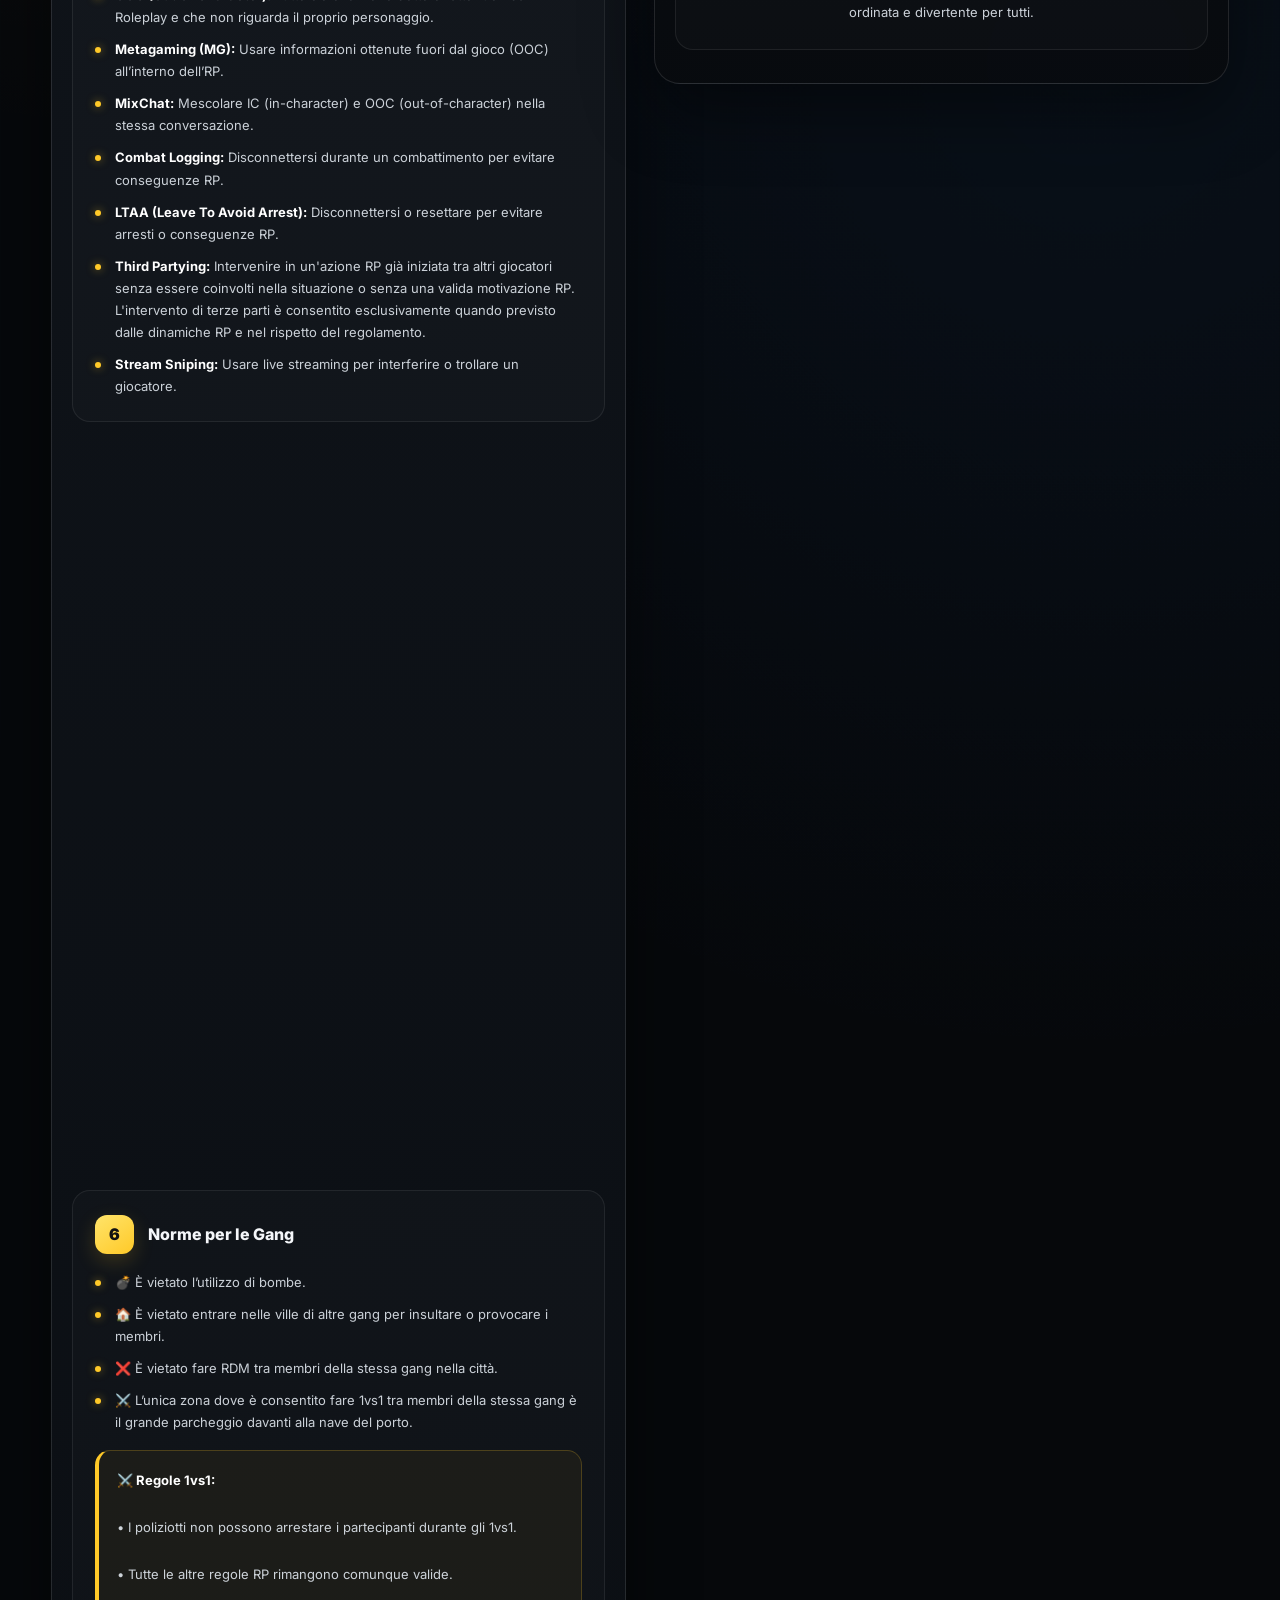
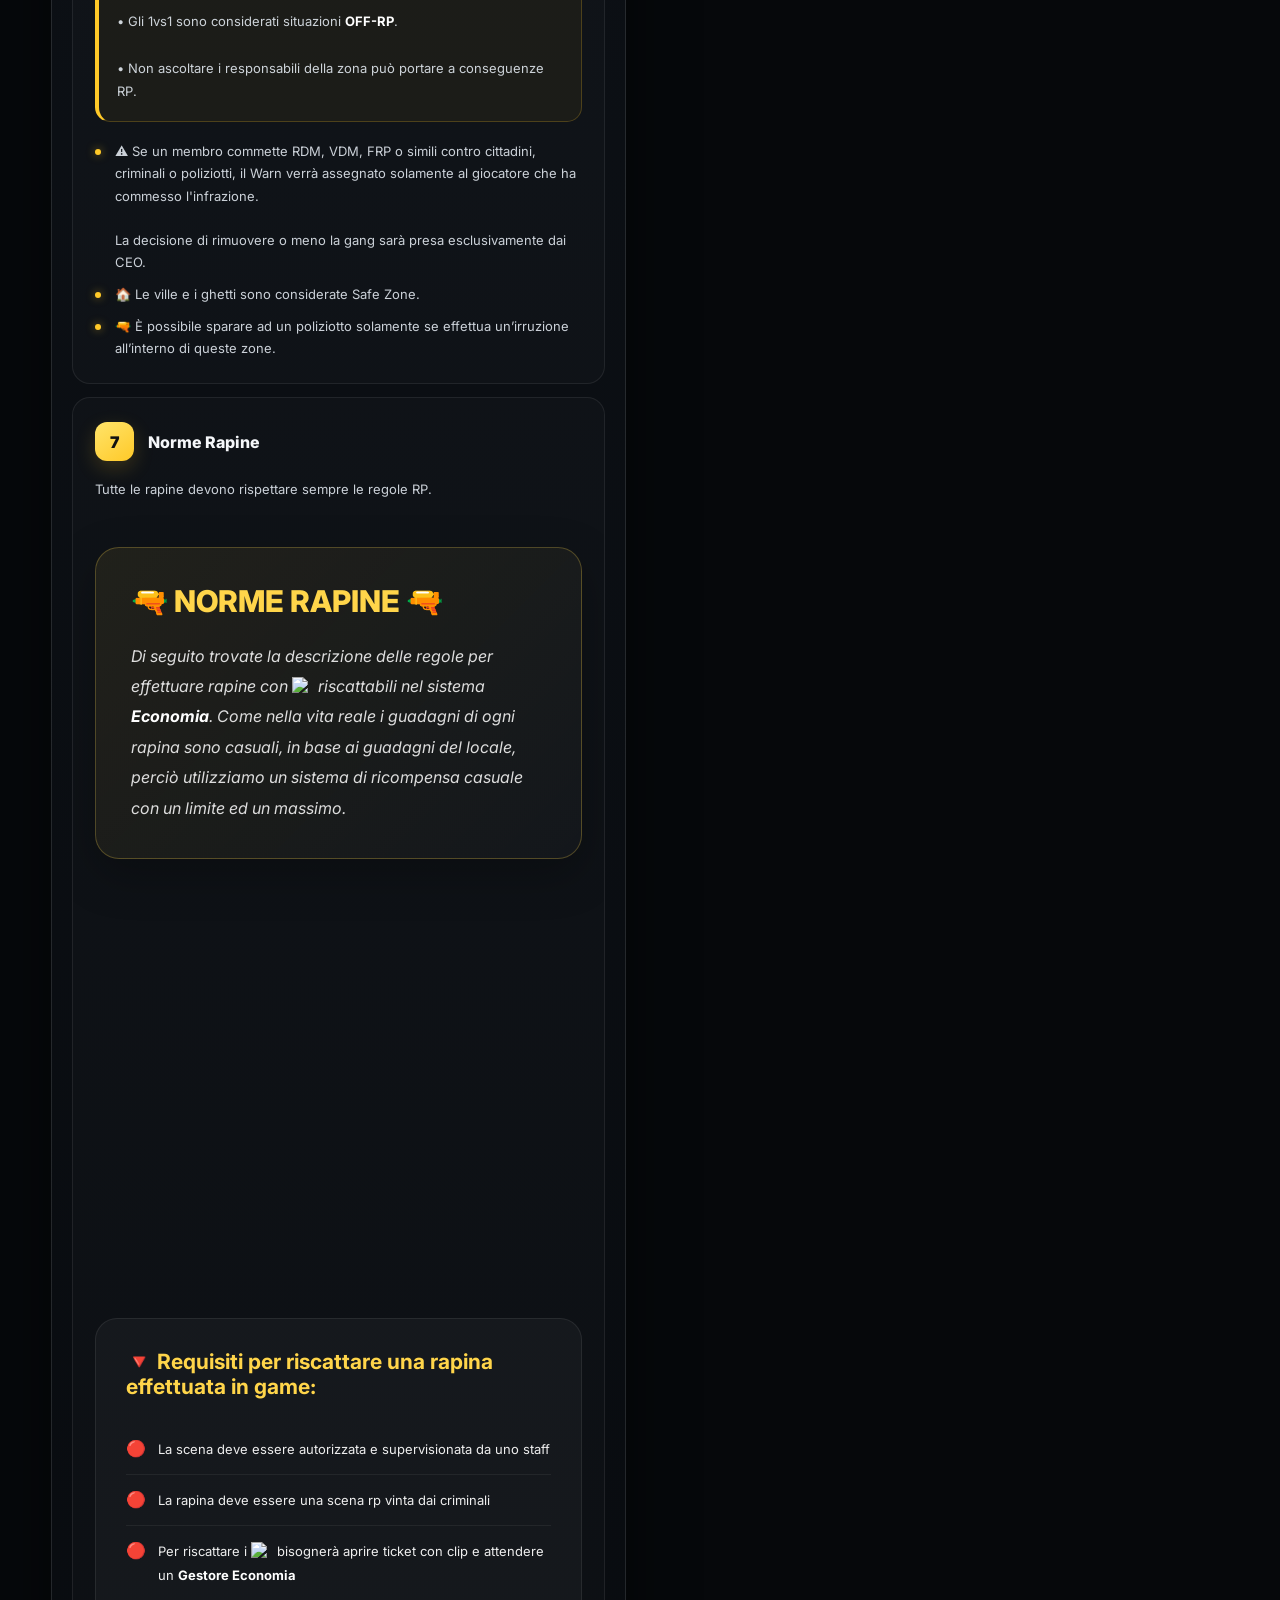
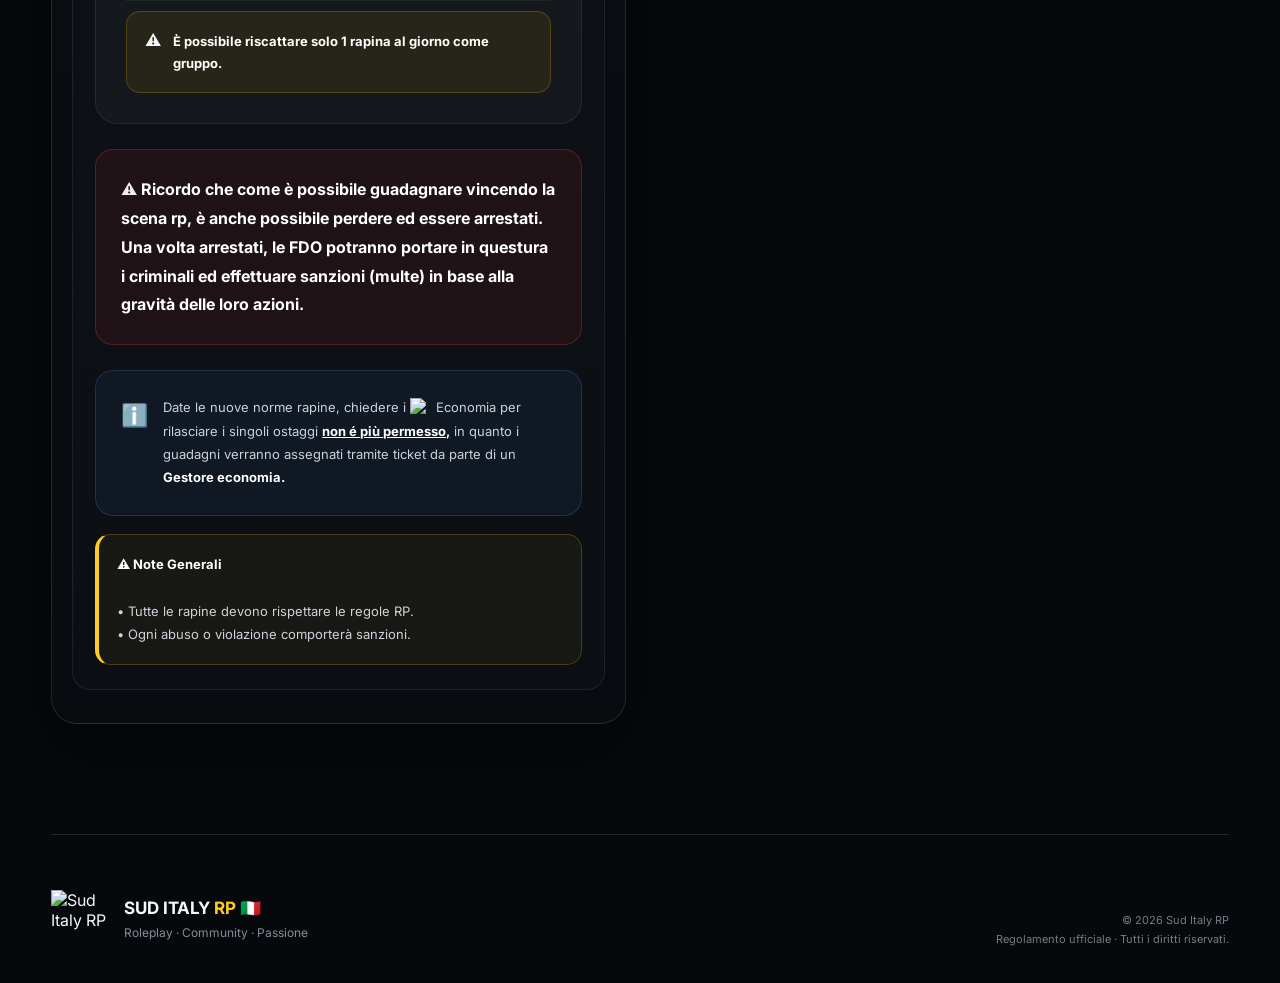
==== commit a0088131: "Rename index_sud_italy_rp_completo.html to index.html" ====
--- a/index.html
+++ b/index.html
@@ -98,17 +98,15 @@
   min-height:100svh;
   position:relative;
   display:flex;
-  align-items:flex-start;
+  align-items:center;
   overflow:hidden;
   isolation:isolate;
   background:
-    linear-gradient(180deg,rgba(3,6,11,.08) 0%,rgba(3,6,11,.08) 38%,rgba(3,6,11,.82) 67%,#06080b 100%),
-    linear-gradient(90deg,rgba(3,6,11,.35),transparent 25%,transparent 75%,rgba(3,6,11,.35)),
-    url("[data-uri]");
-  background-repeat:no-repeat;
-  background-position:center 76px,center,center 76px;
-  background-size:100% auto,100% 100%,auto 650px;
-  background-color:#06080b;
+    linear-gradient(90deg,rgba(4,6,9,.93) 0%,rgba(4,6,9,.76) 37%,rgba(4,6,9,.27) 68%,rgba(4,6,9,.65) 100%),
+    linear-gradient(0deg,rgba(4,6,9,.82),transparent 50%,rgba(4,6,9,.55)),
+    url("https://cdn.discordapp.com/attachments/1420059113462960229/1530641651607933008/file_00000000463081f4b60ce751997abd67.png?ex=6a66509f&is=6a64ff1f&hm=4720bd94e7e6c2d7d023f728d6140e3d241c696d8509a33bea3327885c4724c6&");
+  background-size:cover;
+  background-position:center;
 }
 .hero:after{
   content:"";
@@ -128,121 +126,99 @@
   animation:gridMove 16s linear infinite;
 }
 .hero-inner{
-  width:min(980px,92%);
+  width:min(1380px,90%);
   margin:0 auto;
-  padding-top:560px;
-  padding-bottom:125px;
-  display:flex;
-  flex-direction:column;
+  padding-top:76px;
+  display:grid;
+  grid-template-columns:1fr 1fr;
   align-items:center;
-  text-align:center;
-  position:relative;
-  z-index:3;
-}
-.hero-copy{
-  position:relative;
-  z-index:3;
-  width:100%;
-}
-.hero-welcome{
-  display:flex;
-  align-items:center;
-  justify-content:center;
-  gap:18px;
-  color:#f3f5f8;
-  font-size:14px;
-  font-weight:700;
-  letter-spacing:7px;
+  gap:40px;
+}
+.hero-copy{position:relative;z-index:3}
+.eyebrow{
+  display:inline-flex;align-items:center;gap:9px;
+  padding:9px 14px;
+  border:1px solid rgba(255,201,40,.38);
+  background:rgba(0,0,0,.38);
+  border-radius:999px;
+  color:#ffe27a;
+  font-size:11px;font-weight:900;
+  letter-spacing:3px;
   text-transform:uppercase;
-  margin-bottom:18px;
+  margin-bottom:25px;
   animation:rise .9s .1s both;
 }
-.hero-welcome:before,.hero-welcome:after{
-  content:"";
-  width:76px;
-  height:2px;
-  background:linear-gradient(90deg,transparent,var(--gold));
-  box-shadow:0 0 12px rgba(255,201,40,.35);
-}
-.hero-welcome:after{
-  background:linear-gradient(90deg,var(--gold),transparent);
-}
-.eyebrow{display:none}
+.eyebrow i{width:7px;height:7px;border-radius:50%;background:var(--gold);box-shadow:0 0 14px var(--gold)}
 h1{
   font-family:Montserrat,Inter,sans-serif;
-  font-size:clamp(58px,7.5vw,104px);
-  line-height:.9;
+  font-size:clamp(48px,6.7vw,96px);
+  line-height:.92;
   letter-spacing:-4px;
-  margin-bottom:27px;
+  margin-bottom:25px;
   animation:rise .9s .2s both;
 }
 h1 .white{display:block}
 h1 .gold{
-  display:block;
-  color:var(--gold);
-  text-shadow:0 0 35px rgba(255,201,40,.32);
-  font-size:.92em;
-  margin-top:8px;
+  display:block;color:var(--gold);
+  text-shadow:0 0 35px rgba(255,201,40,.27);
 }
 .hero-copy>p{
-  max-width:700px;
-  margin:0 auto;
-  color:#e1e5ea;
+  max-width:610px;
+  color:#d2d7dd;
   font-size:17px;
-  line-height:1.72;
+  line-height:1.8;
   animation:rise .9s .3s both;
 }
-.hero-copy>p strong:first-child{color:var(--gold)}
 .hero-note{
-  width:min(720px,100%);
-  margin:38px auto 0;
-  padding:14px 20px;
-  display:flex;
-  justify-content:center;
-  gap:0;
-  flex-wrap:wrap;
-  border:1px solid rgba(47,140,255,.28);
-  border-radius:999px;
-  background:rgba(2,8,16,.48);
-  box-shadow:0 12px 45px rgba(0,0,0,.28),inset 0 0 25px rgba(47,140,255,.035);
-  backdrop-filter:blur(10px);
-  animation:rise .9s .5s both;
+  margin-top:27px;
+  display:flex;gap:22px;flex-wrap:wrap;
+  animation:rise .9s .4s both;
 }
 .hero-note span{
-  color:#edf1f5;
-  font-size:12px;
-  font-weight:800;
-  display:flex;
-  align-items:center;
-  gap:8px;
-  padding:0 23px;
-  white-space:nowrap;
-}
-.hero-note span+span{border-left:1px solid rgba(255,255,255,.14)}
+  color:#dfe4ea;font-size:12px;font-weight:700;
+  display:flex;align-items:center;gap:8px;
+}
 .hero-note b{color:var(--gold)}
-.hero-cta{
-  display:inline-flex;
-  align-items:center;
-  justify-content:center;
-  gap:13px;
-  margin-top:35px;
-  padding:15px 30px;
-  border:2px solid #168cff;
-  border-radius:999px;
-  color:#fff;
-  background:rgba(0,110,255,.12);
-  box-shadow:0 0 28px rgba(47,140,255,.35),inset 0 0 18px rgba(47,140,255,.08);
-  font-size:14px;
-  font-weight:900;
-  transition:.3s;
-  animation:rise .9s .4s both;
-}
-.hero-cta:hover{
-  transform:translateY(-3px);
-  box-shadow:0 0 42px rgba(47,140,255,.58),inset 0 0 22px rgba(47,140,255,.12);
-}
-.hero-cta .arrow{font-size:20px;line-height:1}
-.hero-logo-area{display:none}
+.hero-logo-area{
+  min-height:620px;
+  display:flex;align-items:center;justify-content:center;
+  position:relative;
+  animation:logoIn 1.2s .15s both;
+}
+.logo-orbit{
+  position:absolute;
+  width:min(570px,90vw);height:min(570px,90vw);
+  border:1px solid rgba(255,201,40,.28);
+  border-radius:50%;
+  box-shadow:0 0 70px rgba(255,180,0,.08);
+  animation:spin 18s linear infinite;
+}
+.logo-orbit:before,.logo-orbit:after{
+  content:"";position:absolute;border-radius:50%;
+}
+.logo-orbit:before{
+  width:11px;height:11px;top:-5px;left:50%;
+  background:var(--gold);box-shadow:0 0 22px 6px rgba(255,201,40,.45);
+}
+.logo-orbit:after{
+  width:6px;height:6px;right:9%;bottom:17%;
+  background:#fff;box-shadow:0 0 18px 5px rgba(255,255,255,.5);
+}
+.logo-ring{
+  position:absolute;
+  width:min(500px,79vw);height:min(500px,79vw);
+  border:1px solid rgba(255,255,255,.08);
+  border-radius:50%;
+  animation:spinReverse 25s linear infinite;
+}
+.hero-logo{
+  width:min(500px,78vw);
+  max-height:500px;
+  object-fit:contain;
+  position:relative;z-index:2;
+  filter:drop-shadow(0 0 25px rgba(255,201,40,.28)) drop-shadow(0 35px 35px rgba(0,0,0,.65));
+  animation:float 4.5s ease-in-out infinite;
+}
 .scroll{
   position:absolute;bottom:28px;left:50%;transform:translateX(-50%);
   font-size:10px;letter-spacing:3px;color:#aeb5bd;
@@ -424,9 +400,13 @@
 
 /* responsive */
 @media(max-width:980px){
-  .hero-inner{width:min(920px,92%);text-align:center;padding-top:560px}
+  .hero-inner{grid-template-columns:1fr;text-align:center;padding-top:115px}
   .hero-copy>p{margin:auto}
   .hero-note{justify-content:center}
+  .hero-logo-area{min-height:430px;order:-1}
+  .hero-logo{width:min(390px,78vw)}
+  .logo-orbit{width:min(440px,88vw);height:min(440px,88vw)}
+  .logo-ring{width:min(385px,77vw);height:min(385px,77vw)}
   .reg-grid{grid-template-columns:1fr}
   .section-head{display:block}
   .section-desc{margin-top:18px}
@@ -436,17 +416,13 @@
   .brand img{width:38px;height:38px}
   .brand span{font-size:13px}
   .discord-top{padding:10px 13px;font-size:11px}
-  .hero-inner{width:91%;padding-top:445px;padding-bottom:105px}
-  .hero{background-position:center 64px,center,center 64px;background-size:100% 100%,100% 100%,auto 570px}
-  .hero-welcome{font-size:11px;letter-spacing:5px;gap:10px}
-  .hero-welcome:before,.hero-welcome:after{width:42px}
-  h1{font-size:53px;letter-spacing:-2.5px;margin-bottom:23px}
-  .hero-copy>p{font-size:14px;line-height:1.7}
-  .hero-cta{margin-top:28px;padding:14px 23px;font-size:12px}
-  .hero-note{margin-top:28px;padding:13px 7px;border-radius:22px}
-  .hero-note span{font-size:10px;padding:4px 10px}
-  .hero-note span+span{border-left:1px solid rgba(255,255,255,.13)}
-  .scroll{bottom:22px}
+  .hero-inner{width:90%;padding-top:90px}
+  h1{font-size:49px;letter-spacing:-2.5px}
+  .hero-copy>p{font-size:14px}
+  .hero-logo-area{min-height:330px}
+  .hero-logo{width:300px}
+  .logo-orbit{width:330px;height:330px}
+  .logo-ring{width:290px;height:290px}
   .section{padding-top:75px}
   .section-title{font-size:38px}
   .panel-top{padding:24px 20px}
@@ -717,13 +693,286 @@
 }
 </style>
 
+<style id="sud-italy-hero-final">
+/* =========================================================
+   HERO FINALE — SOLO INTRODUZIONE
+   ========================================================= */
+.hero{
+  min-height:100svh !important;
+  display:flex !important;
+  align-items:center !important;
+  justify-content:center !important;
+  padding-top:76px !important;
+  background:
+    linear-gradient(0deg,rgba(3,7,13,.94) 0%,rgba(3,7,13,.52) 34%,rgba(3,7,13,.12) 70%,rgba(3,7,13,.48) 100%),
+    linear-gradient(90deg,rgba(3,7,13,.35),rgba(3,7,13,.04) 50%,rgba(3,7,13,.35)),
+    url("https://cdn.discordapp.com/attachments/1420059113462960229/1530641651607933008/file_00000000463081f4b60ce751997abd67.png?ex=6a66509f&is=6a64ff1f&hm=4720bd94e7e6c2d7d023f728d6140e3d241c696d8509a33bea3327885c4724c6&") center/cover no-repeat !important;
+}
+
+.hero:after{
+  background:
+    radial-gradient(circle at 50% 42%,rgba(0,132,255,.16),transparent 24%),
+    radial-gradient(circle at 74% 55%,rgba(255,190,0,.16),transparent 25%) !important;
+}
+
+.hero-inner{
+  width:min(980px,92%) !important;
+  margin:0 auto !important;
+  padding:35px 0 90px !important;
+  display:flex !important;
+  flex-direction:column !important;
+  align-items:center !important;
+  justify-content:center !important;
+  gap:0 !important;
+  text-align:center !important;
+}
+
+.hero-logo-area{
+  width:100% !important;
+  min-height:0 !important;
+  height:auto !important;
+  display:flex !important;
+  align-items:center !important;
+  justify-content:center !important;
+  position:relative !important;
+  margin:0 0 18px !important;
+  order:0 !important;
+}
+
+.hero-logo{
+  width:min(430px,72vw) !important;
+  height:auto !important;
+  max-height:none !important;
+  object-fit:contain !important;
+  position:relative !important;
+  z-index:2 !important;
+  border-radius:50% !important;
+  clip-path:circle(49.5% at 50% 50%) !important;
+  filter:
+    drop-shadow(0 0 22px rgba(0,140,255,.38))
+    drop-shadow(0 0 32px rgba(255,190,0,.28))
+    drop-shadow(0 25px 30px rgba(0,0,0,.72)) !important;
+  transform:none !important;
+  animation:heroLogoIn .9s ease-out both !important;
+}
+
+.logo-orbit{
+  width:min(500px,82vw) !important;
+  aspect-ratio:1 !important;
+  height:auto !important;
+  border-radius:50% !important;
+  border:1px solid rgba(47,140,255,.32) !important;
+  box-shadow:0 0 28px rgba(47,140,255,.12),inset 0 0 30px rgba(255,201,40,.08) !important;
+  position:absolute !important;
+  z-index:1 !important;
+  pointer-events:none !important;
+}
+
+.logo-ring{
+  width:min(470px,78vw) !important;
+  aspect-ratio:1 !important;
+  height:auto !important;
+  border-radius:50% !important;
+  border:1px solid rgba(255,201,40,.22) !important;
+  position:absolute !important;
+  z-index:1 !important;
+  pointer-events:none !important;
+}
+
+.welcome-line{
+  display:flex;
+  align-items:center;
+  justify-content:center;
+  gap:18px;
+  margin:0 auto 10px;
+  color:#fff;
+  font-size:14px;
+  letter-spacing:7px;
+  font-weight:800;
+  text-transform:uppercase;
+  text-shadow:0 0 18px rgba(255,255,255,.16);
+  animation:rise .8s .12s both;
+}
+
+.welcome-line span{
+  display:block;
+  width:58px;
+  height:2px;
+  background:linear-gradient(90deg,transparent,#ffc928);
+  box-shadow:0 0 10px rgba(255,201,40,.45);
+}
+.welcome-line span:last-child{
+  background:linear-gradient(90deg,#ffc928,transparent);
+}
+
+.hero-copy h1{
+  margin:0 !important;
+  display:flex !important;
+  flex-direction:column !important;
+  align-items:center !important;
+  line-height:.88 !important;
+  letter-spacing:-2px !important;
+  font-size:clamp(54px,8vw,94px) !important;
+  font-weight:950 !important;
+  text-shadow:0 8px 30px rgba(0,0,0,.7) !important;
+}
+
+.hero-copy h1 .white{
+  color:#fff !important;
+  text-shadow:0 0 28px rgba(255,255,255,.16),0 8px 24px rgba(0,0,0,.72) !important;
+}
+.hero-copy h1 .gold{
+  color:#ffc928 !important;
+  font-size:1.02em !important;
+  margin-top:7px !important;
+  text-shadow:0 0 25px rgba(255,201,40,.35),0 8px 24px rgba(0,0,0,.7) !important;
+}
+
+.hero-copy>p{
+  width:min(700px,94%) !important;
+  margin:28px auto 0 !important;
+  color:rgba(255,255,255,.88) !important;
+  font-size:17px !important;
+  line-height:1.7 !important;
+  text-shadow:0 3px 14px rgba(0,0,0,.8) !important;
+  animation:rise .8s .28s both;
+}
+.hero-copy>p strong:first-child{color:#ffc928 !important}
+.hero-copy>p strong:nth-of-type(2),
+.hero-copy>p strong:nth-of-type(3){color:#22a7ff !important}
+
+.hero-discord{
+  display:inline-flex;
+  align-items:center;
+  justify-content:center;
+  gap:13px;
+  margin:30px auto 0;
+  padding:15px 28px;
+  min-width:280px;
+  border:1px solid #1598ff;
+  border-radius:16px;
+  background:rgba(0,91,255,.14);
+  color:#fff;
+  box-shadow:
+    0 0 25px rgba(0,140,255,.28),
+    inset 0 0 18px rgba(0,140,255,.08);
+  font-size:14px;
+  transition:.3s ease;
+  animation:rise .8s .38s both;
+}
+.hero-discord span{font-size:19px}
+.hero-discord>strong{font-size:20px;color:#9bd5ff}
+.hero-discord:hover{
+  transform:translateY(-3px);
+  box-shadow:0 0 38px rgba(0,140,255,.5),inset 0 0 20px rgba(0,140,255,.12);
+}
+
+.hero-note{
+  display:flex !important;
+  align-items:center !important;
+  justify-content:center !important;
+  gap:18px !important;
+  margin:45px auto 0 !important;
+  padding:13px 24px !important;
+  width:max-content !important;
+  max-width:92% !important;
+  border:1px solid rgba(60,140,210,.38) !important;
+  border-radius:999px !important;
+  background:rgba(3,11,22,.54) !important;
+  backdrop-filter:blur(10px);
+  animation:rise .8s .5s both;
+}
+.hero-note span{
+  white-space:nowrap !important;
+  font-size:12px !important;
+  color:rgba(255,255,255,.84) !important;
+}
+.hero-note span b{color:#ffc928 !important}
+.hero-note i{
+  width:1px;
+  height:24px;
+  background:rgba(80,160,230,.45);
+}
+
+.scroll{
+  bottom:28px !important;
+  font-size:11px !important;
+  letter-spacing:4px !important;
+  color:rgba(255,255,255,.62) !important;
+  z-index:5 !important;
+}
+.scroll b{
+  display:block;
+  color:#ffc928;
+  font-size:28px;
+  line-height:.65;
+  margin-top:9px;
+  animation:scrollPulse 1.4s ease-in-out infinite;
+}
+
+@keyframes heroLogoIn{
+  from{opacity:0;transform:translateY(20px) scale(.92)}
+  to{opacity:1;transform:translateY(0) scale(1)}
+}
+@keyframes scrollPulse{
+  0%,100%{transform:translateY(0);opacity:.65}
+  50%{transform:translateY(7px);opacity:1}
+}
+
+@media(max-width:620px){
+  .hero{
+    min-height:100svh !important;
+    padding-top:65px !important;
+    background-position:center center !important;
+  }
+  .hero-inner{
+    width:94% !important;
+    padding:25px 0 75px !important;
+  }
+  .hero-logo{
+    width:min(350px,76vw) !important;
+    margin-bottom:5px !important;
+  }
+  .logo-orbit{width:min(385px,84vw) !important}
+  .logo-ring{width:min(365px,80vw) !important}
+  .welcome-line{
+    gap:10px;
+    font-size:10px;
+    letter-spacing:4px;
+  }
+  .welcome-line span{width:35px}
+  .hero-copy h1{
+    font-size:clamp(48px,15vw,72px) !important;
+  }
+  .hero-copy>p{
+    width:92% !important;
+    font-size:13px !important;
+    line-height:1.7 !important;
+    margin-top:23px !important;
+  }
+  .hero-discord{
+    margin-top:22px;
+    min-width:245px;
+    padding:13px 20px;
+    font-size:12px;
+  }
+  .hero-note{
+    gap:10px !important;
+    padding:10px 12px !important;
+    margin-top:27px !important;
+  }
+  .hero-note span{font-size:8px !important}
+  .hero-note i{height:18px}
+}
+</style>
+
 </head>
 
 <body>
 
 <header class="nav">
   <a class="brand" href="#top" aria-label="Sud Italy RP">
-    <img src="[data-uri]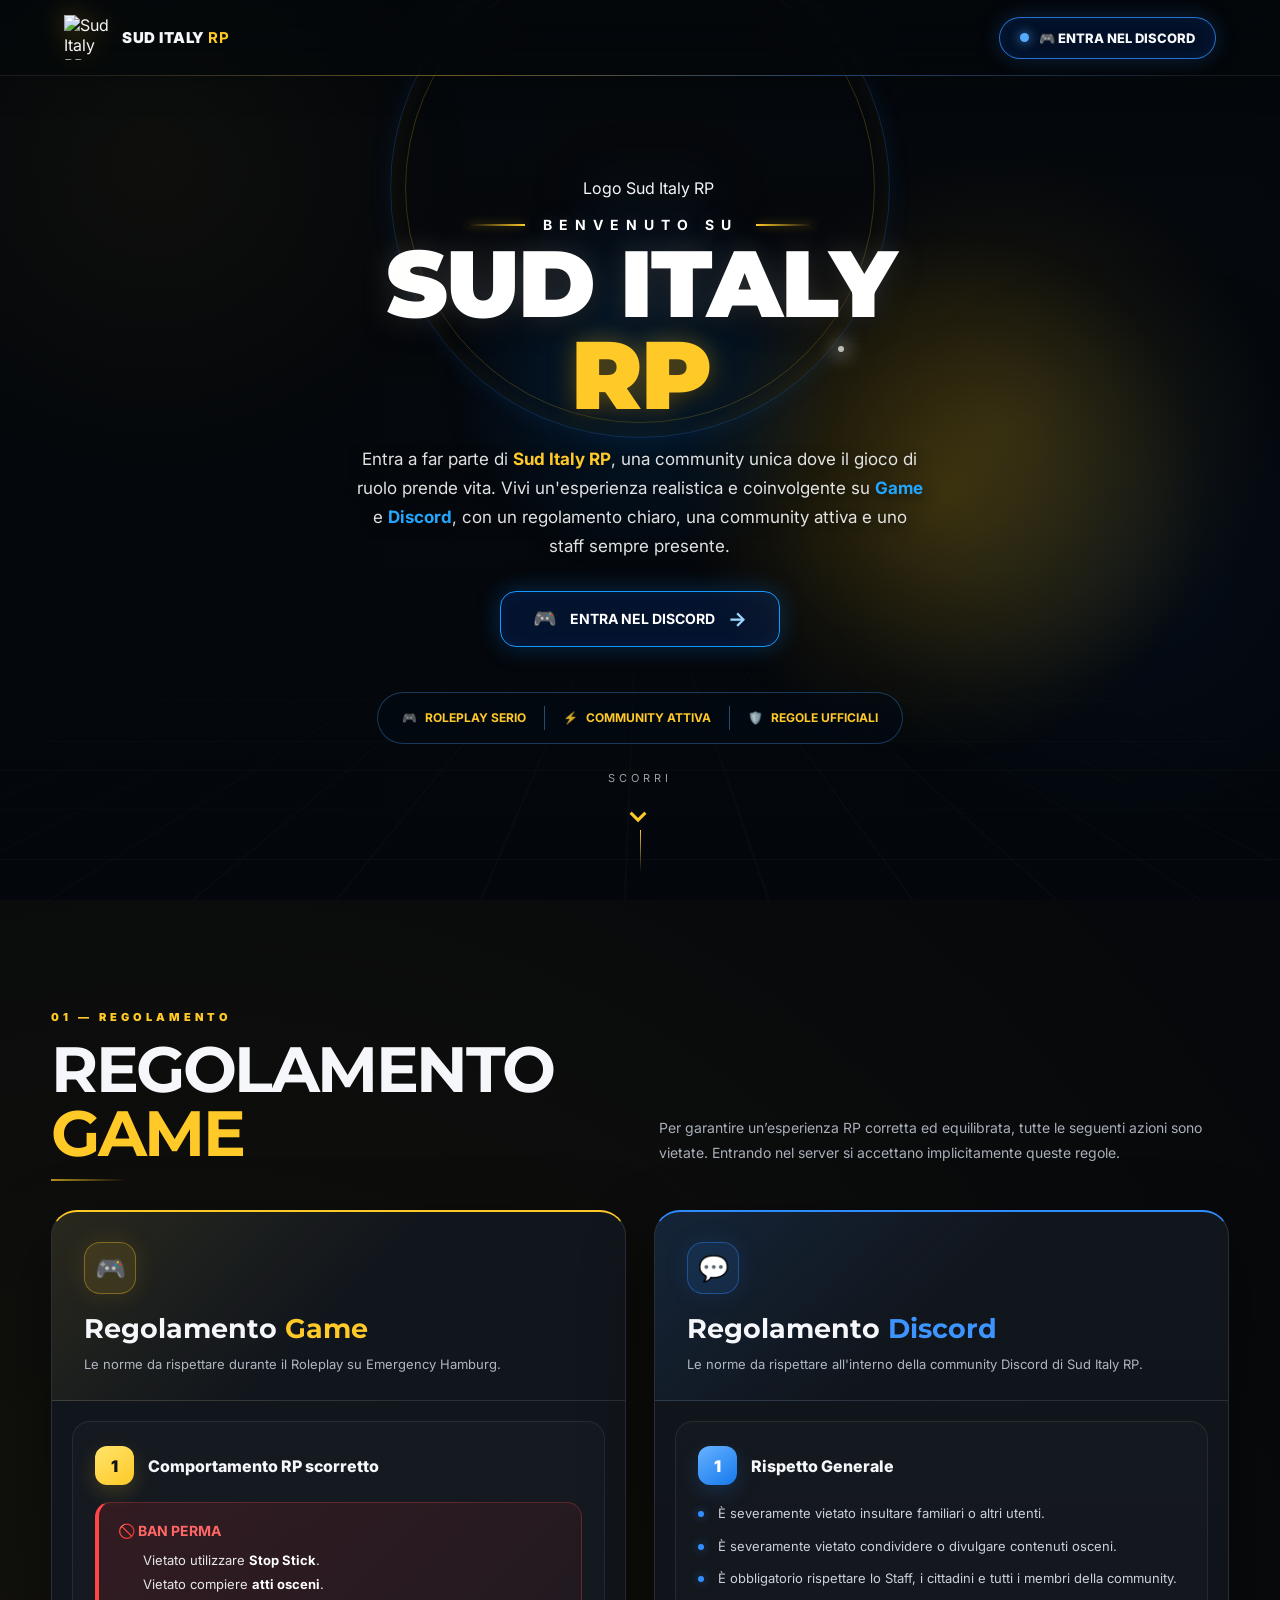
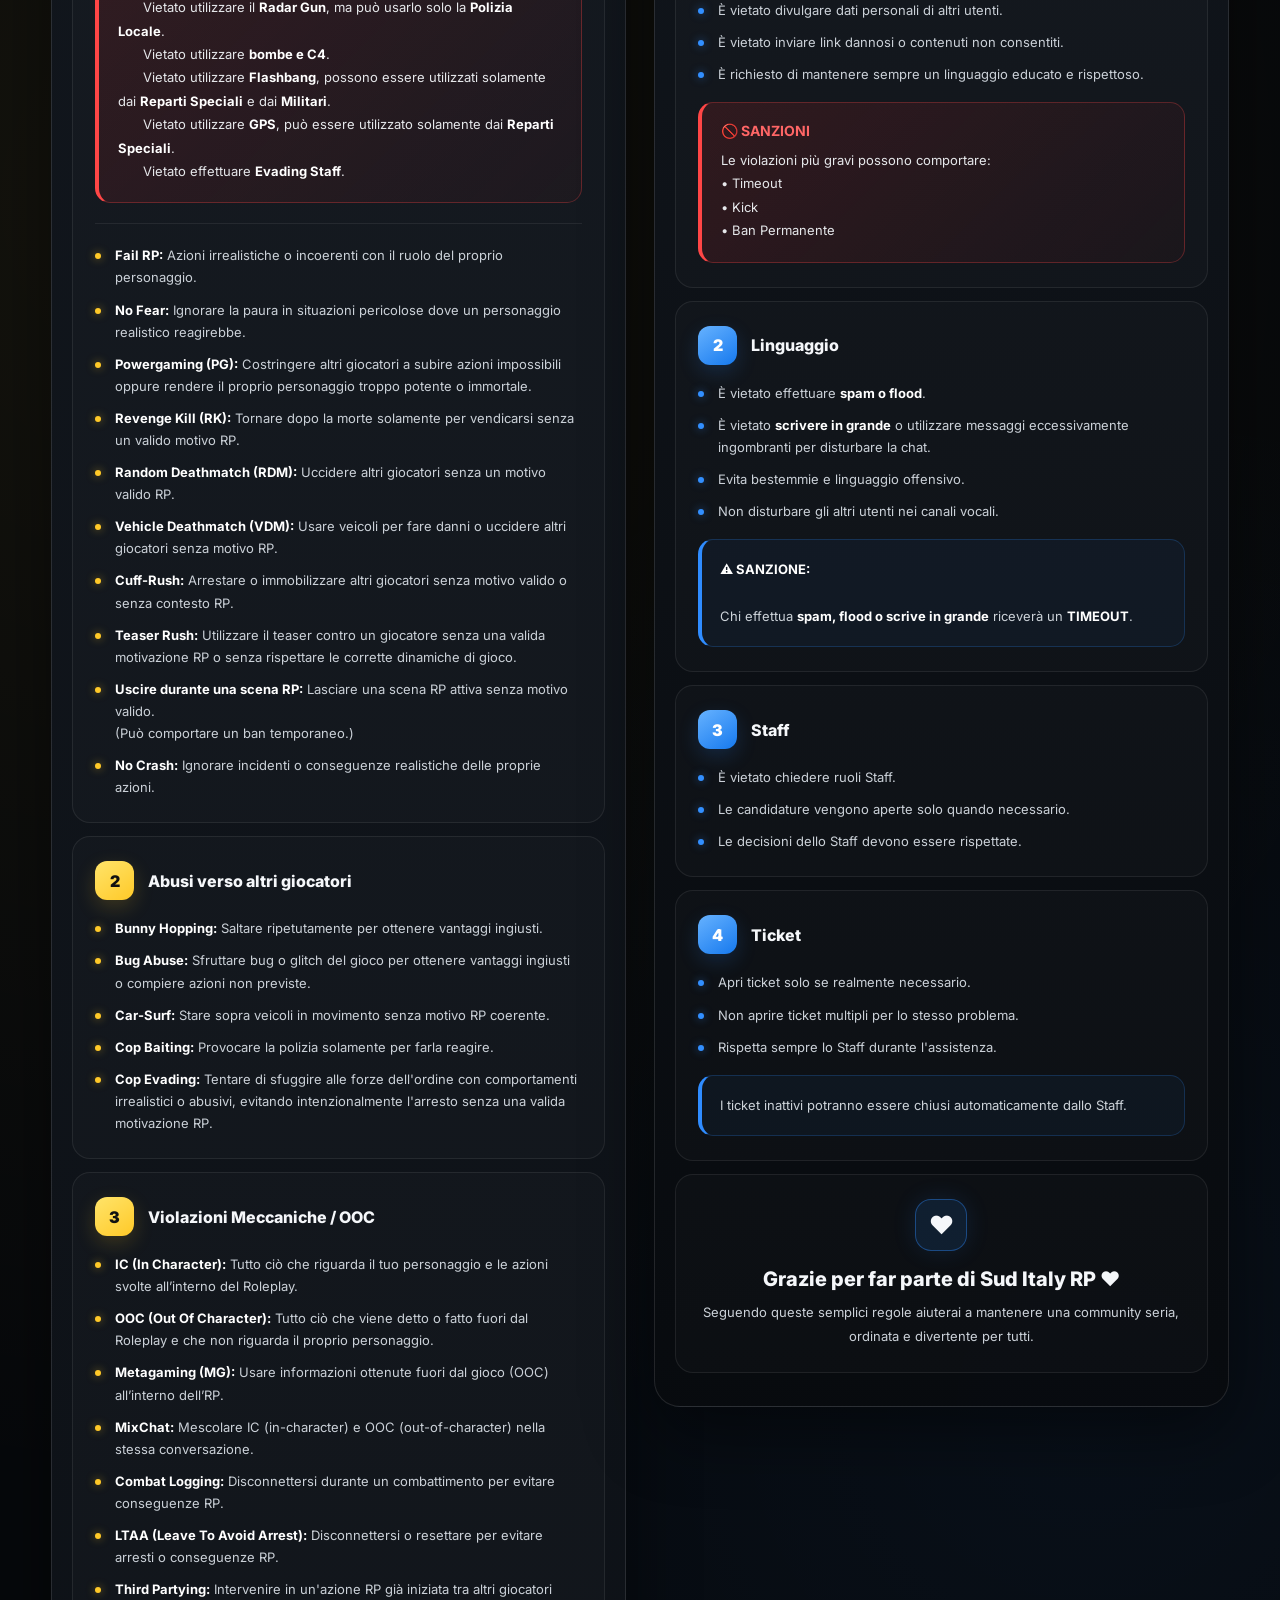
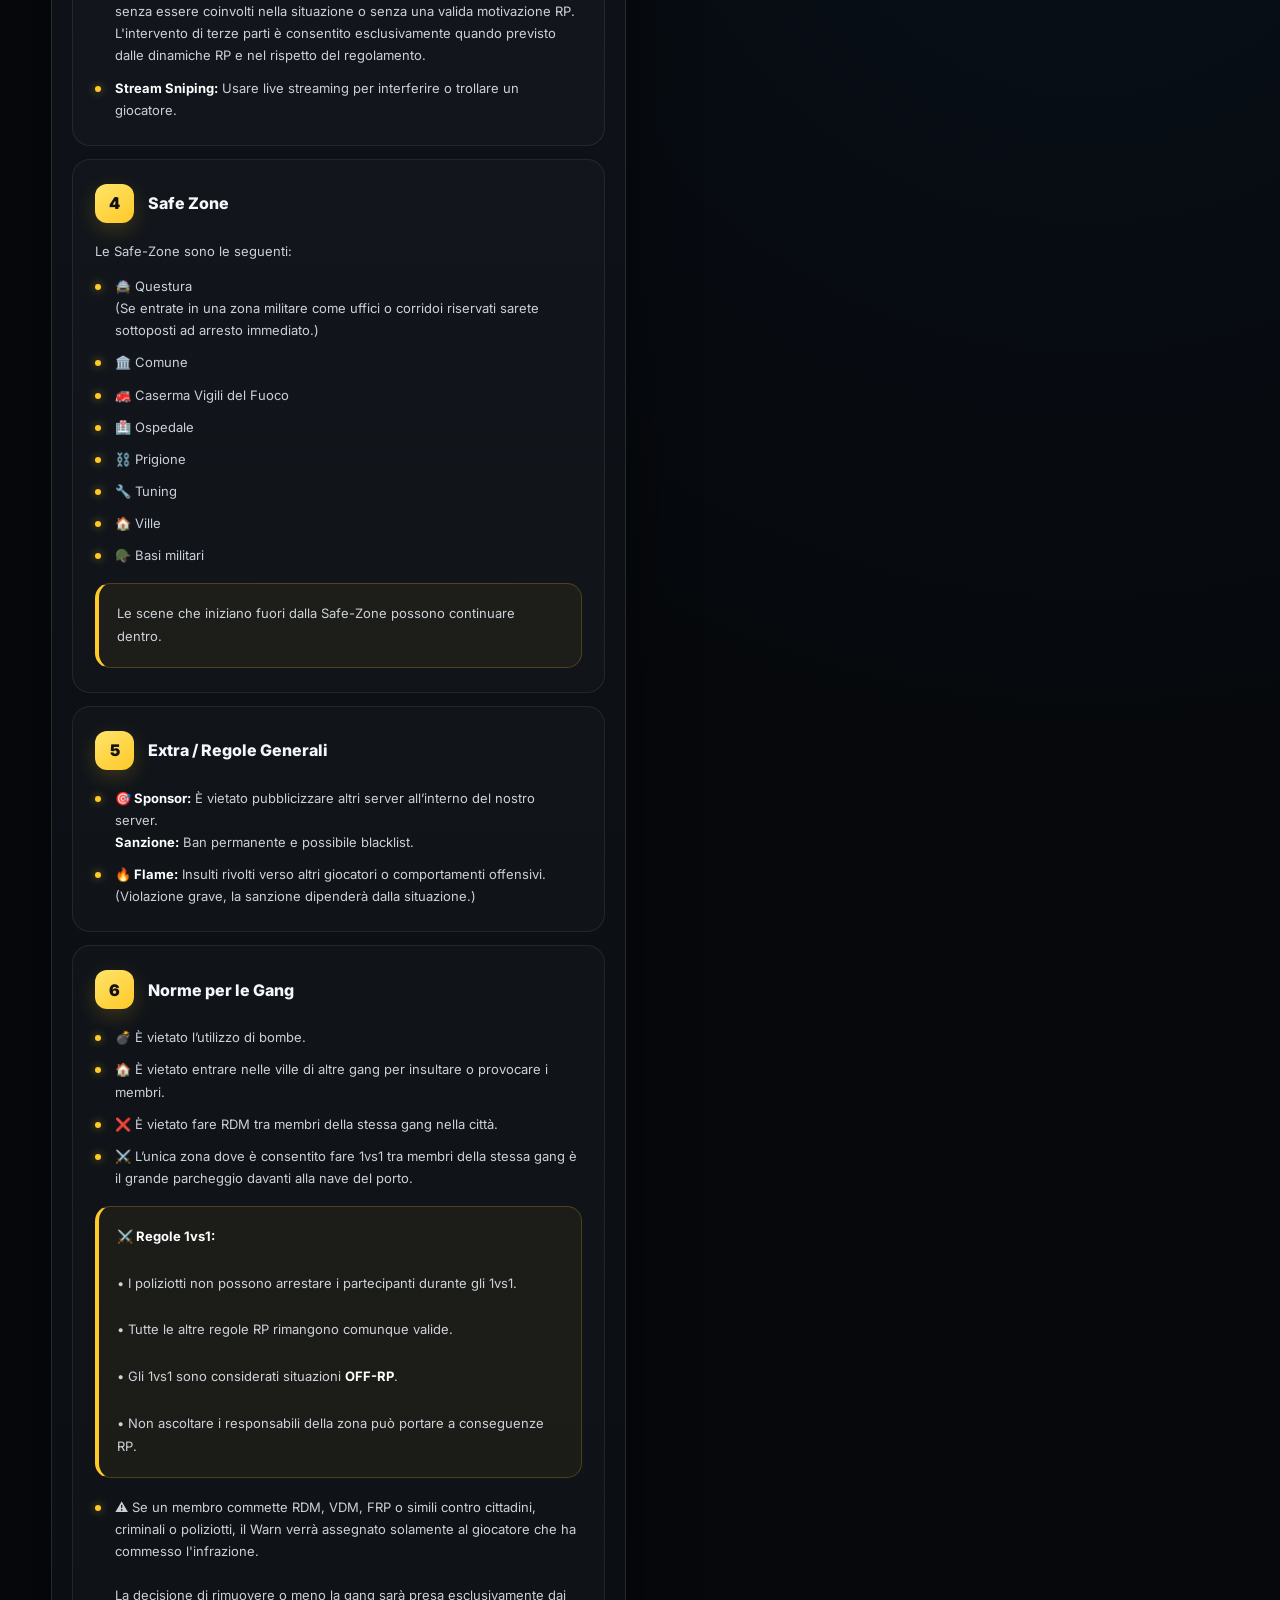
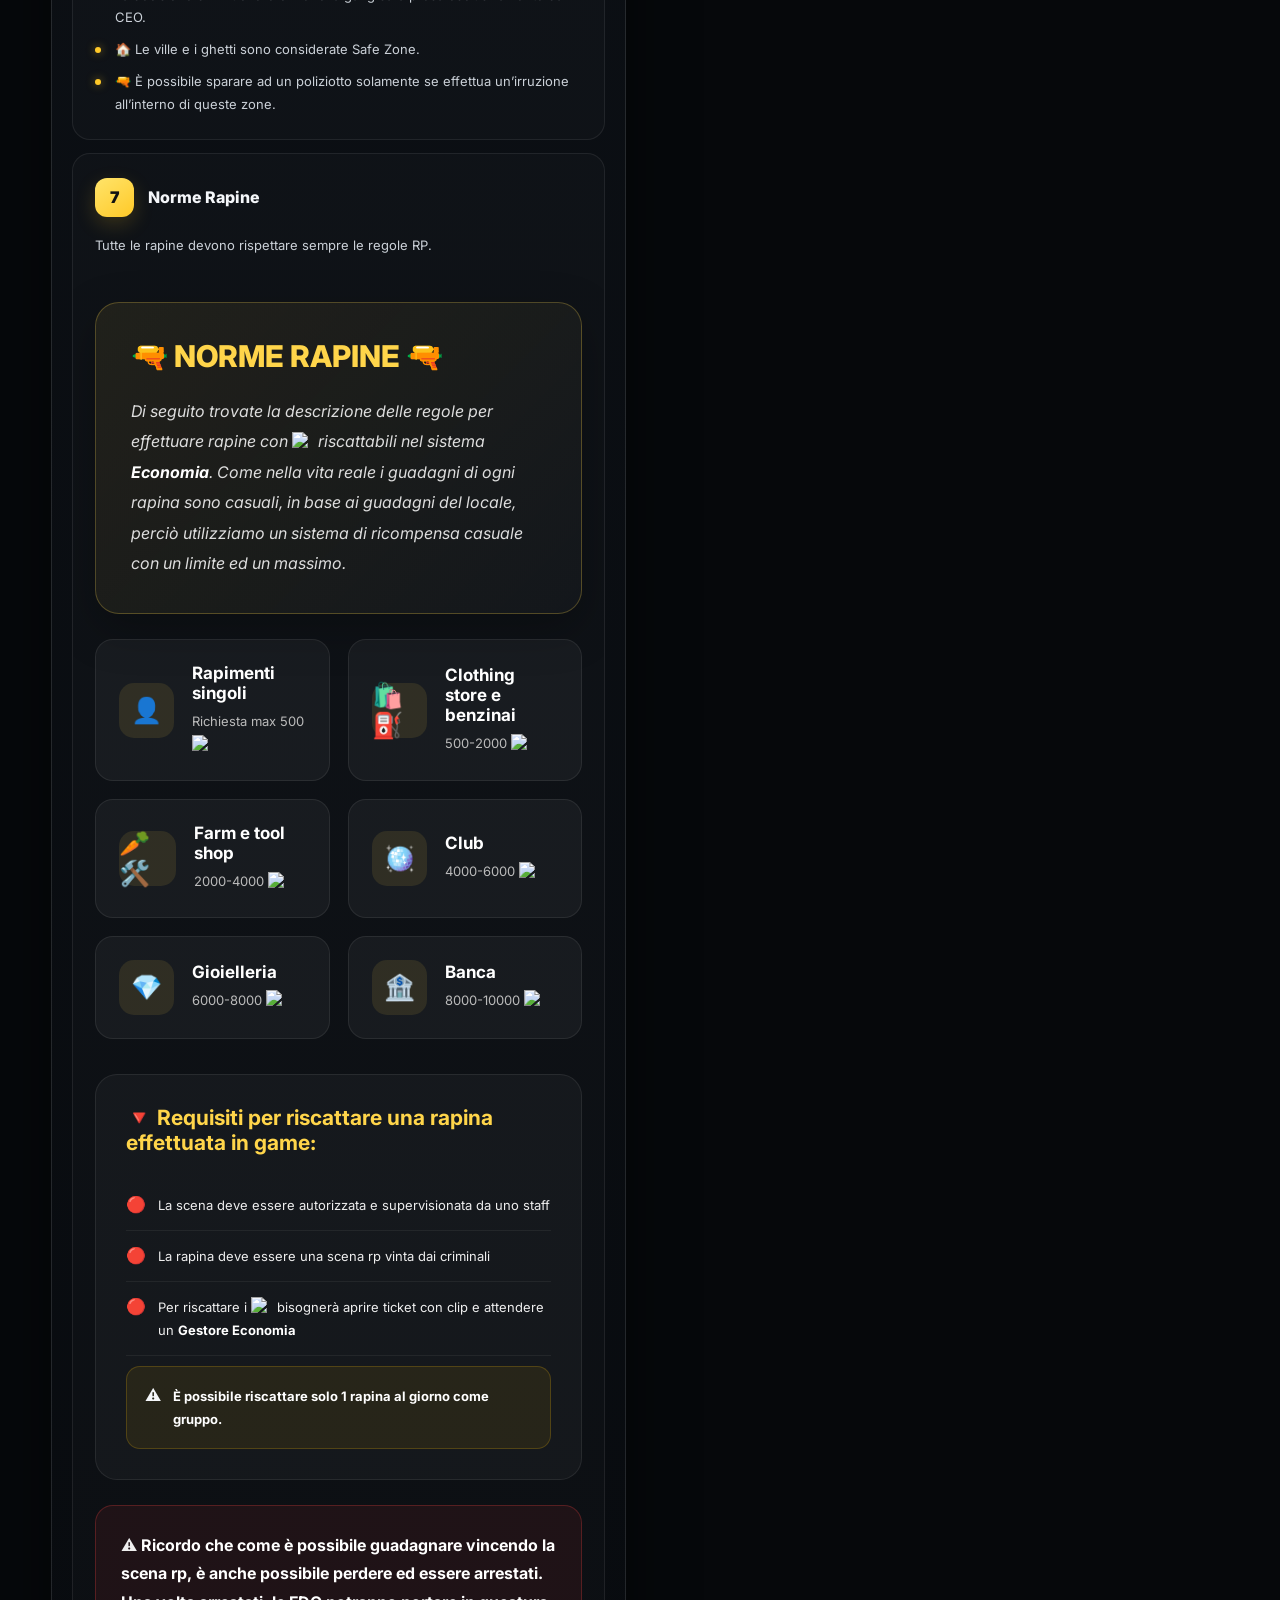
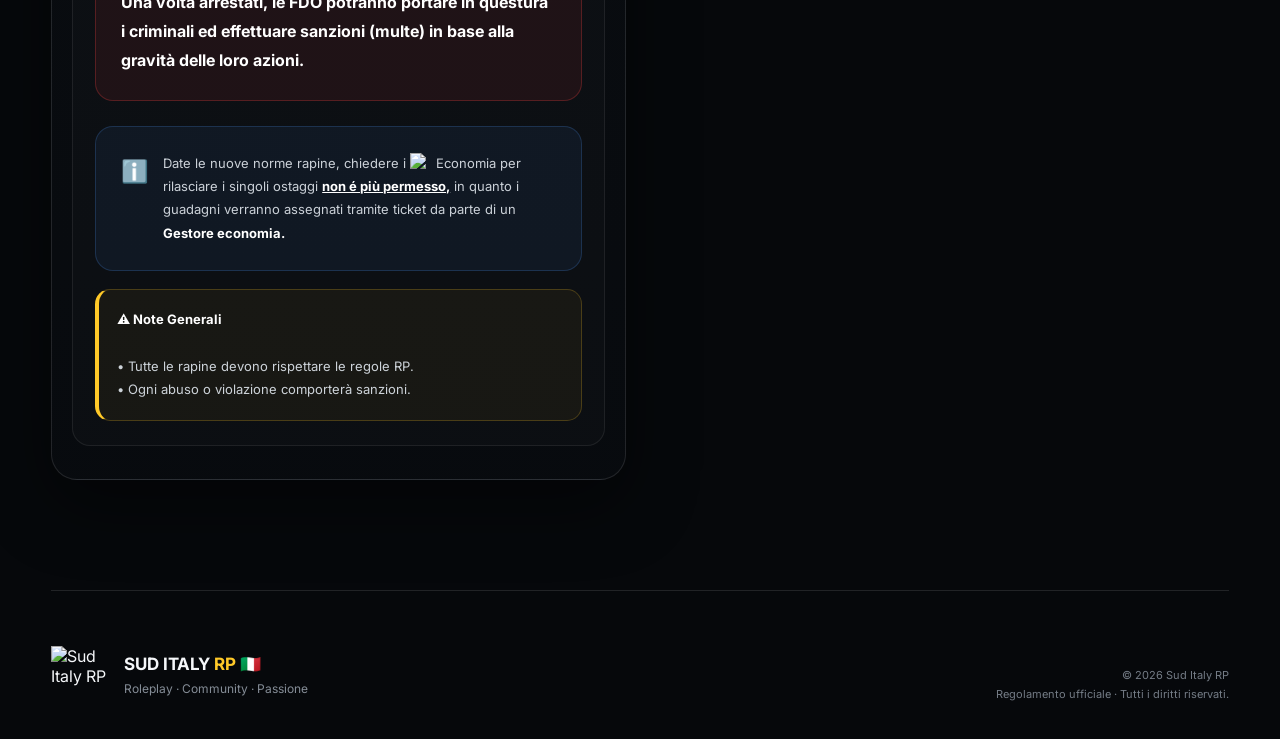
==== commit 00c09b4e: "Rename index-17.html to index.html" ====
--- a/index.html
+++ b/index.html
@@ -972,7 +972,7 @@
 
 <header class="nav">
   <a class="brand" href="#top" aria-label="Sud Italy RP">
-    <img src="[data-uri]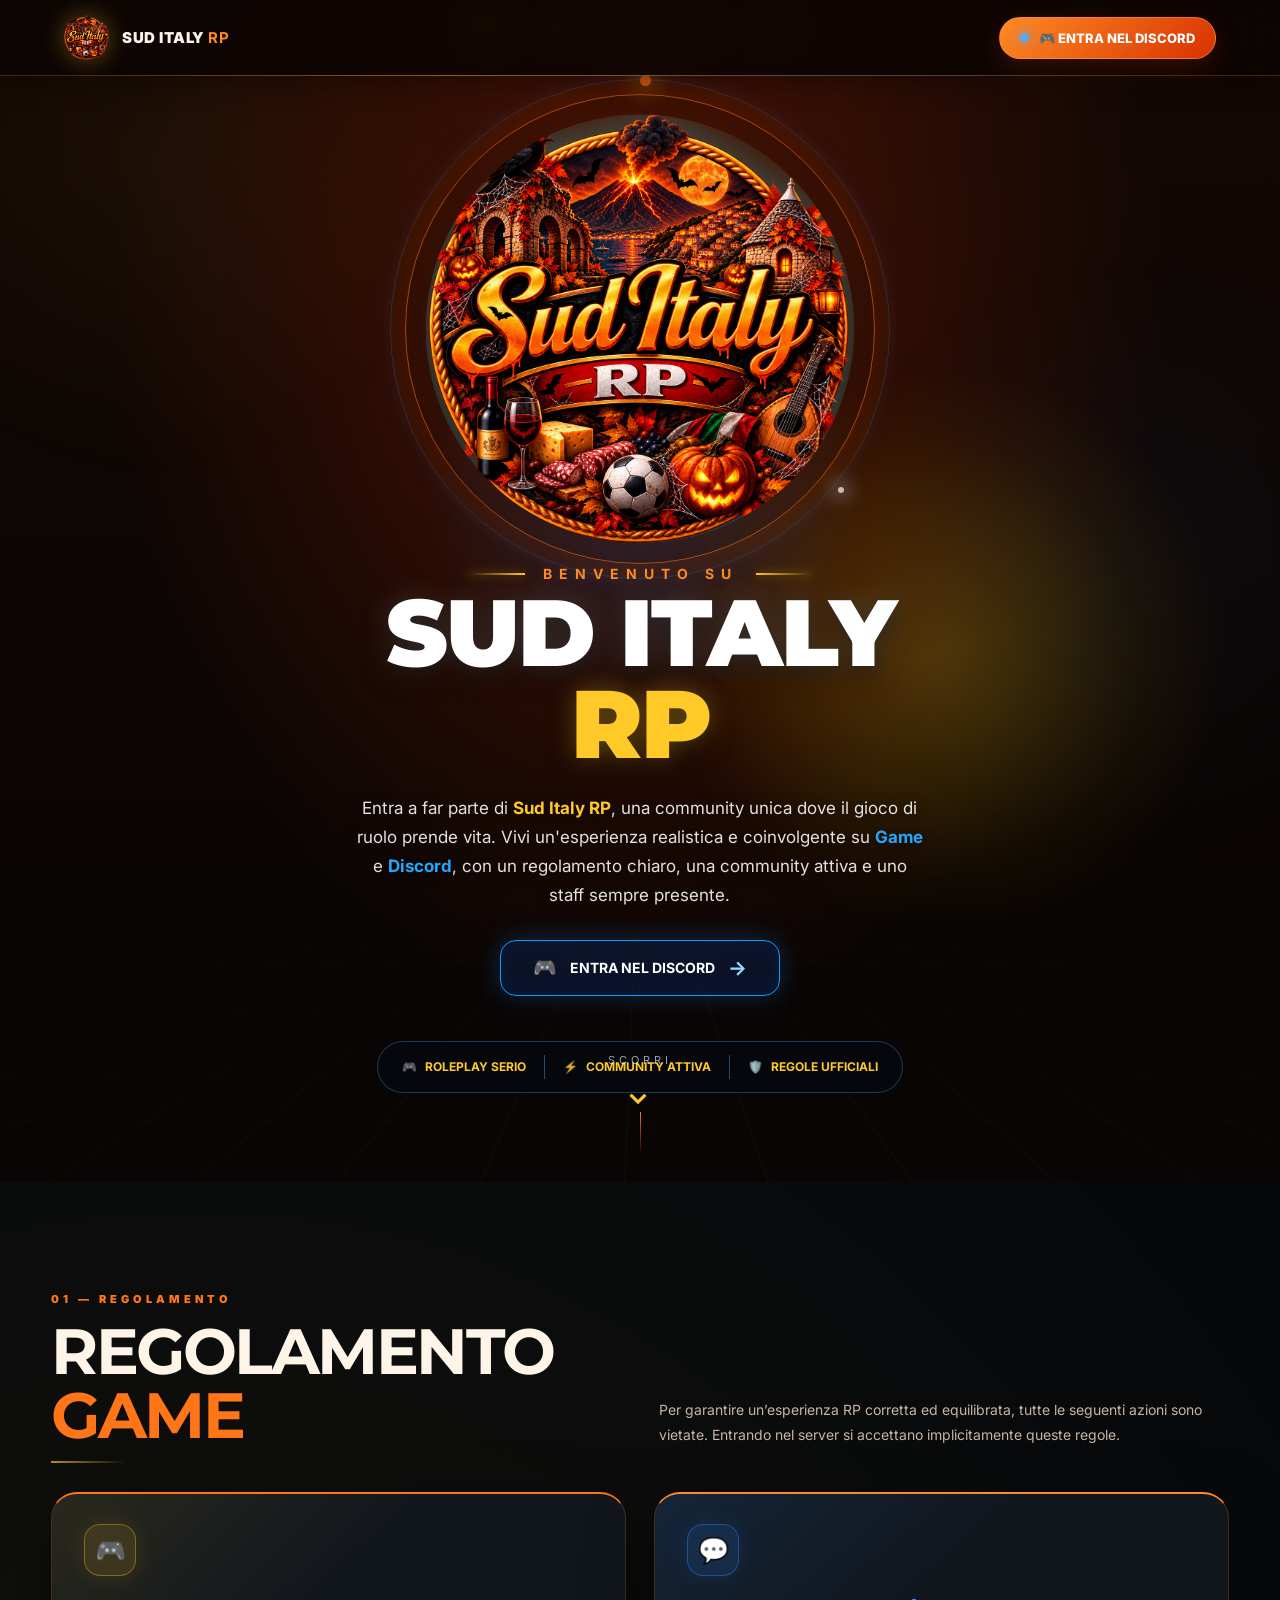
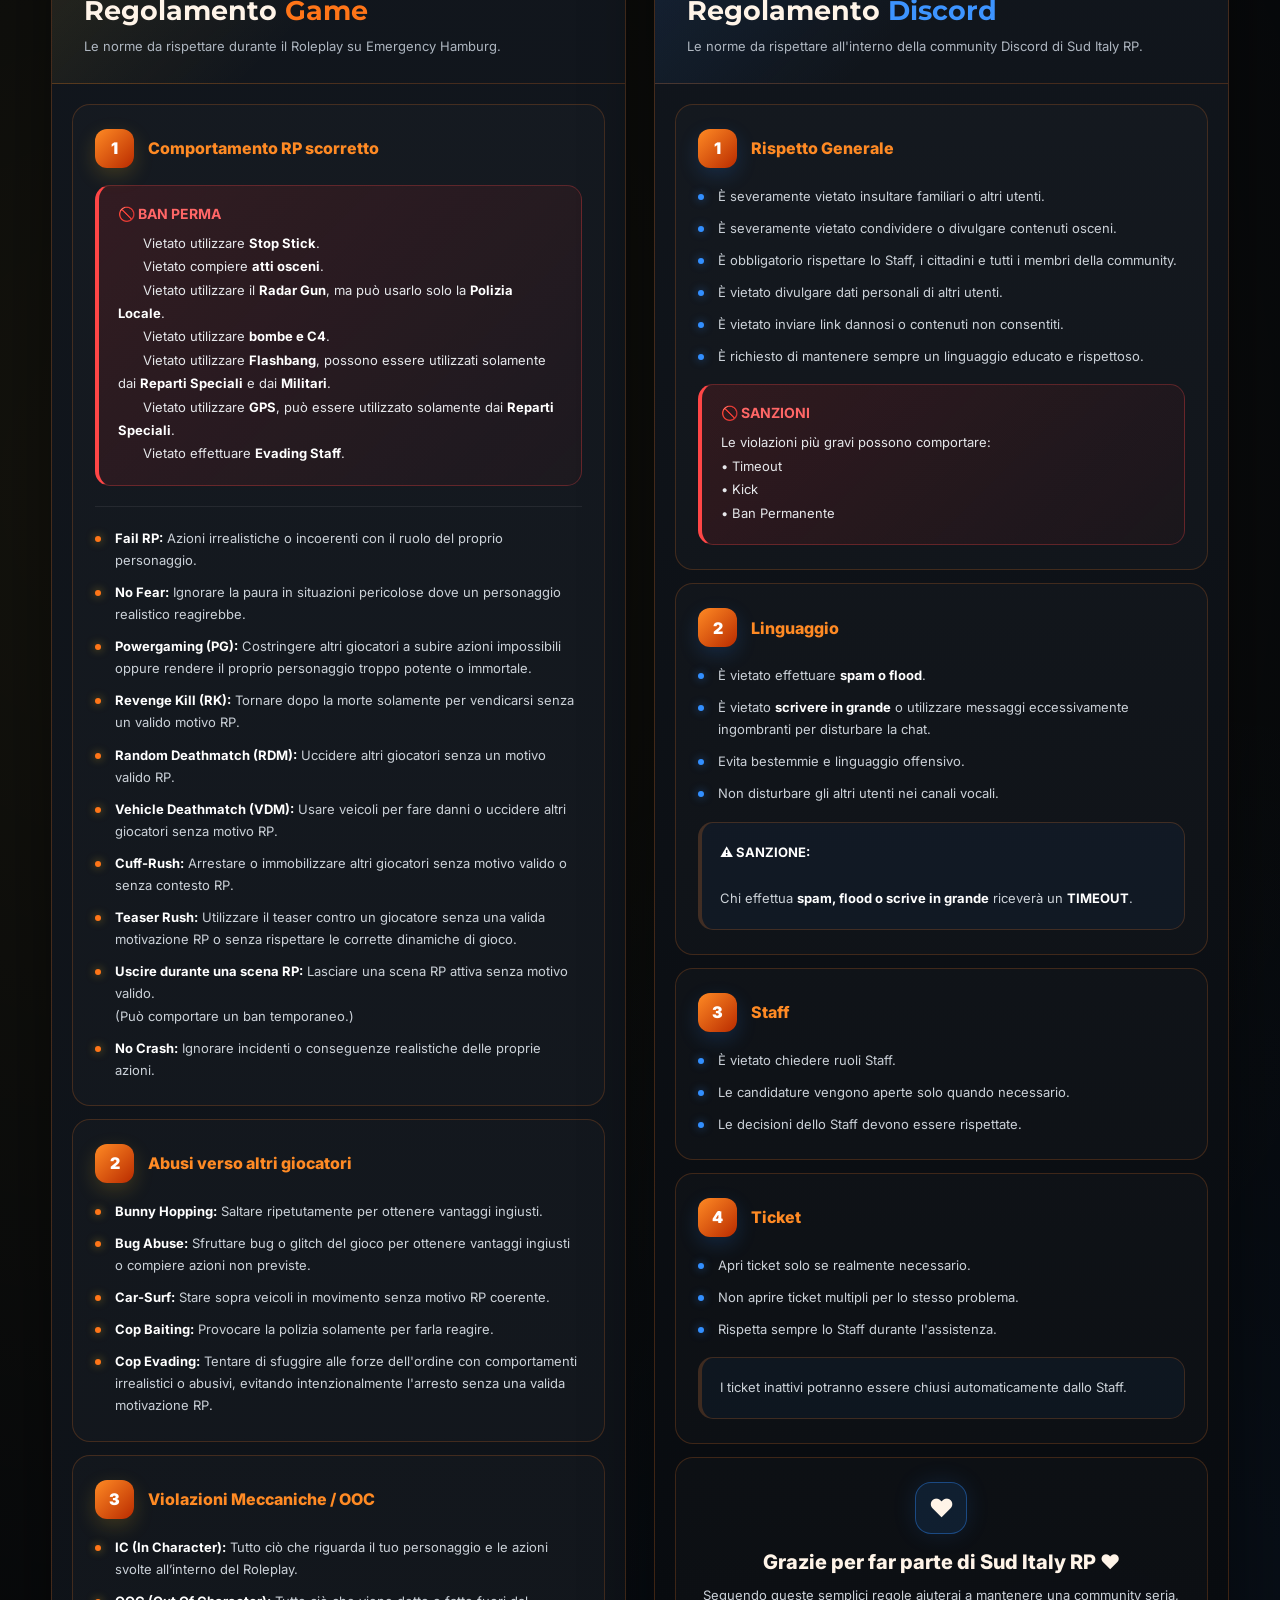
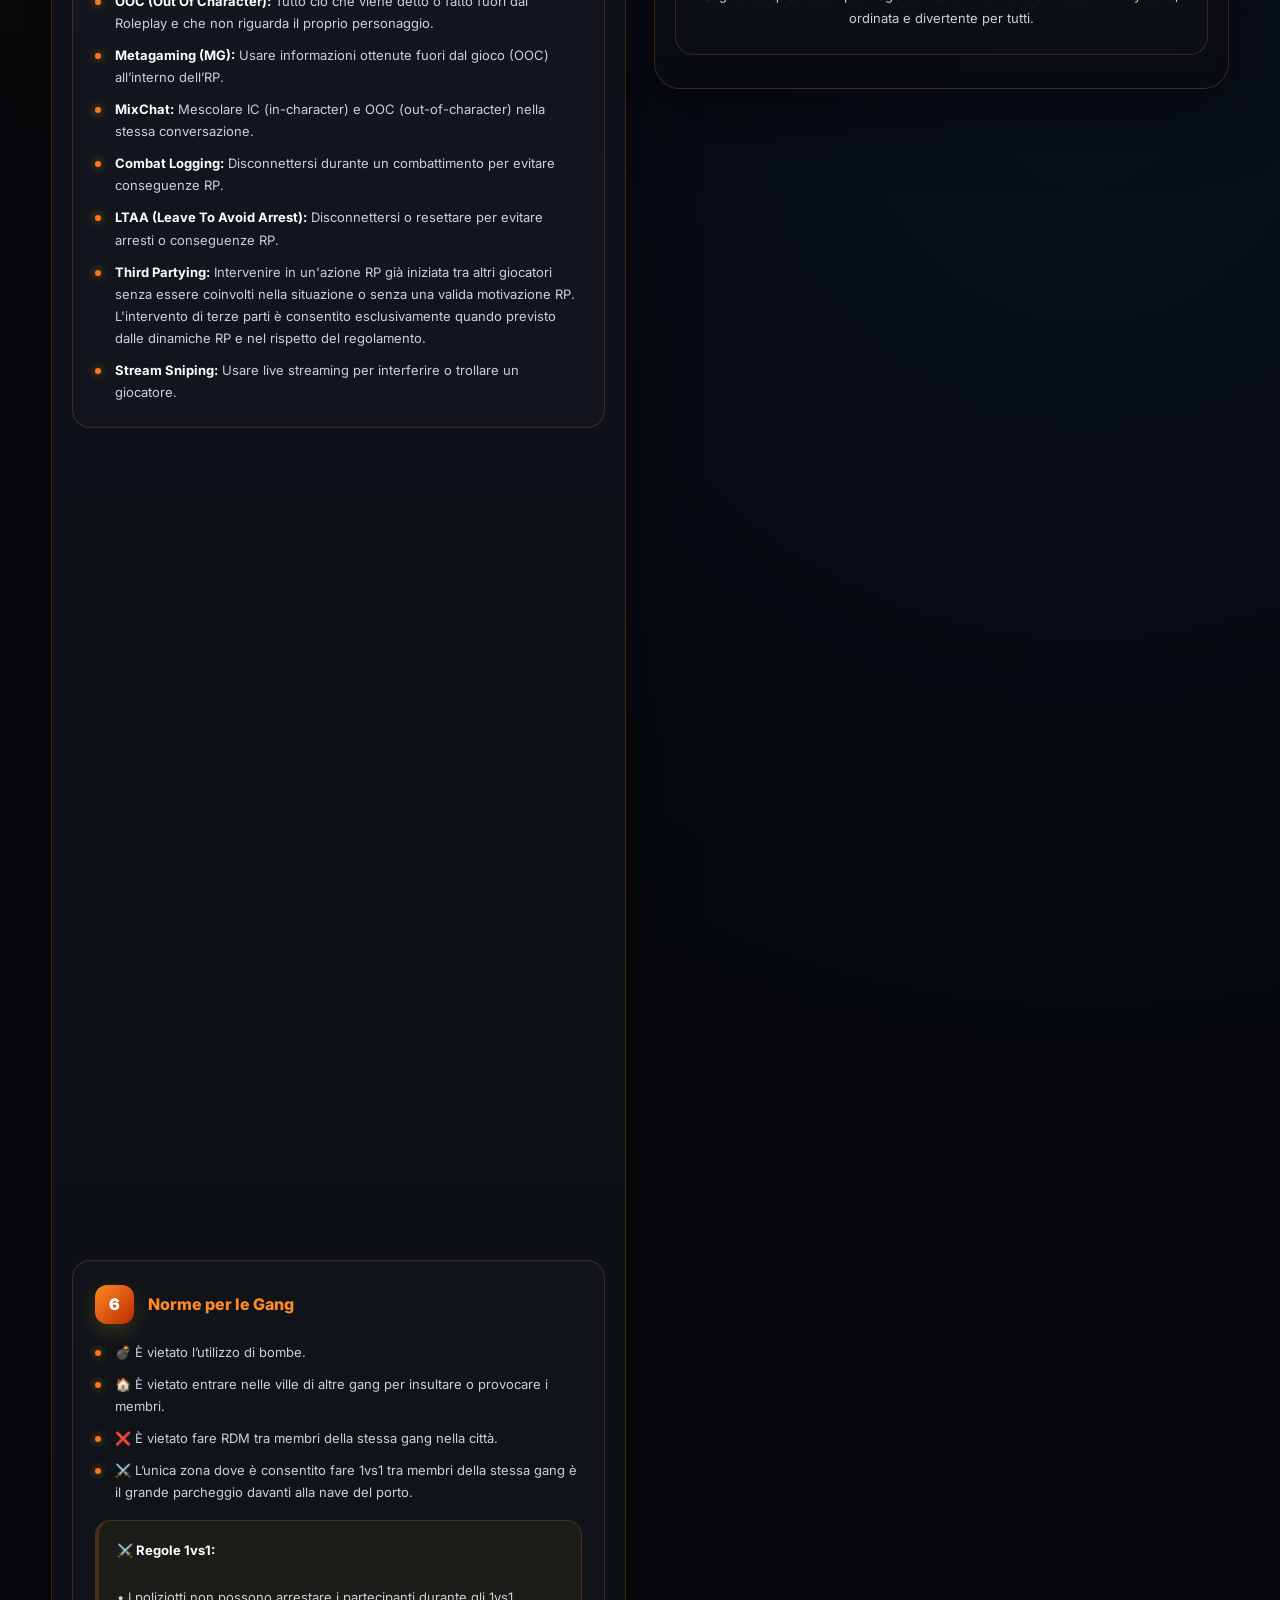
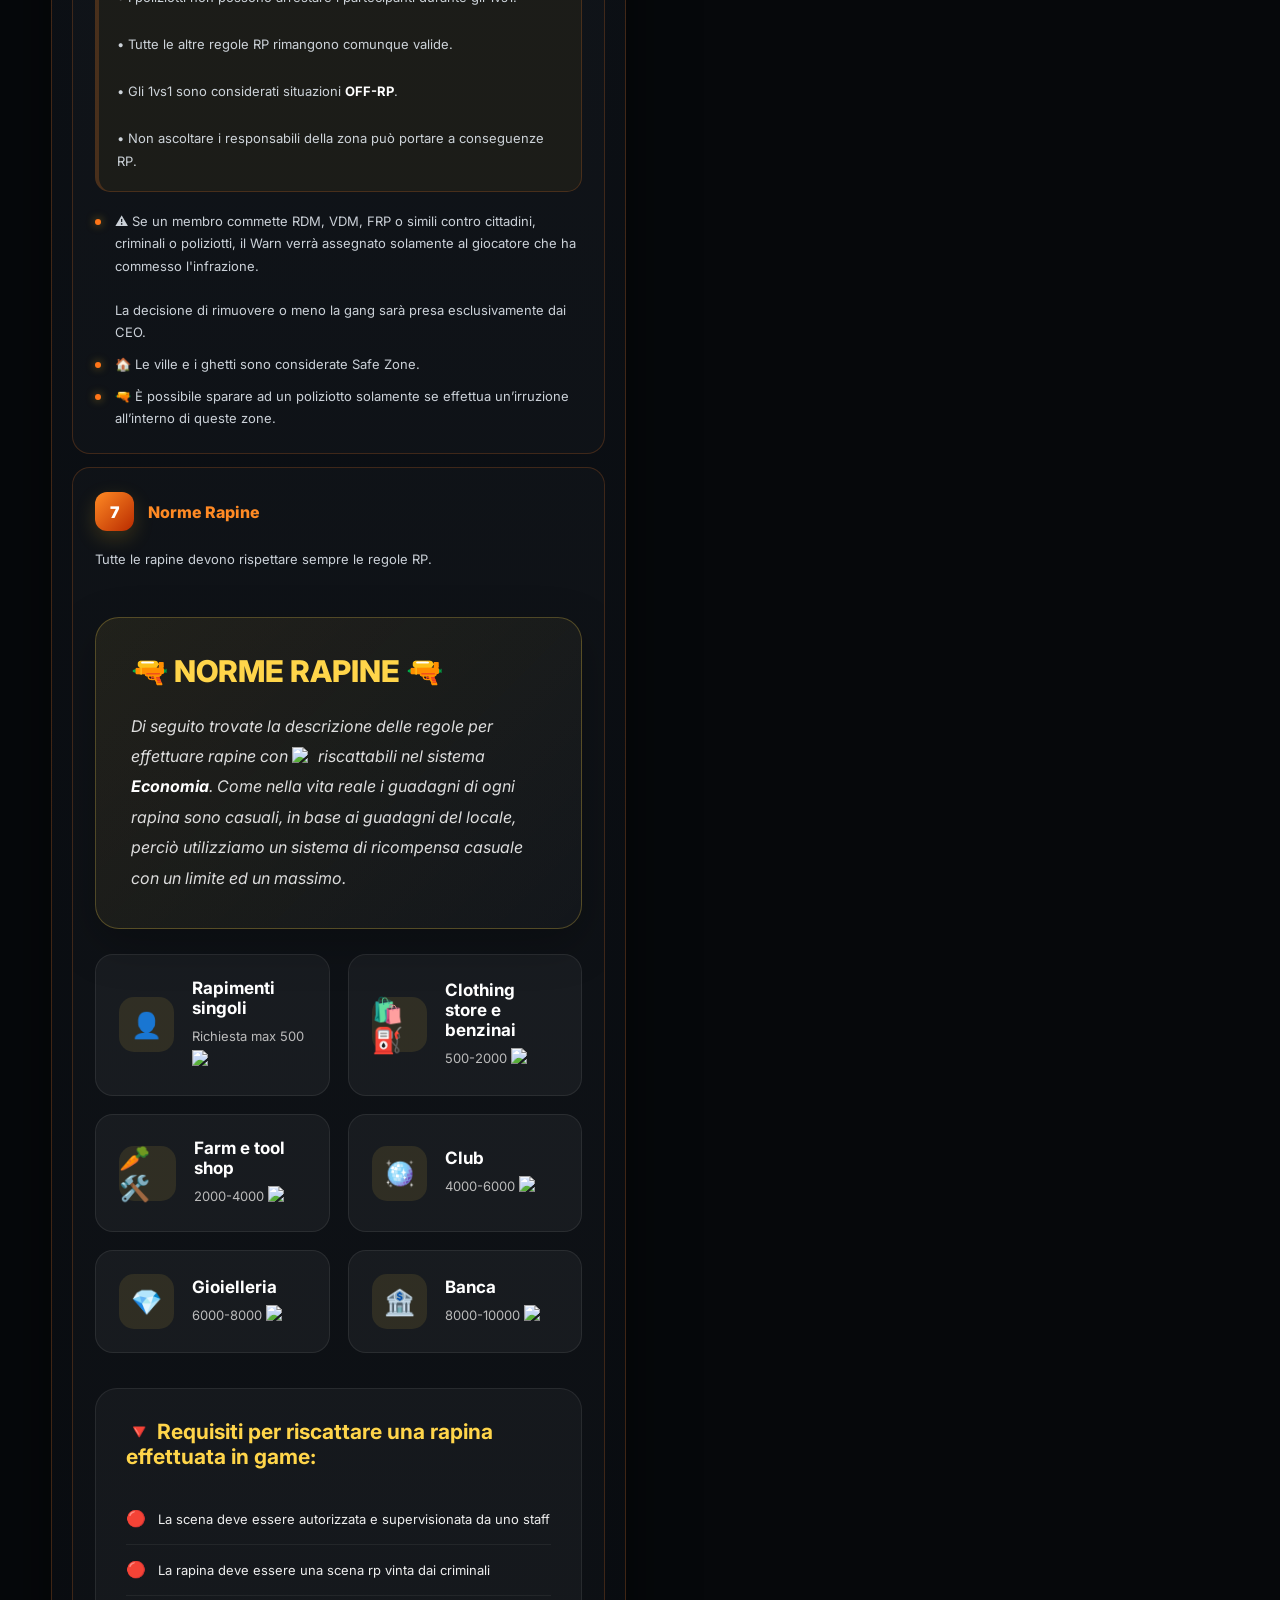
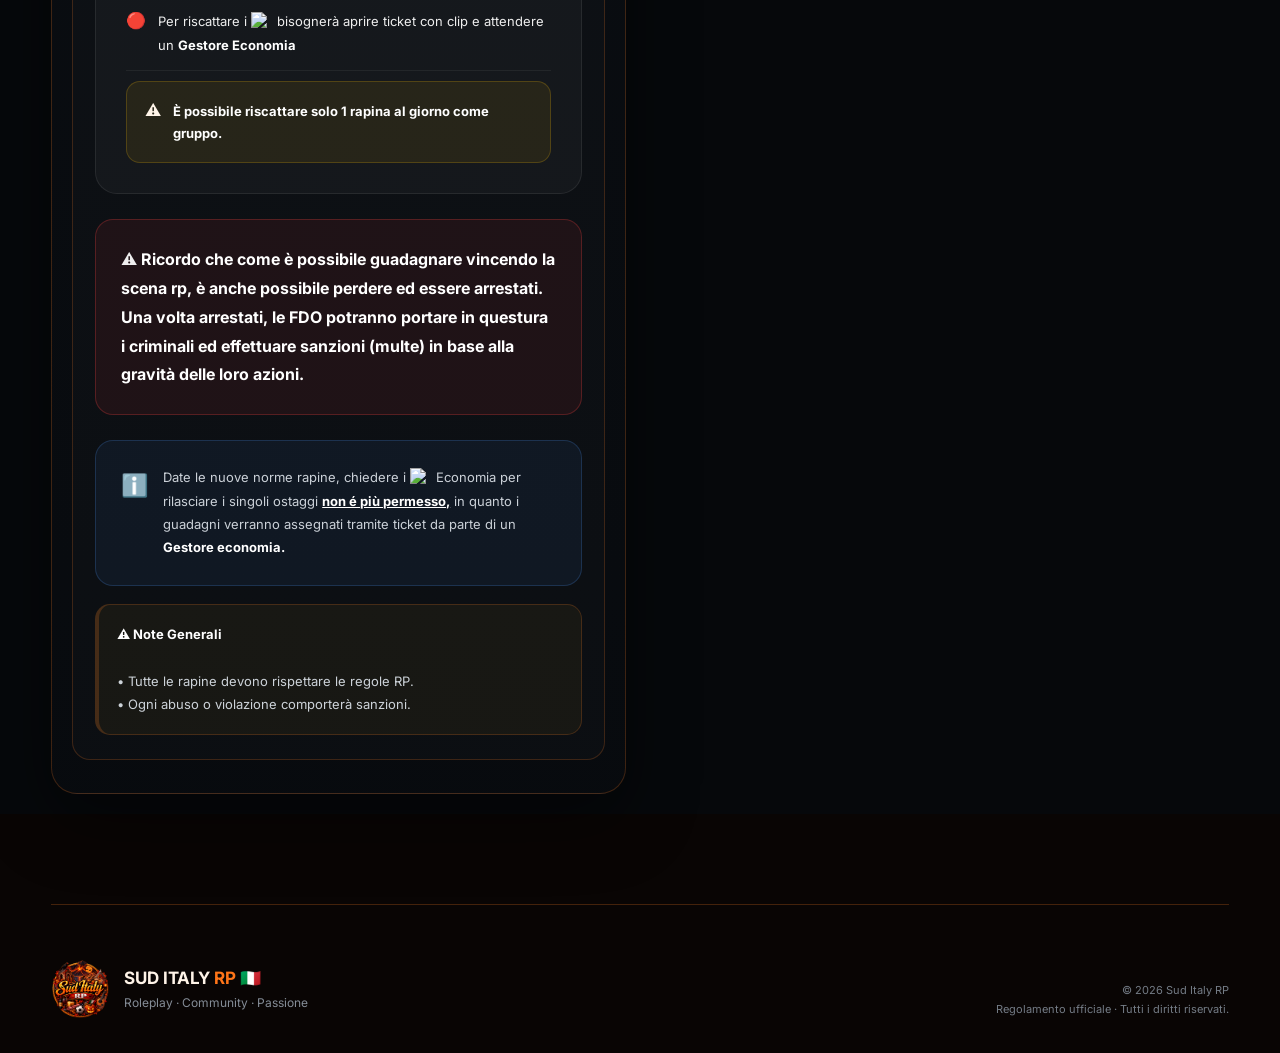
